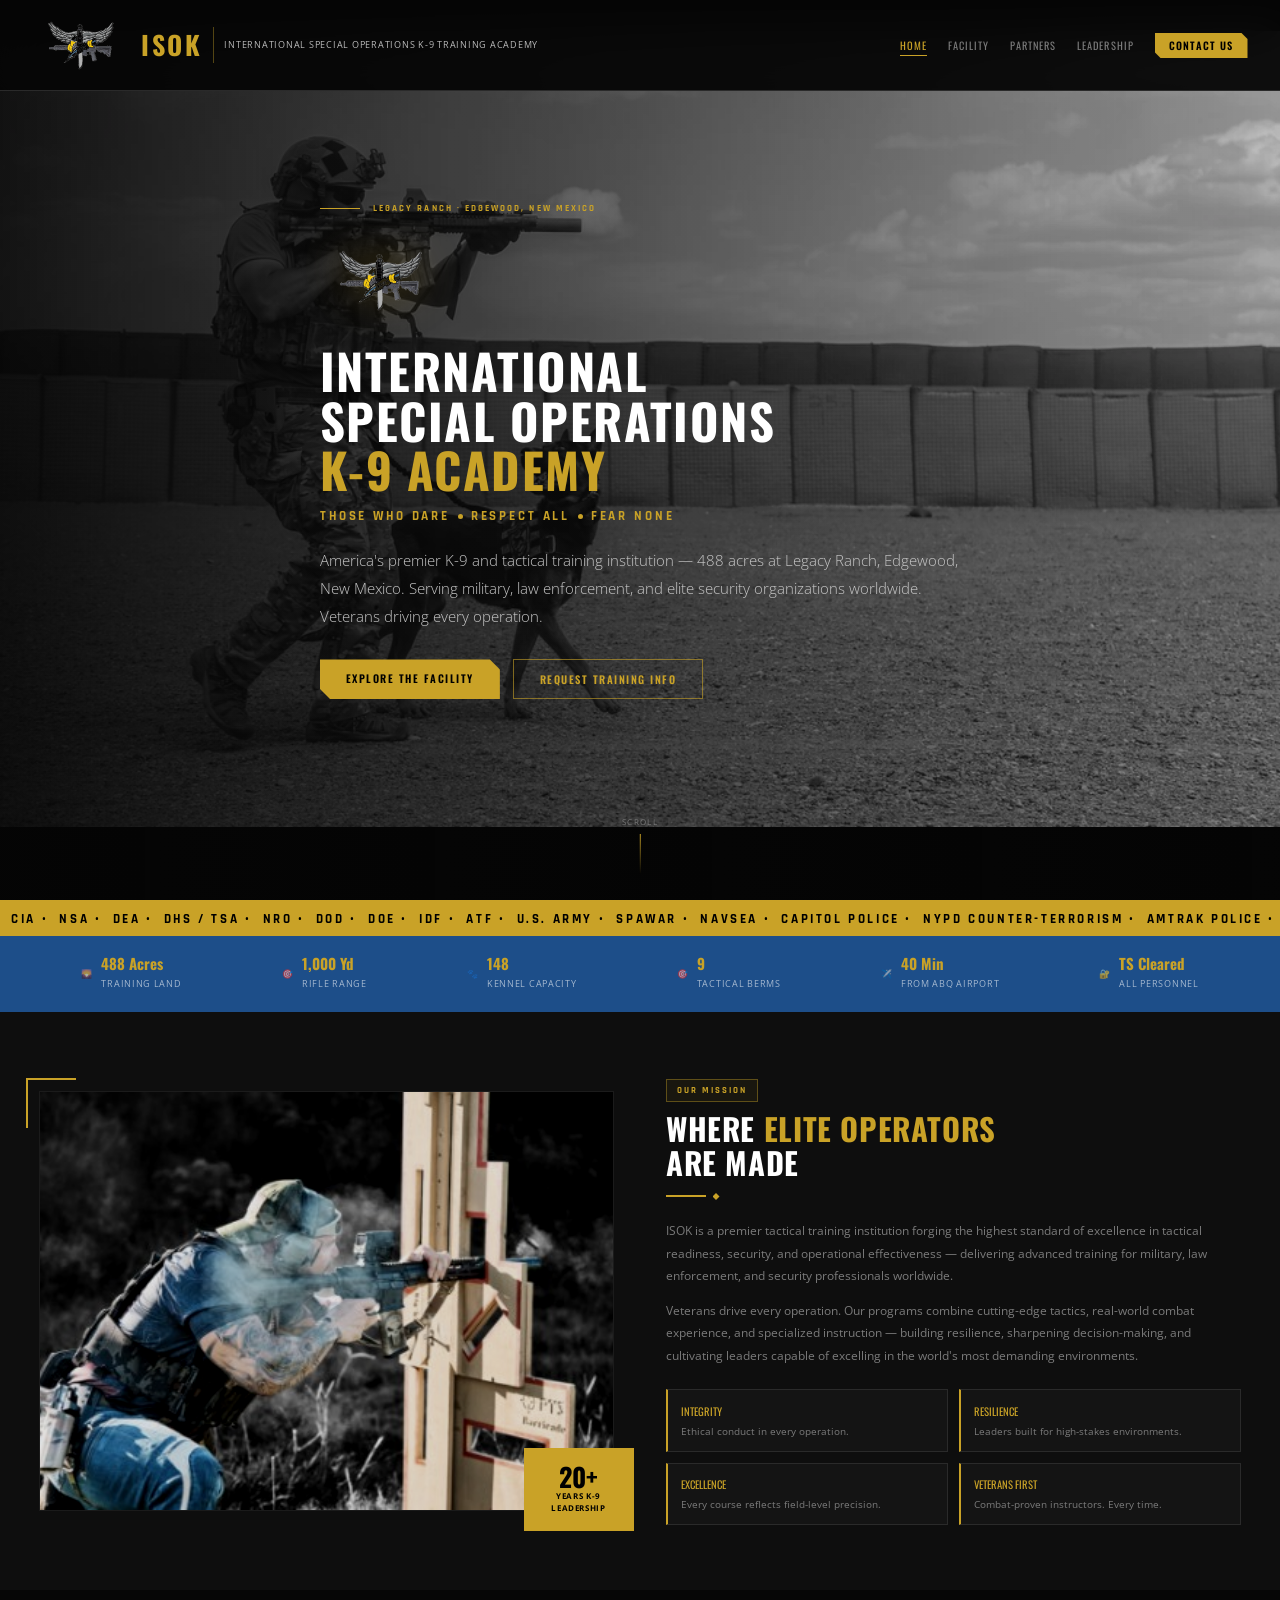
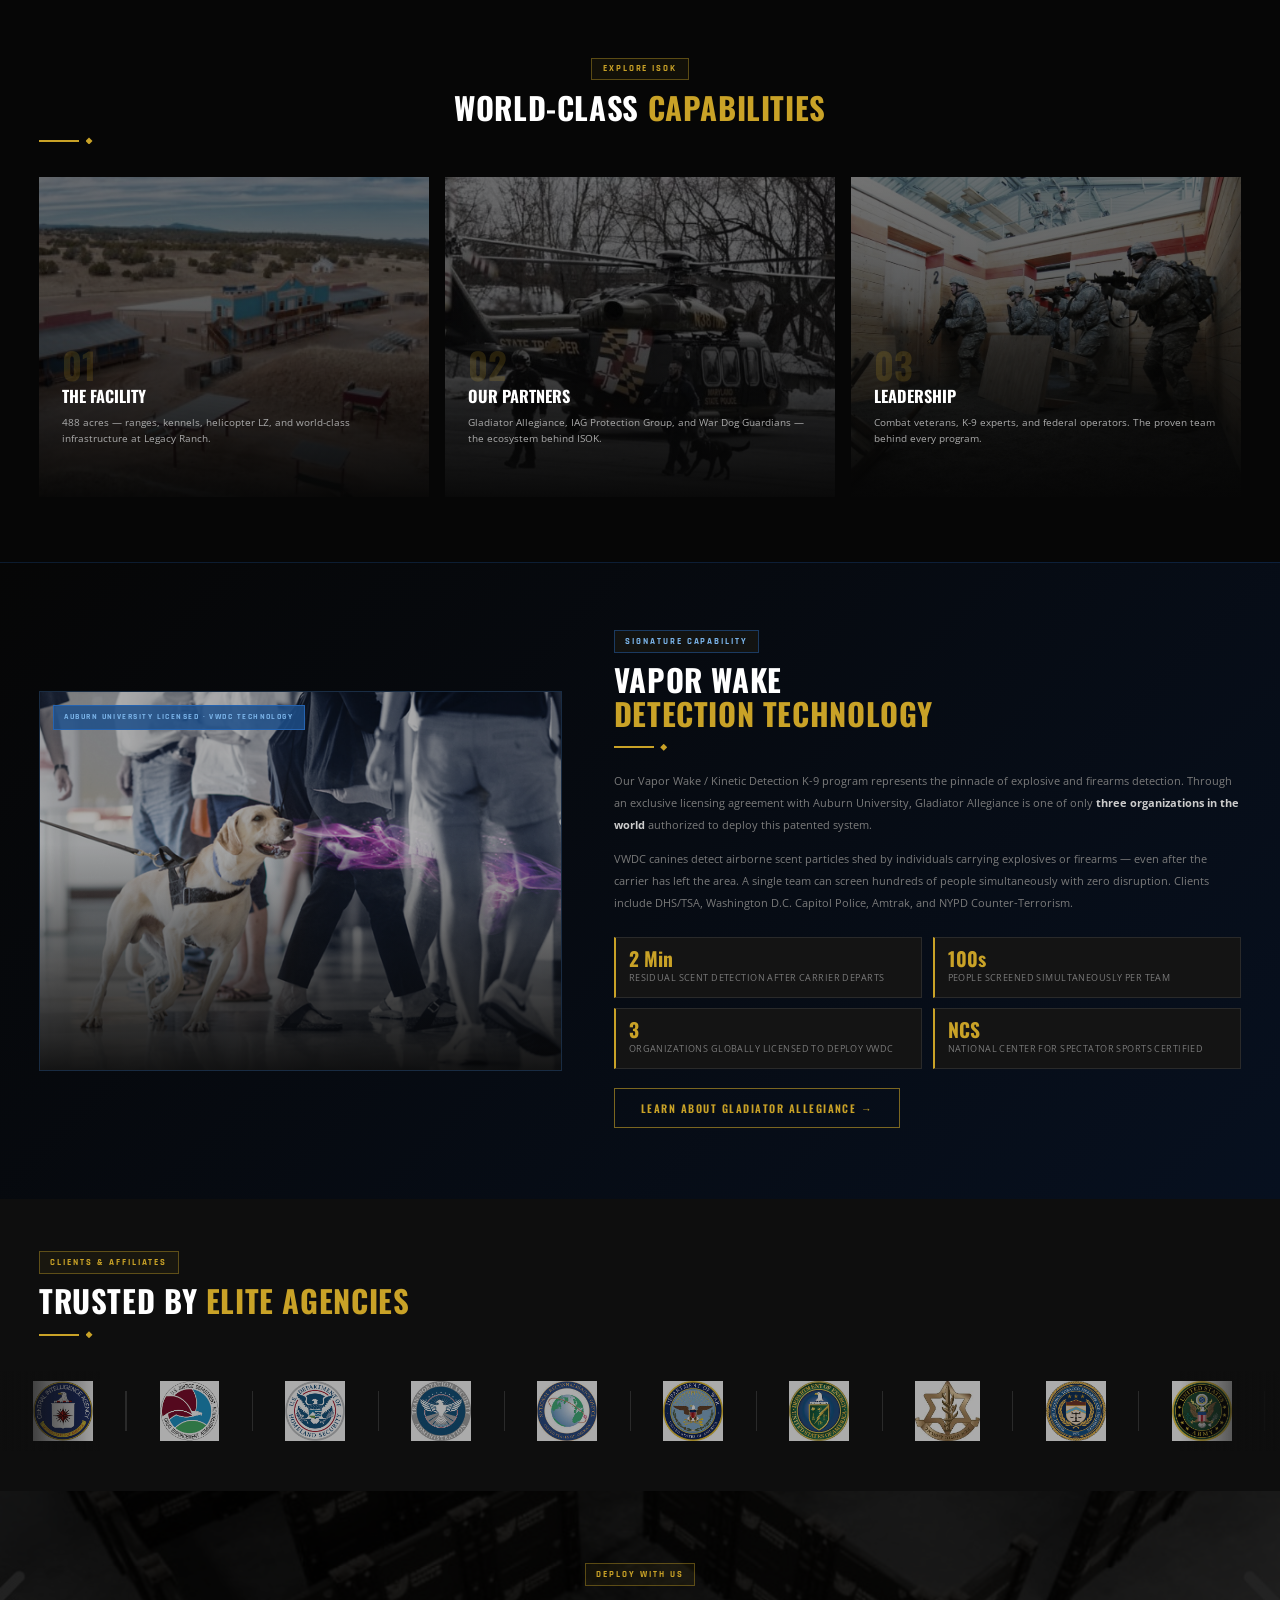
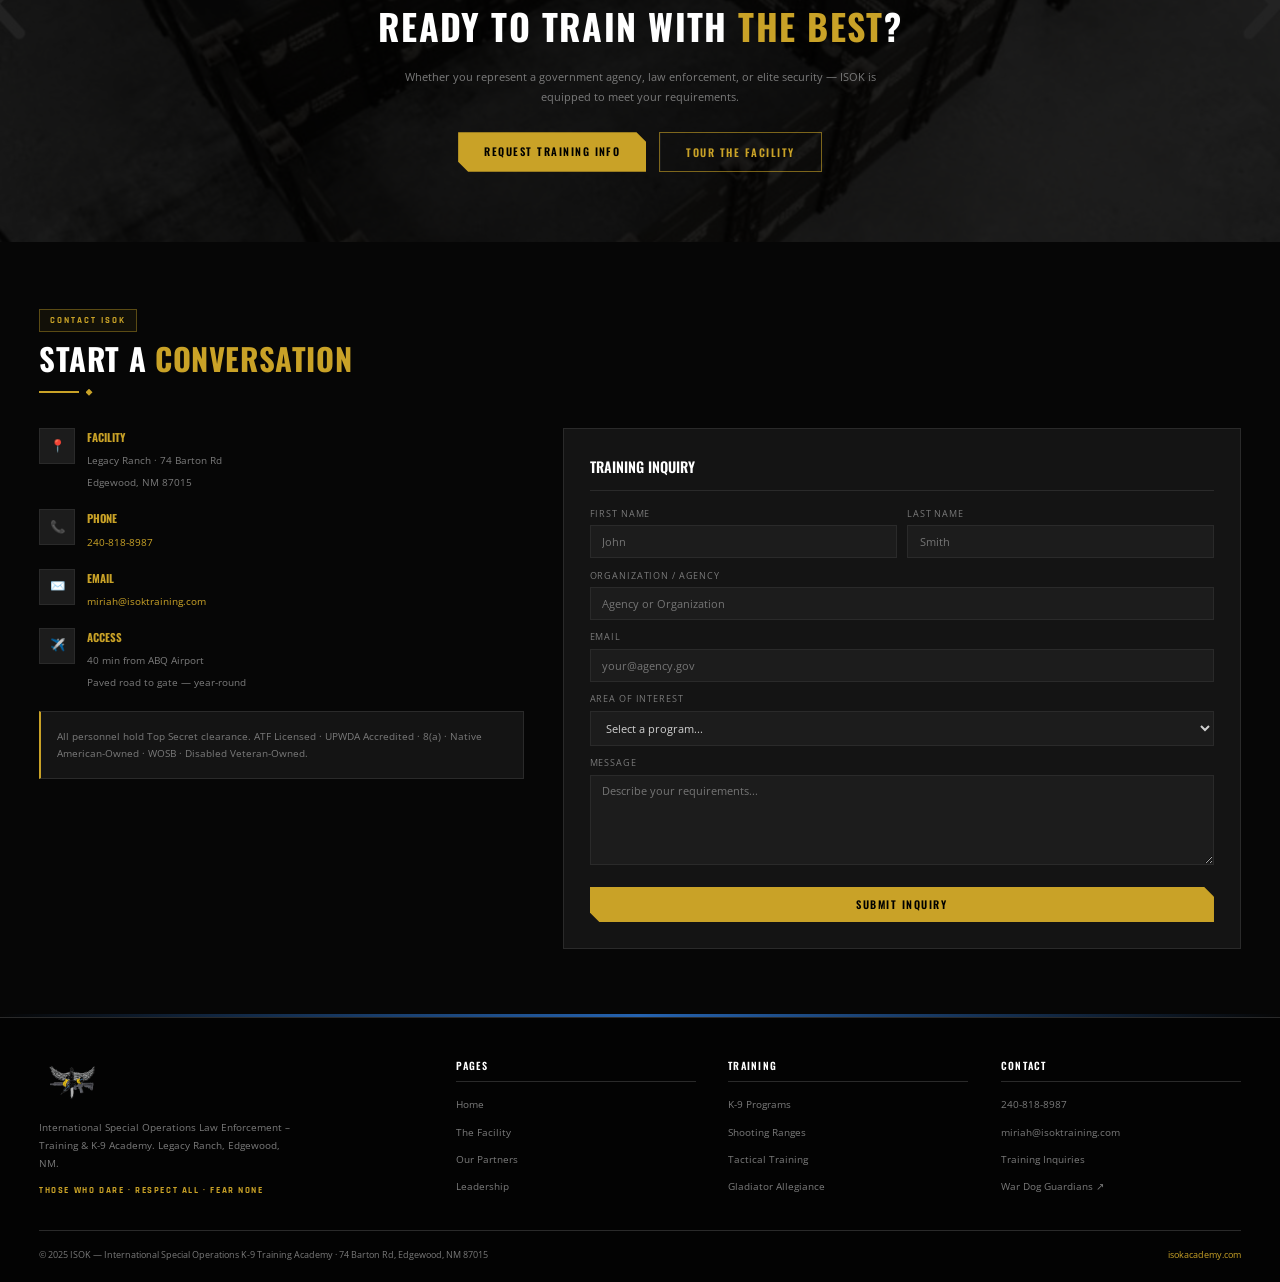
==== index.html @ dfd470bf "Add scrolling agency logo marquee" ====
<!DOCTYPE html>
<html lang="en">
<head>
  <meta charset="UTF-8"/>
  <meta name="viewport" content="width=device-width, initial-scale=1.0"/>
  <title>ISOK — International Special Operations K-9 Training Academy</title>
  <link rel="stylesheet" href="styles.css"/>
  <style>
    .hero { position:relative; min-height:100vh; display:flex; align-items:center; overflow:hidden; }
    .parallax-bg { position:absolute; inset:0; background-color:#060606; background-image:url('images/hero-bg.jpg'); background-size:100% auto; background-position:center 40%; background-repeat:no-repeat; will-change:transform; }
    .hero-overlay { position:absolute; inset:0; background:linear-gradient(to right,rgba(6,6,6,.92) 0%,rgba(6,6,6,.55) 50%,rgba(6,6,6,.15) 100%); }
    #grain { position:fixed; inset:0; z-index:1; pointer-events:none; opacity:.3; }
    .hero-content { position:relative; z-index:2; max-width:780px; }
    .hero-eyebrow { display:flex; align-items:center; gap:1rem; margin-bottom:1.4rem; }
    .hero-eyebrow .hl { width:40px; height:1px; background:var(--gold); flex-shrink:0; }
    .hero-eyebrow span { font-family:'Rajdhani',sans-serif; font-weight:700; font-size:.72rem; letter-spacing:.22em; text-transform:uppercase; color:var(--gold); }
    .hero-logo { width:120px; margin-bottom:1.6rem; filter:drop-shadow(0 0 20px rgba(201,162,39,.3)); animation:logoFloat 4s ease-in-out infinite; }
    @keyframes logoFloat { 0%,100%{transform:translateY(0)} 50%{transform:translateY(-6px)} }
    .hero h1 { font-family:'Oswald',sans-serif; font-weight:700; font-size:clamp(2.2rem,3.8vw,4.2rem); line-height:1.02; text-transform:uppercase; color:#fff; letter-spacing:.03em; margin-bottom:.6rem; }
    .hero h1 em { font-style:normal; color:var(--gold); }
    .hero-motto { display:flex; align-items:center; gap:.6rem; flex-wrap:wrap; font-family:'Rajdhani',sans-serif; font-weight:700; font-size:1rem; letter-spacing:.22em; text-transform:uppercase; color:var(--gold); margin:.8rem 0 1.4rem; }
    .dot { width:5px; height:5px; background:var(--gold); border-radius:50%; display:inline-block; }
    .hero-desc { font-size:1.15rem; color:#c8c8c8; max-width:640px; line-height:1.9; margin-bottom:2.2rem; font-weight:300; }
    .hero-actions { display:flex; gap:1rem; flex-wrap:wrap; }
    .hero-scroll { position:absolute; bottom:2rem; left:50%; transform:translateX(-50%); z-index:2; display:flex; flex-direction:column; align-items:center; gap:.4rem; }
    .hero-scroll span { font-size:.6rem; letter-spacing:.18em; text-transform:uppercase; color:var(--muted); }
    .scroll-line { width:1px; height:40px; background:linear-gradient(to bottom,var(--gold),transparent); animation:scrollPulse 1.8s ease-in-out infinite; }
    @keyframes scrollPulse { 0%,100%{opacity:1} 50%{opacity:.2} }
    .ticker-wrap { background:var(--gold); padding:.5rem 0; overflow:hidden; white-space:nowrap; }
    .ticker-inner { display:inline-block; animation:ticker 70s linear infinite; font-family:'Rajdhani',sans-serif; font-weight:700; font-size:1rem; letter-spacing:.2em; text-transform:uppercase; color:#000; }
    @keyframes ticker { 0%{transform:translateX(0)} 100%{transform:translateX(-50%)} }
    /* LOGO MARQUEE */
    .logo-marquee-section { background:var(--dark2); padding:50px 0 40px; overflow:hidden; }
    .logo-marquee-header { padding:0 3rem; margin-bottom:2.5rem; }
    .logo-marquee-wrap { overflow:hidden; position:relative; width:100%; }
    .logo-marquee-wrap::before, .logo-marquee-wrap::after {
      content:''; position:absolute; top:0; bottom:0; width:100px; z-index:2; pointer-events:none;
    }
    .logo-marquee-wrap::before { left:0; background:linear-gradient(to right,var(--dark2),transparent); }
    .logo-marquee-wrap::after { right:0; background:linear-gradient(to left,var(--dark2),transparent); }
    .logo-marquee-inner { display:flex; align-items:center; gap:0; width:max-content; animation:logoMarquee 50s linear infinite; }
    .logo-marquee-inner:hover { animation-play-state:paused; }
    .logo-item { display:flex; align-items:center; justify-content:center; padding:0 2.5rem; height:80px; flex-shrink:0; }
    .logo-item img { height:60px; width:auto; max-width:120px; object-fit:contain; opacity:.65; filter:grayscale(20%); transition:opacity .3s, filter .3s, transform .3s; }
    .logo-item img:hover { opacity:1; filter:grayscale(0%); transform:scale(1.1); }
    .logo-divider-line { width:1px; height:40px; background:var(--border); flex-shrink:0; }
    @keyframes logoMarquee { 0%{transform:translateX(0)} 100%{transform:translateX(-50%)} }

    .mission-grid { display:grid; grid-template-columns:1fr 1fr; gap:4rem; align-items:center; }
    .mission-img-wrap { position:relative; }
    .mission-img-wrap img { width:100%; height:420px; object-fit:cover; border:1px solid var(--border); filter:brightness(.85) saturate(.7) contrast(1.1); }
    .mission-corner { position:absolute; top:-1rem; left:-1rem; width:50px; height:50px; border-top:2px solid var(--gold); border-left:2px solid var(--gold); }
    .mission-badge { position:absolute; bottom:-1.5rem; right:-1.5rem; background:var(--gold); color:#000; padding:1.2rem; text-align:center; min-width:110px; }
    .mission-badge .big { font-family:'Oswald',sans-serif; font-weight:700; font-size:2rem; line-height:1; }
    .mission-badge .sm { font-size:.58rem; font-weight:700; letter-spacing:.08em; text-transform:uppercase; }
    .pillars-grid { display:grid; grid-template-columns:repeat(3,1fr); gap:1.2rem; }
    .pillar-card { position:relative; overflow:hidden; height:320px; cursor:pointer; display:block; text-decoration:none; }
    .pillar-card img { width:100%; height:100%; object-fit:cover; filter:brightness(.45) saturate(.5); transition:transform .6s,filter .6s; }
    .pillar-card:hover img { transform:scale(1.06); filter:brightness(.6) saturate(.7); }
    .pillar-overlay { position:absolute; inset:0; background:linear-gradient(to top,rgba(6,6,6,.95) 0%,rgba(6,6,6,.2) 60%,transparent 100%); display:flex; flex-direction:column; justify-content:flex-end; padding:1.8rem; }
    .pillar-num { font-family:'Oswald',sans-serif; font-weight:700; font-size:2.8rem; color:rgba(201,162,39,.18); line-height:1; transition:color .3s; }
    .pillar-card:hover .pillar-num { color:rgba(201,162,39,.35); }
    .pillar-card h3 { font-family:'Oswald',sans-serif; font-weight:700; font-size:1.25rem; text-transform:uppercase; color:#fff; margin-bottom:.3rem; }
    .pillar-card p { font-size:.76rem; color:#aaa; line-height:1.6; margin-bottom:.9rem; }
    .pillar-link { display:inline-flex; align-items:center; gap:.4rem; font-family:'Rajdhani',sans-serif; font-weight:700; font-size:.7rem; letter-spacing:.15em; text-transform:uppercase; color:var(--gold); opacity:0; transform:translateY(5px); transition:all .35s; }
    .pillar-link::after { content:'→'; }
    .pillar-card:hover .pillar-link { opacity:1; transform:translateY(0); }
    .vw-section { background:linear-gradient(135deg,#060606 0%,#07101f 100%); border-top:1px solid rgba(37,99,176,.2); }
    .vw-grid { display:grid; grid-template-columns:1fr 1.2fr; gap:4rem; align-items:center; }
    .vw-visual { position:relative; height:380px; background:var(--dark3); border:1px solid rgba(37,99,176,.3); overflow:hidden; }
    .vw-visual img { width:100%; height:100%; object-fit:cover; filter:brightness(.7) saturate(.6); }
    .vw-overlay { position:absolute; inset:0; background:linear-gradient(to top,rgba(6,6,6,.9) 0%,transparent 60%); }
    .vw-badge { position:absolute; top:1rem; left:1rem; background:rgba(29,78,137,.85); border:1px solid var(--blue-lt); padding:.35rem .8rem; font-family:'Rajdhani',sans-serif; font-weight:700; font-size:.62rem; letter-spacing:.18em; text-transform:uppercase; color:#7ab3e8; }
    .vw-stats { display:grid; grid-template-columns:1fr 1fr; gap:.8rem; margin-top:1.8rem; }
    .vw-stat { background:var(--dark3); border:1px solid var(--border); border-left:2px solid var(--gold); padding:.85rem 1rem; }
    .vw-stat .num { font-family:'Oswald',sans-serif; font-weight:700; font-size:1.5rem; color:var(--gold); line-height:1; }
    .vw-stat .lbl { font-size:.66rem; color:var(--muted); letter-spacing:.05em; text-transform:uppercase; margin-top:.2rem; }
    .agencies { display:flex; flex-wrap:wrap; gap:.6rem; margin-top:1.8rem; }
    .ap { background:var(--dark4); border:1px solid var(--border); font-family:'Oswald',sans-serif; font-weight:600; font-size:.8rem; letter-spacing:.1em; text-transform:uppercase; color:var(--muted); padding:.45rem 1.1rem; transition:all .22s; }
    .ap:hover { border-color:var(--gold); color:var(--gold); background:rgba(201,162,39,.05); }
    .cta-banner { position:relative; padding:70px 0; text-align:center; overflow:hidden; }
    .cta-bg { position:absolute; inset:0; background:url('images/facility-cqb.jpg') center 60%/cover no-repeat; filter:brightness(.15) saturate(.3); }
    .cta-content { position:relative; z-index:2; }
    .cta-banner h2 { font-family:'Oswald',sans-serif; font-weight:700; font-size:clamp(1.8rem,2.8vw,2.8rem); text-transform:uppercase; color:#fff; margin-bottom:.8rem; letter-spacing:.04em; }
    .cta-banner h2 span { color:var(--gold); }
    .cta-banner p { color:var(--muted); max-width:520px; margin:0 auto 2rem; font-size:.88rem; }
    .cta-row { display:flex; justify-content:center; gap:1rem; flex-wrap:wrap; }
    .contact-grid { display:grid; grid-template-columns:1fr 1.4fr; gap:3rem; align-items:start; }
    .loc-row { display:flex; align-items:flex-start; gap:.9rem; margin-bottom:1.3rem; }
    .loc-icon { flex:0 0 36px; height:36px; background:var(--dark4); border:1px solid var(--border); display:flex; align-items:center; justify-content:center; font-size:.95rem; }
    .loc-row strong { display:block; font-family:'Oswald',sans-serif; font-size:.85rem; text-transform:uppercase; color:var(--gold); margin-bottom:.1rem; }
    .loc-row span { font-size:.78rem; color:var(--muted); line-height:1.6; }
    .cf { background:var(--dark3); border:1px solid var(--border); padding:2rem; }
    .cf h3 { font-family:'Oswald',sans-serif; font-weight:600; font-size:1.1rem; text-transform:uppercase; color:#fff; margin-bottom:1.2rem; padding-bottom:.8rem; border-bottom:1px solid var(--border); }
    .frow { display:grid; grid-template-columns:1fr 1fr; gap:.8rem; }
    .fg { margin-bottom:.8rem; }
    .fg label { display:block; font-size:.67rem; letter-spacing:.1em; text-transform:uppercase; color:var(--muted); margin-bottom:.3rem; }
    .fg input,.fg select,.fg textarea { width:100%; background:var(--dark4); border:1px solid var(--border); color:var(--text); font-family:'Open Sans',sans-serif; font-size:.82rem; padding:.65rem .9rem; outline:none; transition:border-color .2s; }
    .fg input:focus,.fg select:focus,.fg textarea:focus { border-color:var(--gold); }
    .fg select option { background:var(--dark4); }
    .fg textarea { min-height:90px; resize:vertical; }
    @media(max-width:1024px) { .mission-grid,.vw-grid,.contact-grid { grid-template-columns:1fr; } .pillars-grid { grid-template-columns:1fr; } .pillar-card { height:220px; } .pillar-link { opacity:1; transform:translateY(0); } }
    @media(max-width:768px) { .frow { grid-template-columns:1fr; } }
  </style>
</head>
<body>

<canvas id="grain"></canvas>

<!-- NAVBAR -->
<nav class="navbar">
  <div class="navbar-logo">
    <img src="images/isok-logo.png" alt="ISOK" onerror="this.style.display='none'"/>
    <div class="logo-text">
      <span class="logo-abbr">ISOK</span><span class="logo-divider"></span><span class="logo-full">International Special Operations K-9 Training Academy</span>
    </div>
  </div>
  <ul class="nav-links">
    <li><a href="index.html">Home</a></li>
    <li><a href="facility.html">Facility</a></li>
    <li><a href="partners.html">Partners</a></li>
    <li><a href="leadership.html">Leadership</a></li>
    <li><a href="index.html#contact" class="nav-cta">Contact Us</a></li>
  </ul>
</nav>

<!-- HERO -->
<section class="hero">
  <div class="parallax-bg"></div>
  <div class="hero-overlay"></div>
  <div class="container">
    <div class="hero-content">
      <div class="hero-eyebrow"><span class="hl"></span><span>Legacy Ranch · Edgewood, New Mexico</span></div>
      <img src="images/isok-logo.png" alt="ISOK" class="hero-logo" onerror="this.style.display='none'"/>
      <h1>International<br/>Special Operations<br/><em>K-9 Academy</em></h1>
      <div class="hero-motto">
        <span>Those Who Dare</span><span class="dot"></span>
        <span>Respect All</span><span class="dot"></span>
        <span>Fear None</span>
      </div>
      <p class="hero-desc">America's premier K-9 and tactical training institution — 488 acres at Legacy Ranch, Edgewood, New Mexico. Serving military, law enforcement, and elite security organizations worldwide. Veterans driving every operation.</p>
      <div class="hero-actions">
        <a href="facility.html" class="btn btn-gold">Explore the Facility</a>
        <a href="index.html#contact" class="btn btn-outline">Request Training Info</a>
      </div>
    </div>
  </div>
  <div class="hero-scroll"><span>Scroll</span><div class="scroll-line"></div></div>
</section>

<!-- TICKER -->
<div class="ticker-wrap">
  <div class="ticker-inner">&nbsp;&nbsp;CIA &bull;&nbsp;&nbsp;NSA &bull;&nbsp;&nbsp;DEA &bull;&nbsp;&nbsp;DHS / TSA &bull;&nbsp;&nbsp;NRO &bull;&nbsp;&nbsp;DOD &bull;&nbsp;&nbsp;DOE &bull;&nbsp;&nbsp;IDF &bull;&nbsp;&nbsp;ATF &bull;&nbsp;&nbsp;U.S. ARMY &bull;&nbsp;&nbsp;SPAWAR &bull;&nbsp;&nbsp;NAVSEA &bull;&nbsp;&nbsp;CAPITOL POLICE &bull;&nbsp;&nbsp;NYPD COUNTER-TERRORISM &bull;&nbsp;&nbsp;AMTRAK POLICE &bull;&nbsp;&nbsp;NOAA DOC &bull;&nbsp;&nbsp;UPWDA &bull;&nbsp;&nbsp;STATE &amp; LOCAL SWAT &bull;&nbsp;&nbsp;TIER 1 OPERATORS &bull;&nbsp;&nbsp;CIA &bull;&nbsp;&nbsp;NSA &bull;&nbsp;&nbsp;DEA &bull;&nbsp;&nbsp;DHS / TSA &bull;&nbsp;&nbsp;NRO &bull;&nbsp;&nbsp;DOD &bull;&nbsp;&nbsp;DOE &bull;&nbsp;&nbsp;IDF &bull;&nbsp;&nbsp;ATF &bull;&nbsp;&nbsp;U.S. ARMY &bull;&nbsp;&nbsp;SPAWAR &bull;&nbsp;&nbsp;NAVSEA &bull;&nbsp;&nbsp;CAPITOL POLICE &bull;&nbsp;&nbsp;NYPD COUNTER-TERRORISM &bull;&nbsp;&nbsp;AMTRAK POLICE &bull;&nbsp;&nbsp;NOAA DOC &bull;&nbsp;&nbsp;UPWDA &bull;&nbsp;&nbsp;STATE &amp; LOCAL SWAT &bull;&nbsp;&nbsp;TIER 1 OPERATORS &bull;&nbsp;&nbsp;</div>
</div>

<!-- STATS STRIP -->
<div class="stats-strip">
  <div class="container">
    <div class="strip-inner">
      <div class="si"><span class="si-icon">🌄</span><div><strong>488 Acres</strong><span>Training Land</span></div></div>
      <div class="si"><span class="si-icon">🎯</span><div><strong>1,000 Yd</strong><span>Rifle Range</span></div></div>
      <div class="si"><span class="si-icon">🐾</span><div><strong>148</strong><span>Kennel Capacity</span></div></div>
      <div class="si"><span class="si-icon">🎯</span><div><strong>9</strong><span>Tactical Berms</span></div></div>
      <div class="si"><span class="si-icon">✈️</span><div><strong>40 Min</strong><span>From ABQ Airport</span></div></div>
      <div class="si"><span class="si-icon">🔐</span><div><strong>TS Cleared</strong><span>All Personnel</span></div></div>
    </div>
  </div>
</div>

<!-- MISSION -->
<section class="section" style="background:var(--dark2)" id="about">
  <div class="container">
    <div class="mission-grid">
      <div class="mission-img-wrap reveal-left">
        <div class="mission-corner"></div>
        <img src="images/mission-k9.jpg" alt="ISOK K-9 Operations" onerror="this.style.background='var(--dark3)';this.style.height='420px'"/>
        <div class="mission-badge"><div class="big">20+</div><div class="sm">Years K-9<br/>Leadership</div></div>
      </div>
      <div class="reveal-right">
        <div class="tag">Our Mission</div>
        <h2 class="section-title">Where <span>Elite Operators</span><br/>Are Made</h2>
        <span class="gold-line"></span>
        <p style="color:var(--muted);line-height:1.9;margin-bottom:1rem;font-size:.9rem">ISOK is a premier tactical training institution forging the highest standard of excellence in tactical readiness, security, and operational effectiveness — delivering advanced training for military, law enforcement, and security professionals worldwide.</p>
        <p style="color:var(--muted);line-height:1.9;margin-bottom:1.8rem;font-size:.9rem">Veterans drive every operation. Our programs combine cutting-edge tactics, real-world combat experience, and specialized instruction — building resilience, sharpening decision-making, and cultivating leaders capable of excelling in the world's most demanding environments.</p>
        <div style="display:grid;grid-template-columns:1fr 1fr;gap:.8rem">
          <div style="background:var(--dark3);border:1px solid var(--border);border-left:2px solid var(--gold);padding:.9rem 1rem"><div style="font-family:'Oswald',sans-serif;font-size:.82rem;text-transform:uppercase;color:var(--gold);margin-bottom:.2rem">Integrity</div><div style="font-size:.76rem;color:var(--muted)">Ethical conduct in every operation.</div></div>
          <div style="background:var(--dark3);border:1px solid var(--border);border-left:2px solid var(--gold);padding:.9rem 1rem"><div style="font-family:'Oswald',sans-serif;font-size:.82rem;text-transform:uppercase;color:var(--gold);margin-bottom:.2rem">Resilience</div><div style="font-size:.76rem;color:var(--muted)">Leaders built for high-stakes environments.</div></div>
          <div style="background:var(--dark3);border:1px solid var(--border);border-left:2px solid var(--gold);padding:.9rem 1rem"><div style="font-family:'Oswald',sans-serif;font-size:.82rem;text-transform:uppercase;color:var(--gold);margin-bottom:.2rem">Excellence</div><div style="font-size:.76rem;color:var(--muted)">Every course reflects field-level precision.</div></div>
          <div style="background:var(--dark3);border:1px solid var(--border);border-left:2px solid var(--gold);padding:.9rem 1rem"><div style="font-family:'Oswald',sans-serif;font-size:.82rem;text-transform:uppercase;color:var(--gold);margin-bottom:.2rem">Veterans First</div><div style="font-size:.76rem;color:var(--muted)">Combat-proven instructors. Every time.</div></div>
        </div>
      </div>
    </div>
  </div>
</section>

<!-- THREE PILLARS -->
<section class="section" style="background:var(--dark)">
  <div class="container">
    <div class="reveal" style="text-align:center;margin-bottom:2.5rem">
      <div class="tag">Explore ISOK</div>
      <h2 class="section-title">World-Class <span>Capabilities</span></h2>
      <span class="gold-line" style="margin:1rem auto 0"></span>
    </div>
    <div class="pillars-grid">
      <a href="facility.html" class="pillar-card reveal delay-1">
        <img src="images/Legacy-ranch.jpg" alt="Legacy Ranch Facility" onerror="this.style.background='#111'"/>
        <div class="pillar-overlay">
          <div class="pillar-num">01</div>
          <h3>The Facility</h3>
          <p>488 acres — ranges, kennels, helicopter LZ, and world-class infrastructure at Legacy Ranch.</p>
          <span class="pillar-link">Explore Facility</span>
        </div>
      </a>
      <a href="partners.html" class="pillar-card reveal delay-3">
        <img src="images/k9-detection.jpg" alt="K9 Partners" onerror="this.style.background='#111'"/>
        <div class="pillar-overlay">
          <div class="pillar-num">02</div>
          <h3>Our Partners</h3>
          <p>Gladiator Allegiance, IAG Protection Group, and War Dog Guardians — the ecosystem behind ISOK.</p>
          <span class="pillar-link">Meet Our Partners</span>
        </div>
      </a>
      <a href="leadership.html" class="pillar-card reveal delay-5">
        <img src="images/tactical-ops.jpg" alt="Leadership" onerror="this.style.background='#111'"/>
        <div class="pillar-overlay">
          <div class="pillar-num">03</div>
          <h3>Leadership</h3>
          <p>Combat veterans, K-9 experts, and federal operators. The proven team behind every program.</p>
          <span class="pillar-link">Meet the Team</span>
        </div>
      </a>
    </div>
  </div>
</section>

<!-- VAPOR WAKE -->
<section class="section vw-section">
  <div class="container">
    <div class="vw-grid">
      <div class="vw-visual reveal-left">
        <img src="images/vapor-wake.jpg" alt="Vapor Wake K-9 Detection" onerror="this.style.background='#0a1020'"/>
        <div class="vw-overlay"></div>
        <div class="vw-badge">Auburn University Licensed · VWDC Technology</div>
      </div>
      <div class="reveal-right">
        <div class="tag" style="border-color:rgba(37,99,176,.5);color:#7ab3e8">Signature Capability</div>
        <h2 class="section-title">Vapor Wake<br/><span>Detection Technology</span></h2>
        <span class="gold-line"></span>
        <p style="color:var(--muted);line-height:1.9;font-size:.88rem;margin-bottom:1rem">Our Vapor Wake / Kinetic Detection K-9 program represents the pinnacle of explosive and firearms detection. Through an exclusive licensing agreement with Auburn University, Gladiator Allegiance is one of only <strong style="color:#ccc">three organizations in the world</strong> authorized to deploy this patented system.</p>
        <p style="color:var(--muted);line-height:1.9;font-size:.88rem;margin-bottom:1.5rem">VWDC canines detect airborne scent particles shed by individuals carrying explosives or firearms — even after the carrier has left the area. A single team can screen hundreds of people simultaneously with zero disruption. Clients include DHS/TSA, Washington D.C. Capitol Police, Amtrak, and NYPD Counter-Terrorism.</p>
        <div class="vw-stats">
          <div class="vw-stat reveal delay-1"><div class="num">2 Min</div><div class="lbl">Residual scent detection after carrier departs</div></div>
          <div class="vw-stat reveal delay-2"><div class="num">100s</div><div class="lbl">People screened simultaneously per team</div></div>
          <div class="vw-stat reveal delay-3"><div class="num">3</div><div class="lbl">Organizations globally licensed to deploy VWDC</div></div>
          <div class="vw-stat reveal delay-4"><div class="num">NCS</div><div class="lbl">National Center for Spectator Sports certified</div></div>
        </div>
        <div style="margin-top:1.5rem"><a href="partners.html" class="btn btn-outline">Learn About Gladiator Allegiance →</a></div>
      </div>
    </div>
  </div>
</section>

<!-- AGENCY LOGOS MARQUEE -->
<section class="logo-marquee-section">
  <div class="logo-marquee-header container reveal">
    <div class="tag">Clients &amp; Affiliates</div>
    <h2 class="section-title">Trusted by <span>Elite Agencies</span></h2>
    <span class="gold-line"></span>
  </div>
  <div class="logo-marquee-wrap">
    <div class="logo-marquee-inner">
      <div class="logo-item"><img src="images/agency-cia.png" alt="CIA" onerror="this.parentElement.style.display='none'"/></div>
      <div class="logo-divider-line"></div>
      <div class="logo-item"><img src="images/agency-nsa.png" alt="NSA" onerror="this.parentElement.style.display='none'"/></div>
      <div class="logo-divider-line"></div>
      <div class="logo-item"><img src="images/agency-dea.png" alt="DEA" onerror="this.parentElement.style.display='none'"/></div>
      <div class="logo-divider-line"></div>
      <div class="logo-item"><img src="images/agency-dhs.png" alt="DHS" onerror="this.parentElement.style.display='none'"/></div>
      <div class="logo-divider-line"></div>
      <div class="logo-item"><img src="images/agency-tsa.jpg" alt="TSA" onerror="this.parentElement.style.display='none'"/></div>
      <div class="logo-divider-line"></div>
      <div class="logo-item"><img src="images/agency-nro.jpg" alt="NRO" onerror="this.parentElement.style.display='none'"/></div>
      <div class="logo-divider-line"></div>
      <div class="logo-item"><img src="images/agency-dod.jpg" alt="DOD" onerror="this.parentElement.style.display='none'"/></div>
      <div class="logo-divider-line"></div>
      <div class="logo-item"><img src="images/agency-doe.jpg" alt="DOE" onerror="this.parentElement.style.display='none'"/></div>
      <div class="logo-divider-line"></div>
      <div class="logo-item"><img src="images/agency-idf.jpg" alt="IDF" onerror="this.parentElement.style.display='none'"/></div>
      <div class="logo-divider-line"></div>
      <div class="logo-item"><img src="images/agency-atf.png" alt="ATF" onerror="this.parentElement.style.display='none'"/></div>
      <div class="logo-divider-line"></div>
      <div class="logo-item"><img src="images/agency-army.jpg" alt="U.S. Army" onerror="this.parentElement.style.display='none'"/></div>
      <div class="logo-divider-line"></div>
      <div class="logo-item"><img src="images/agency-spawar.png" alt="SPAWAR" onerror="this.parentElement.style.display='none'"/></div>
      <div class="logo-divider-line"></div>
      <div class="logo-item"><img src="images/agency-navsea.jpg" alt="NAVSEA" onerror="this.parentElement.style.display='none'"/></div>
      <div class="logo-divider-line"></div>
      <div class="logo-item"><img src="images/agency-capitol.png" alt="Capitol Police" onerror="this.parentElement.style.display='none'"/></div>
      <div class="logo-divider-line"></div>
      <div class="logo-item"><img src="images/agency-nypd-ct.jpg" alt="NYPD CT" onerror="this.parentElement.style.display='none'"/></div>
      <div class="logo-divider-line"></div>
      <div class="logo-item"><img src="images/agency-amtrak.jpg" alt="Amtrak Police" onerror="this.parentElement.style.display='none'"/></div>
      <div class="logo-divider-line"></div>
      <div class="logo-item"><img src="images/agency-noaa.png" alt="NOAA DOC" onerror="this.parentElement.style.display='none'"/></div>
      <div class="logo-divider-line"></div>
      <div class="logo-item"><img src="images/agency-upwda.jpg" alt="UPWDA" onerror="this.parentElement.style.display='none'"/></div>
      <div class="logo-divider-line"></div>
      <div class="logo-item"><img src="images/agency-swat.png" alt="State & Local SWAT" onerror="this.parentElement.style.display='none'"/></div>
      <div class="logo-divider-line"></div>
      <div class="logo-item"><img src="images/agency-tier1.png" alt="Tier 1 Operations" onerror="this.parentElement.style.display='none'"/></div>
      <div class="logo-divider-line"></div>
      <div class="logo-item"><img src="images/agency-cia.png" alt="CIA" onerror="this.parentElement.style.display='none'"/></div>
      <div class="logo-divider-line"></div>
      <div class="logo-item"><img src="images/agency-nsa.png" alt="NSA" onerror="this.parentElement.style.display='none'"/></div>
      <div class="logo-divider-line"></div>
      <div class="logo-item"><img src="images/agency-dea.png" alt="DEA" onerror="this.parentElement.style.display='none'"/></div>
      <div class="logo-divider-line"></div>
      <div class="logo-item"><img src="images/agency-dhs.png" alt="DHS" onerror="this.parentElement.style.display='none'"/></div>
      <div class="logo-divider-line"></div>
      <div class="logo-item"><img src="images/agency-tsa.jpg" alt="TSA" onerror="this.parentElement.style.display='none'"/></div>
      <div class="logo-divider-line"></div>
      <div class="logo-item"><img src="images/agency-nro.jpg" alt="NRO" onerror="this.parentElement.style.display='none'"/></div>
      <div class="logo-divider-line"></div>
      <div class="logo-item"><img src="images/agency-dod.jpg" alt="DOD" onerror="this.parentElement.style.display='none'"/></div>
      <div class="logo-divider-line"></div>
      <div class="logo-item"><img src="images/agency-doe.jpg" alt="DOE" onerror="this.parentElement.style.display='none'"/></div>
      <div class="logo-divider-line"></div>
      <div class="logo-item"><img src="images/agency-idf.jpg" alt="IDF" onerror="this.parentElement.style.display='none'"/></div>
      <div class="logo-divider-line"></div>
      <div class="logo-item"><img src="images/agency-atf.png" alt="ATF" onerror="this.parentElement.style.display='none'"/></div>
      <div class="logo-divider-line"></div>
      <div class="logo-item"><img src="images/agency-army.jpg" alt="U.S. Army" onerror="this.parentElement.style.display='none'"/></div>
      <div class="logo-divider-line"></div>
      <div class="logo-item"><img src="images/agency-spawar.png" alt="SPAWAR" onerror="this.parentElement.style.display='none'"/></div>
      <div class="logo-divider-line"></div>
      <div class="logo-item"><img src="images/agency-navsea.jpg" alt="NAVSEA" onerror="this.parentElement.style.display='none'"/></div>
      <div class="logo-divider-line"></div>
      <div class="logo-item"><img src="images/agency-capitol.png" alt="Capitol Police" onerror="this.parentElement.style.display='none'"/></div>
      <div class="logo-divider-line"></div>
      <div class="logo-item"><img src="images/agency-nypd-ct.jpg" alt="NYPD CT" onerror="this.parentElement.style.display='none'"/></div>
      <div class="logo-divider-line"></div>
      <div class="logo-item"><img src="images/agency-amtrak.jpg" alt="Amtrak Police" onerror="this.parentElement.style.display='none'"/></div>
      <div class="logo-divider-line"></div>
      <div class="logo-item"><img src="images/agency-noaa.png" alt="NOAA DOC" onerror="this.parentElement.style.display='none'"/></div>
      <div class="logo-divider-line"></div>
      <div class="logo-item"><img src="images/agency-upwda.jpg" alt="UPWDA" onerror="this.parentElement.style.display='none'"/></div>
      <div class="logo-divider-line"></div>
      <div class="logo-item"><img src="images/agency-swat.png" alt="State & Local SWAT" onerror="this.parentElement.style.display='none'"/></div>
      <div class="logo-divider-line"></div>
      <div class="logo-item"><img src="images/agency-tier1.png" alt="Tier 1 Operations" onerror="this.parentElement.style.display='none'"/></div>
      <div class="logo-divider-line"></div>
    </div>
  </div>
</section>

<!-- CTA -->
<section class="cta-banner">
  <div class="cta-bg"></div>
  <div class="container cta-content reveal">
    <div class="tag">Deploy With Us</div>
    <h2>Ready to Train with <span>the Best</span>?</h2>
    <p>Whether you represent a government agency, law enforcement, or elite security — ISOK is equipped to meet your requirements.</p>
    <div class="cta-row">
      <a href="index.html#contact" class="btn btn-gold">Request Training Info</a>
      <a href="facility.html" class="btn btn-outline">Tour the Facility</a>
    </div>
  </div>
</section>

<!-- CONTACT -->
<section class="section" style="background:var(--dark)" id="contact">
  <div class="container">
    <div class="reveal" style="margin-bottom:2.5rem">
      <div class="tag">Contact ISOK</div>
      <h2 class="section-title">Start a <span>Conversation</span></h2>
      <span class="gold-line"></span>
    </div>
    <div class="contact-grid">
      <div class="reveal-left">
        <div class="loc-row"><div class="loc-icon">📍</div><div><strong>Facility</strong><span>Legacy Ranch · 74 Barton Rd<br/>Edgewood, NM 87015</span></div></div>
        <div class="loc-row"><div class="loc-icon">📞</div><div><strong>Phone</strong><span><a href="tel:2408188987" style="color:var(--gold)">240-818-8987</a></span></div></div>
        <div class="loc-row"><div class="loc-icon">✉️</div><div><strong>Email</strong><span><a href="mailto:miriah@isoktraining.com" style="color:var(--gold)">miriah@isoktraining.com</a></span></div></div>
        <div class="loc-row"><div class="loc-icon">✈️</div><div><strong>Access</strong><span>40 min from ABQ Airport<br/>Paved road to gate — year-round</span></div></div>
        <div style="margin-top:1.5rem;padding:1.2rem;background:var(--dark3);border:1px solid var(--border);border-left:2px solid var(--gold)"><p style="font-size:.76rem;color:var(--muted);line-height:1.75">All personnel hold Top Secret clearance. ATF Licensed · UPWDA Accredited · 8(a) · Native American-Owned · WOSB · Disabled Veteran-Owned.</p></div>
      </div>
      <div class="cf reveal-right">
        <h3>Training Inquiry</h3>
        <div class="frow">
          <div class="fg"><label>First Name</label><input type="text" placeholder="John"/></div>
          <div class="fg"><label>Last Name</label><input type="text" placeholder="Smith"/></div>
        </div>
        <div class="fg"><label>Organization / Agency</label><input type="text" placeholder="Agency or Organization"/></div>
        <div class="fg"><label>Email</label><input type="email" placeholder="your@agency.gov"/></div>
        <div class="fg"><label>Area of Interest</label><select><option>Select a program...</option><option>K-9 Training &amp; Certification</option><option>Vapor Wake / Detection Canines</option><option>Executive Protection K-9</option><option>Tactical / CQB / SFAS</option><option>Firearms &amp; Marksmanship</option><option>Corporate Retreat / Event</option><option>Government Contract Partnership</option><option>Facility Tour</option></select></div>
        <div class="fg"><label>Message</label><textarea placeholder="Describe your requirements..."></textarea></div>
        <button class="btn btn-gold" id="submitBtn" style="width:100%;margin-top:.4rem">Submit Inquiry</button>
      </div>
    </div>
  </div>
</section>

<div class="blue-bar"></div>
<footer>
  <div class="container">
    <div class="footer-grid">
      <div class="footer-brand"><img src="images/isok-logo.png" alt="ISOK" style="height:50px;width:auto" onerror="this.style.display='none'"/><p>International Special Operations Law Enforcement – Training & K-9 Academy. Legacy Ranch, Edgewood, NM.</p><div class="footer-motto">Those Who Dare · Respect All · Fear None</div></div>
      <div class="footer-col"><h5>Pages</h5><ul><li><a href="index.html">Home</a></li><li><a href="facility.html">The Facility</a></li><li><a href="partners.html">Our Partners</a></li><li><a href="leadership.html">Leadership</a></li></ul></div>
      <div class="footer-col"><h5>Training</h5><ul><li><a href="facility.html#k9">K-9 Programs</a></li><li><a href="facility.html#ranges">Shooting Ranges</a></li><li><a href="facility.html#tactical">Tactical Training</a></li><li><a href="partners.html">Gladiator Allegiance</a></li></ul></div>
      <div class="footer-col"><h5>Contact</h5><ul><li><a href="tel:2408188987">240-818-8987</a></li><li><a href="mailto:miriah@isoktraining.com">miriah@isoktraining.com</a></li><li><a href="index.html#contact">Training Inquiries</a></li><li><a href="https://wardogguardians.org/" target="_blank">War Dog Guardians ↗</a></li></ul></div>
    </div>
    <div class="footer-bottom"><span>© 2025 ISOK — International Special Operations K-9 Training Academy · 74 Barton Rd, Edgewood, NM 87015</span><span><a href="https://isokacademy.com">isokacademy.com</a></span></div>
  </div>
</footer>
<script src="animations.js"></script>
</body>
</html>
---- styles.css ----
/* ═══════════════════════════════════════════════════
   ISOK — SHARED STYLESHEET
   International Special Operations K-9 Training Academy
═══════════════════════════════════════════════════ */

@import url('https://fonts.googleapis.com/css2?family=Oswald:wght@300;400;500;600;700&family=Open+Sans:wght@300;400;600;700&family=Rajdhani:wght@400;500;600;700&display=swap');

/* ── RESET ── */
*, *::before, *::after { box-sizing: border-box; margin: 0; padding: 0; }
html { font-size: 13px; scroll-behavior: smooth; }
body { font-family: 'Open Sans', sans-serif; background: #060606; color: #d0d0d0; line-height: 1.7; overflow-x: hidden; }
a { text-decoration: none; color: inherit; }
img { display: block; max-width: 100%; }

/* ── VARIABLES ── */
:root {
  --gold:     #c9a227;
  --gold-lt:  #e0b840;
  --blue:     #1d4e89;
  --blue-lt:  #2563b0;
  --dark:     #060606;
  --dark2:    #0e0e0e;
  --dark3:    #141414;
  --dark4:    #1c1c1c;
  --border:   #2a2a2a;
  --border-lt:#383838;
  --muted:    #7a7a7a;
  --text:     #d0d0d0;
}

/* ── TYPOGRAPHY ── */
.oswald  { font-family: 'Oswald', sans-serif; }
.rajdhani{ font-family: 'Rajdhani', sans-serif; }

.tag {
  display: inline-block;
  font-family: 'Rajdhani', sans-serif;
  font-weight: 700;
  font-size: .68rem;
  letter-spacing: .22em;
  text-transform: uppercase;
  color: var(--gold);
  border: 1px solid rgba(201,162,39,.4);
  background: rgba(201,162,39,.06);
  padding: .22rem .8rem;
  margin-bottom: .8rem;
}

.section-title {
  font-family: 'Oswald', sans-serif;
  font-weight: 700;
  font-size: clamp(1.7rem, 2.4vw, 2.6rem);
  line-height: 1.1;
  text-transform: uppercase;
  color: #fff;
  letter-spacing: .02em;
}
.section-title span { color: var(--gold); }

.section-sub {
  font-size: .9rem;
  color: var(--muted);
  max-width: 680px;
  margin-top: .6rem;
  line-height: 1.85;
}

.gold-line {
  display: flex;
  align-items: center;
  gap: .5rem;
  margin: 1rem 0 1.5rem;
}
.gold-line::before {
  content: '';
  display: block;
  width: 40px;
  height: 2px;
  background: var(--gold);
}
.gold-line::after {
  content: '';
  display: block;
  width: 7px;
  height: 7px;
  background: var(--gold);
  clip-path: polygon(50% 0%, 100% 50%, 50% 100%, 0% 50%);
}

/* ── LAYOUT ── */
.container { max-width: 1440px; margin: 0 auto; padding: 0 3rem; }
.section   { padding: 65px 0; }

/* ── BUTTONS ── */
.btn {
  display: inline-block;
  font-family: 'Oswald', sans-serif;
  font-weight: 600;
  font-size: .82rem;
  letter-spacing: .14em;
  text-transform: uppercase;
  padding: .75rem 2rem;
  cursor: pointer;
  transition: all .22s;
  border: none;
  position: relative;
  overflow: hidden;
}
.btn::before {
  content: '';
  position: absolute;
  inset: 0;
  background: rgba(255,255,255,.08);
  transform: translateX(-100%);
  transition: transform .3s;
}
.btn:hover::before { transform: translateX(0); }
.btn-gold {
  background: var(--gold);
  color: #000;
  clip-path: polygon(0 0, calc(100% - 10px) 0, 100% 10px, 100% 100%, 10px 100%, 0 calc(100% - 10px));
}
.btn-gold:hover { background: var(--gold-lt); transform: translateY(-2px); box-shadow: 0 8px 24px rgba(201,162,39,.3); }
.btn-outline {
  background: transparent;
  color: var(--gold);
  border: 1px solid rgba(201,162,39,.6);
}
.btn-outline:hover { background: rgba(201,162,39,.08); border-color: var(--gold); transform: translateY(-2px); }

/* ── NAVBAR ── */
.navbar {
  position: fixed;
  top: 0; left: 0; right: 0;
  z-index: 1000;
  display: flex;
  align-items: center;
  justify-content: space-between;
  padding: .7rem 2.5rem;
  background: rgba(6,6,6,.95);
  backdrop-filter: blur(20px);
  border-bottom: 1px solid var(--border);
  transition: padding .3s, box-shadow .3s;
}
.navbar.scrolled { padding: .5rem 2.5rem; box-shadow: 0 4px 30px rgba(0,0,0,.5); }
.navbar-logo { display: flex; align-items: center; gap: 1rem; }
.navbar-logo img { height: 72px; width: auto; }
.navbar-logo svg { height: 72px; width: 72px; flex-shrink: 0; }
.logo-text { display: flex; flex-direction: row; align-items: center; gap: .8rem; }
.logo-abbr { font-family: 'Oswald', sans-serif; font-weight: 700; font-size: 2rem; color: var(--gold); letter-spacing: .1em; line-height: 1; white-space: nowrap; }
.logo-divider { width: 1px; height: 36px; background: rgba(201,162,39,.4); flex-shrink: 0; }
.logo-full { font-size: .72rem; color: #bbb; letter-spacing: .08em; text-transform: uppercase; line-height: 1.5; white-space: nowrap; }

.nav-links { display: flex; align-items: center; gap: 1.6rem; list-style: none; }
.nav-links a {
  font-family: 'Oswald', sans-serif;
  font-weight: 400;
  font-size: .8rem;
  letter-spacing: .1em;
  text-transform: uppercase;
  color: var(--muted);
  transition: color .2s;
  position: relative;
}
.nav-links a::after {
  content: '';
  position: absolute;
  bottom: -3px;
  left: 0; right: 0;
  height: 1px;
  background: var(--gold);
  transform: scaleX(0);
  transition: transform .25s;
}
.nav-links a:hover, .nav-links a.active { color: var(--gold); }
.nav-links a:hover::after, .nav-links a.active::after { transform: scaleX(1); }
.nav-cta {
  background: var(--gold) !important;
  color: #000 !important;
  padding: .38rem 1.1rem;
  font-weight: 600 !important;
  clip-path: polygon(0 0, calc(100% - 6px) 0, 100% 6px, 100% 100%, 6px 100%, 0 calc(100% - 6px));
}
.nav-cta::after { display: none !important; }
.nav-cta:hover { background: var(--gold-lt) !important; color: #000 !important; }

/* ── STATS STRIP ── */
.stats-strip { background: var(--blue); padding: 1.5rem 0; }
.strip-inner { display: flex; align-items: center; justify-content: space-around; flex-wrap: wrap; gap: 1.2rem; }
.si { display: flex; align-items: center; gap: .65rem; }
.si-icon { font-size: 1.4rem; }
.si strong {
  display: block;
  font-family: 'Oswald', sans-serif;
  font-weight: 700;
  font-size: 1.15rem;
  color: var(--gold);
  line-height: 1;
}
.si span { font-size: .68rem; letter-spacing: .08em; text-transform: uppercase; color: rgba(255,255,255,.6); }

/* ── BLUE BAR ── */
.blue-bar { height: 3px; background: linear-gradient(to right, var(--dark), var(--blue-lt), var(--dark)); }

/* ── FOOTER ── */
footer {
  background: #030303;
  border-top: 1px solid var(--border);
  padding: 3rem 0 1.5rem;
}
.footer-grid {
  display: grid;
  grid-template-columns: 1.6fr 1fr 1fr 1fr;
  gap: 2.5rem;
  margin-bottom: 2.5rem;
}
.footer-brand p { font-size: .78rem; color: var(--muted); line-height: 1.8; max-width: 260px; margin-top: .8rem; }
.footer-motto { margin-top: .8rem; font-family: 'Rajdhani', sans-serif; font-weight: 700; font-size: .68rem; letter-spacing: .18em; text-transform: uppercase; color: var(--gold); }
.footer-col h5 { font-family: 'Oswald', sans-serif; font-weight: 600; font-size: .78rem; letter-spacing: .12em; text-transform: uppercase; color: #fff; margin-bottom: .8rem; padding-bottom: .5rem; border-bottom: 1px solid var(--border); }
.footer-col ul { list-style: none; display: flex; flex-direction: column; gap: .4rem; }
.footer-col ul li a { font-size: .78rem; color: var(--muted); transition: color .2s; }
.footer-col ul li a:hover { color: var(--gold); }
.footer-bottom { border-top: 1px solid var(--border); padding-top: 1.2rem; display: flex; justify-content: space-between; align-items: center; font-size: .72rem; color: var(--muted); flex-wrap: wrap; gap: .5rem; }
.footer-bottom a { color: var(--gold); }

/* ── CARDS ── */
.card {
  background: var(--dark3);
  border: 1px solid var(--border);
  transition: border-color .3s, transform .3s;
}
.card:hover { border-color: rgba(201,162,39,.4); transform: translateY(-3px); }

/* ── PAGE HERO (subpages) ── */
.page-hero {
  min-height: 42vh;
  display: flex;
  align-items: center;
  position: relative;
  overflow: hidden;
  padding-top: 80px;
}
.page-hero-bg {
  position: absolute;
  inset: 0;
  background: linear-gradient(to right, rgba(6,6,6,.97) 0%, rgba(6,6,6,.75) 60%, rgba(6,6,6,.5) 100%);
}
.page-hero-bg::before {
  content: '';
  position: absolute;
  left: 0; top: 0; bottom: 0;
  width: 3px;
  background: linear-gradient(to bottom, transparent, var(--gold), transparent);
}
.page-hero-content { position: relative; z-index: 2; }
.page-hero h1 {
  font-family: 'Oswald', sans-serif;
  font-weight: 700;
  font-size: clamp(2rem, 3.5vw, 4rem);
  text-transform: uppercase;
  color: #fff;
  line-height: 1.05;
}
.page-hero h1 span { color: var(--gold); }
.page-hero p { font-size: .9rem; color: #999; max-width: 520px; margin-top: .8rem; line-height: 1.85; }

/* ── SCROLL ANIMATIONS ── */
.reveal {
  opacity: 0;
  transform: translateY(32px);
  transition: opacity .7s ease, transform .7s ease;
}
.reveal.visible { opacity: 1; transform: translateY(0); }
.reveal-left {
  opacity: 0;
  transform: translateX(-32px);
  transition: opacity .7s ease, transform .7s ease;
}
.reveal-left.visible { opacity: 1; transform: translateX(0); }
.reveal-right {
  opacity: 0;
  transform: translateX(32px);
  transition: opacity .7s ease, transform .7s ease;
}
.reveal-right.visible { opacity: 1; transform: translateX(0); }

/* Stagger delays */
.delay-1 { transition-delay: .1s !important; }
.delay-2 { transition-delay: .2s !important; }
.delay-3 { transition-delay: .3s !important; }
.delay-4 { transition-delay: .4s !important; }
.delay-5 { transition-delay: .5s !important; }
.delay-6 { transition-delay: .6s !important; }

/* ── RESPONSIVE ── */
@media (max-width: 1024px) {
  .footer-grid { grid-template-columns: 1fr 1fr; }
  .navbar { padding: .7rem 1.5rem; }
}
@media (max-width: 768px) {
  .section { padding: 50px 0; }
  .container { padding: 0 1.5rem; }
  .footer-grid { grid-template-columns: 1fr; }
  .nav-links { display: none; }
  .strip-inner { gap: 1rem; }
}
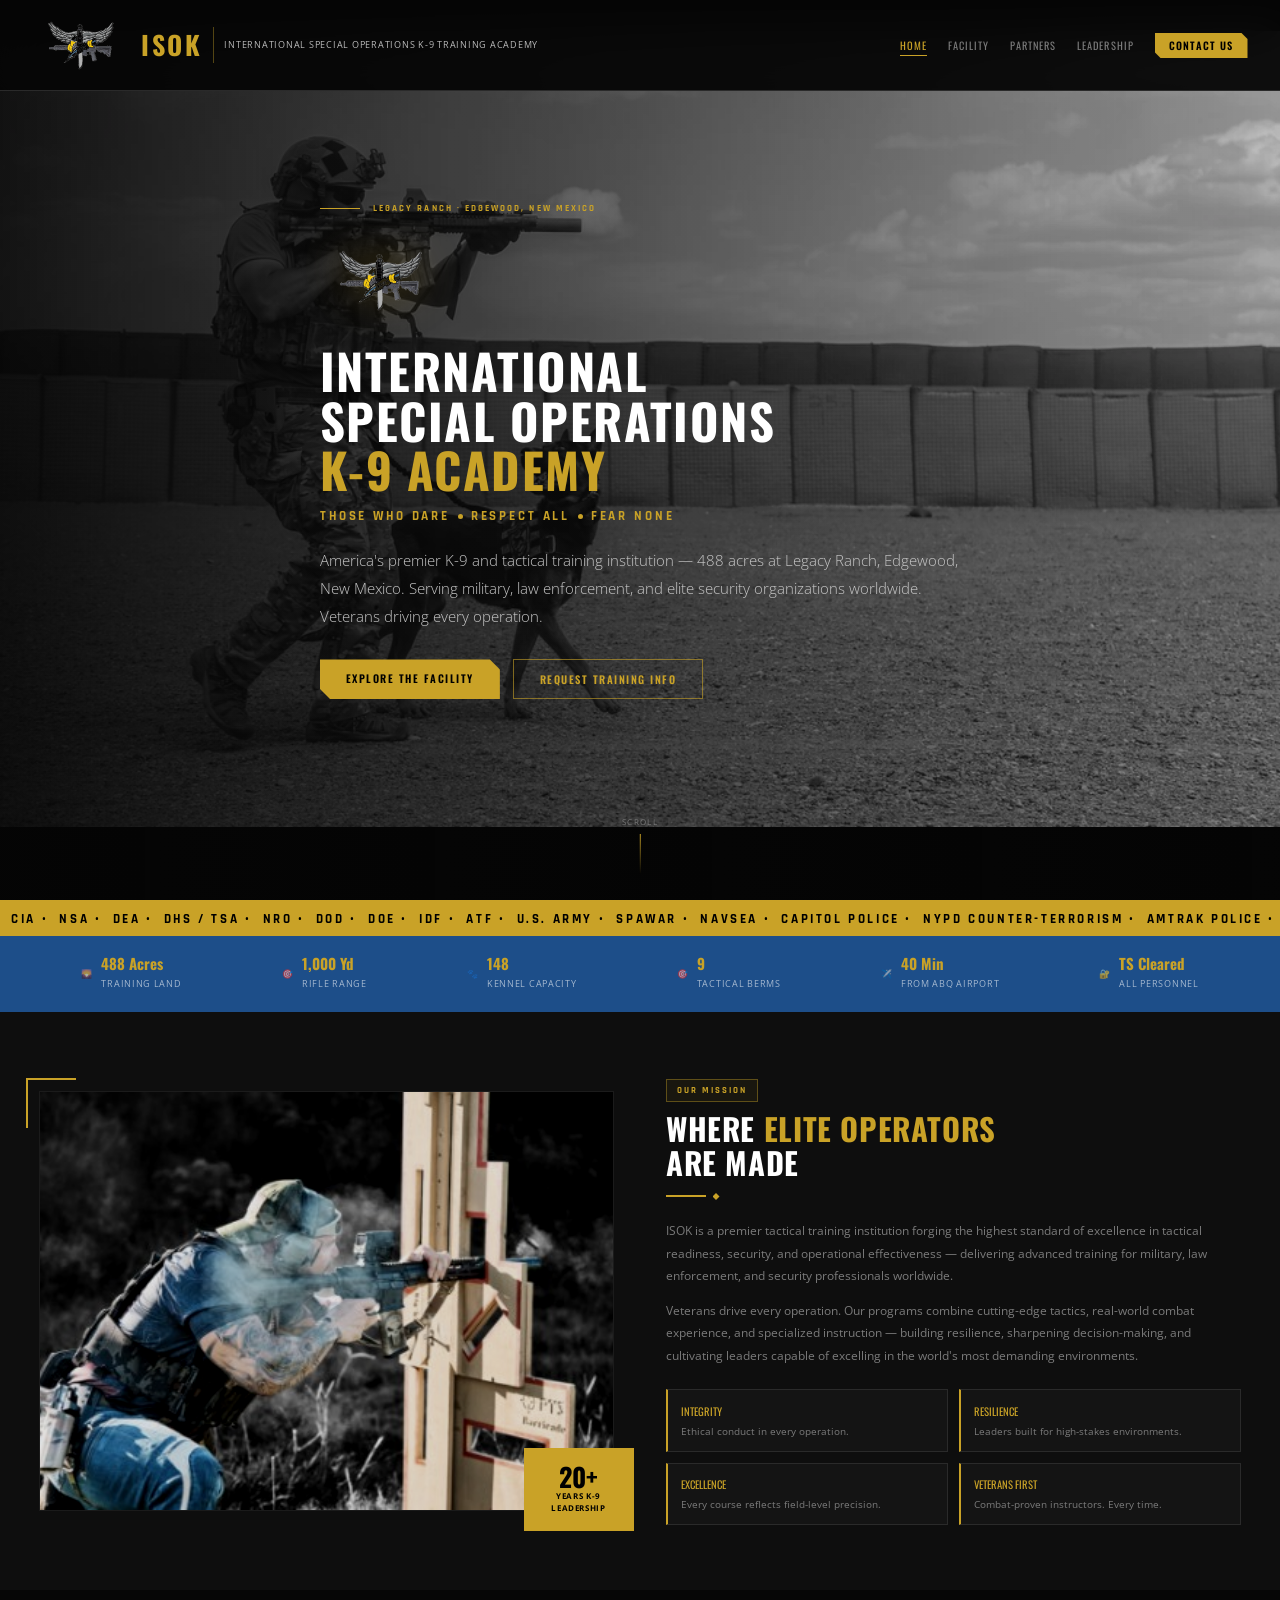
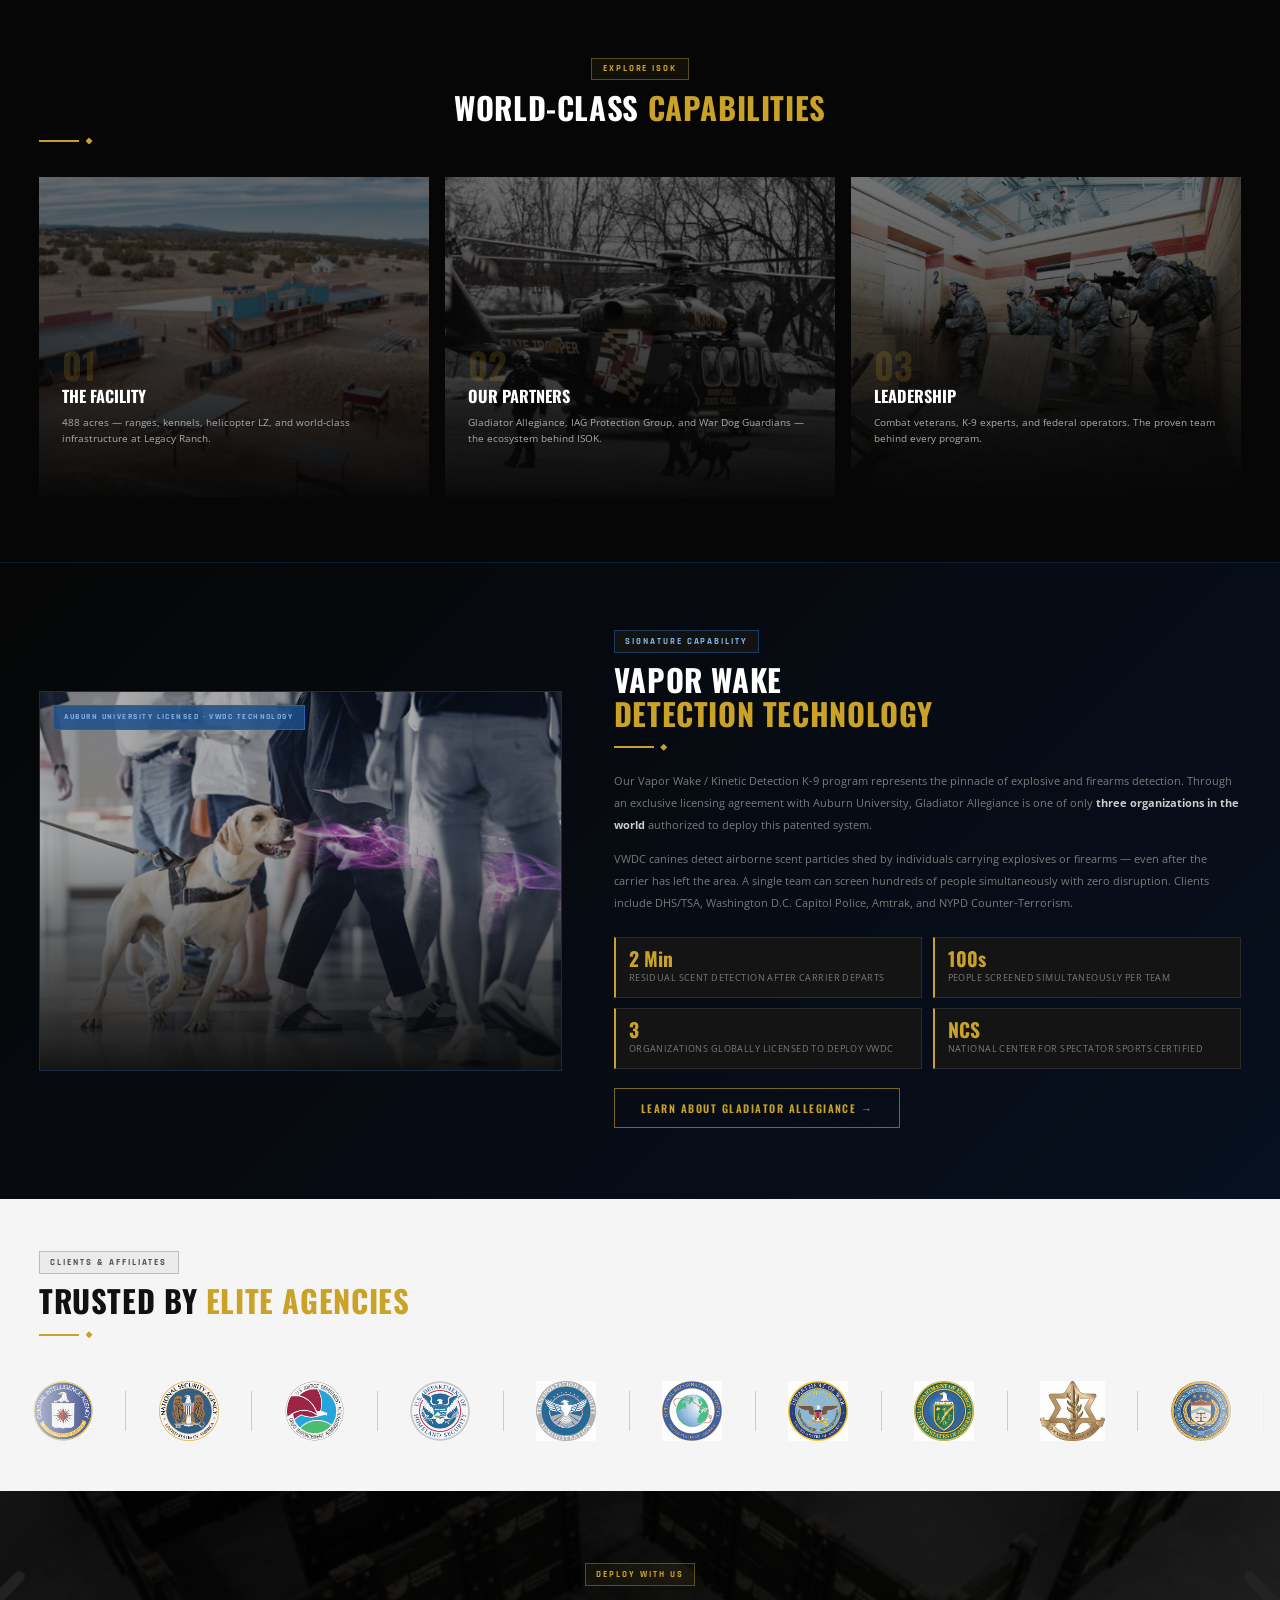
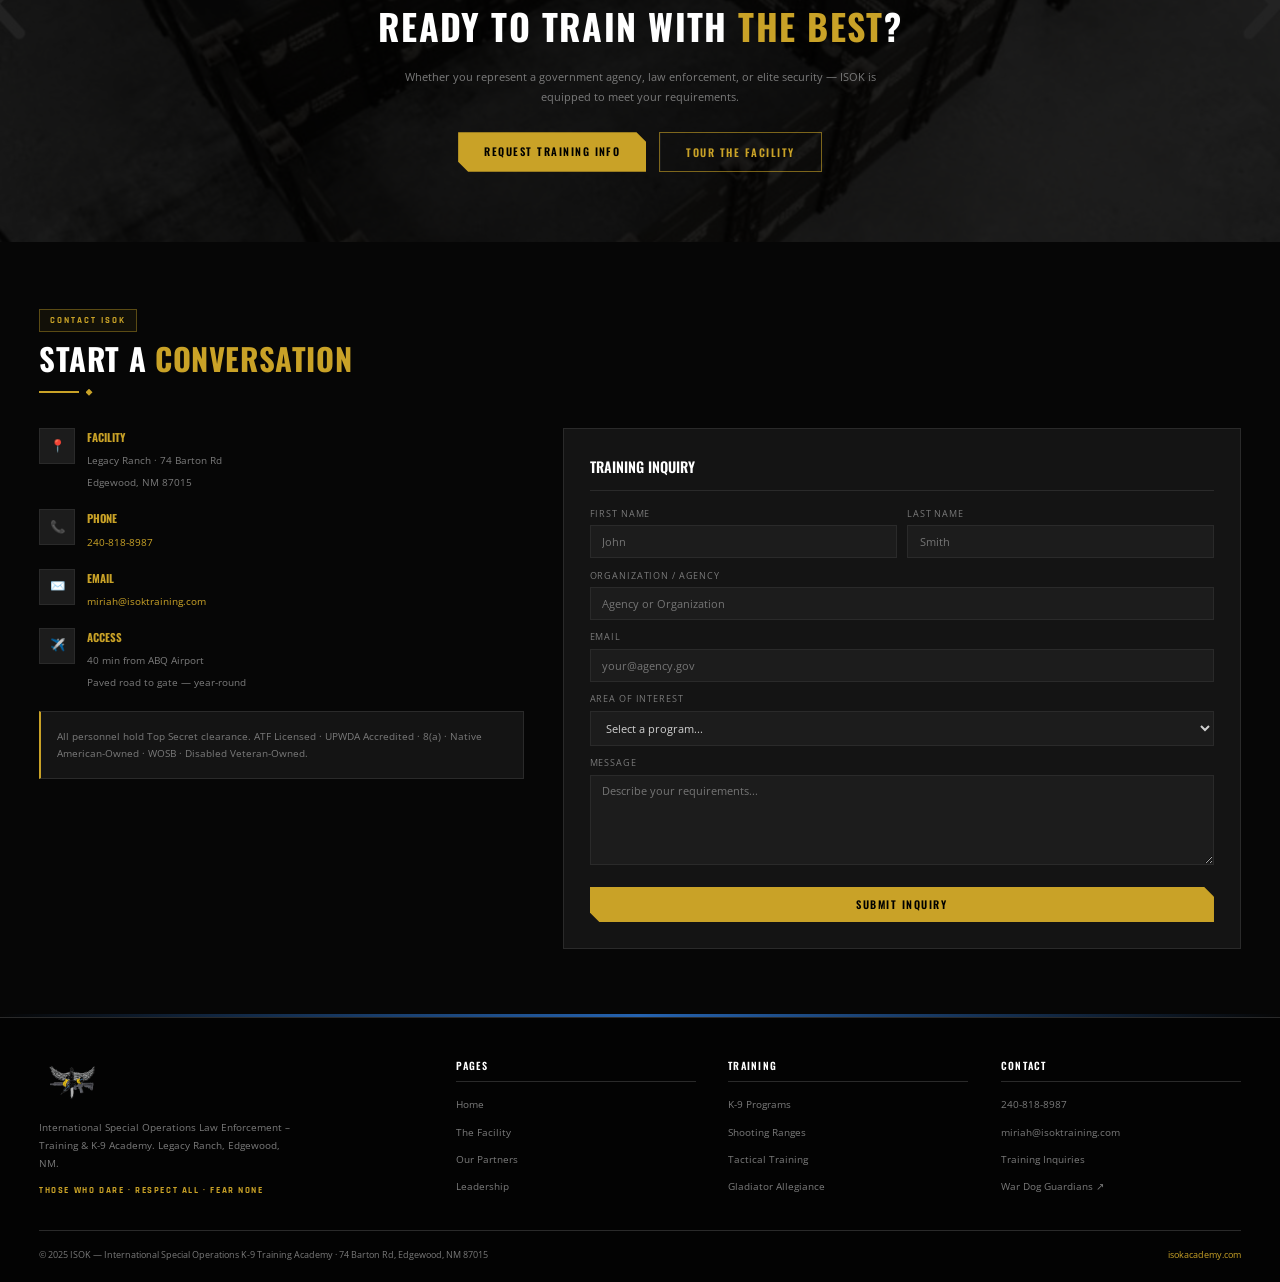
==== commit 4d1b1905: "Make agency logo section white background" ====
--- a/index.html
+++ b/index.html
@@ -30,20 +30,23 @@
     .ticker-inner { display:inline-block; animation:ticker 70s linear infinite; font-family:'Rajdhani',sans-serif; font-weight:700; font-size:1rem; letter-spacing:.2em; text-transform:uppercase; color:#000; }
     @keyframes ticker { 0%{transform:translateX(0)} 100%{transform:translateX(-50%)} }
     /* LOGO MARQUEE */
-    .logo-marquee-section { background:var(--dark2); padding:50px 0 40px; overflow:hidden; }
+    .logo-marquee-section { background:#f5f5f5; padding:50px 0 40px; overflow:hidden; }
     .logo-marquee-header { padding:0 3rem; margin-bottom:2.5rem; }
+    .logo-marquee-header .tag { color:#555; border-color:rgba(0,0,0,.2); background:rgba(0,0,0,.04); }
+    .logo-marquee-header .section-title { color:#111; }
+    .logo-marquee-header .section-title span { color:var(--gold); }
     .logo-marquee-wrap { overflow:hidden; position:relative; width:100%; }
     .logo-marquee-wrap::before, .logo-marquee-wrap::after {
       content:''; position:absolute; top:0; bottom:0; width:100px; z-index:2; pointer-events:none;
     }
-    .logo-marquee-wrap::before { left:0; background:linear-gradient(to right,var(--dark2),transparent); }
-    .logo-marquee-wrap::after { right:0; background:linear-gradient(to left,var(--dark2),transparent); }
+    .logo-marquee-wrap::before { left:0; background:linear-gradient(to right,#f5f5f5,transparent); }
+    .logo-marquee-wrap::after { right:0; background:linear-gradient(to left,#f5f5f5,transparent); }
     .logo-marquee-inner { display:flex; align-items:center; gap:0; width:max-content; animation:logoMarquee 50s linear infinite; }
     .logo-marquee-inner:hover { animation-play-state:paused; }
     .logo-item { display:flex; align-items:center; justify-content:center; padding:0 2.5rem; height:80px; flex-shrink:0; }
-    .logo-item img { height:60px; width:auto; max-width:120px; object-fit:contain; opacity:.65; filter:grayscale(20%); transition:opacity .3s, filter .3s, transform .3s; }
-    .logo-item img:hover { opacity:1; filter:grayscale(0%); transform:scale(1.1); }
-    .logo-divider-line { width:1px; height:40px; background:var(--border); flex-shrink:0; }
+    .logo-item img { height:60px; width:auto; max-width:120px; object-fit:contain; opacity:.85; filter:grayscale(0%); transition:opacity .3s, transform .3s; }
+    .logo-item img:hover { opacity:1; transform:scale(1.1); }
+    .logo-divider-line { width:1px; height:40px; background:#ccc; flex-shrink:0; }
     @keyframes logoMarquee { 0%{transform:translateX(0)} 100%{transform:translateX(-50%)} }
 
     .mission-grid { display:grid; grid-template-columns:1fr 1fr; gap:4rem; align-items:center; }
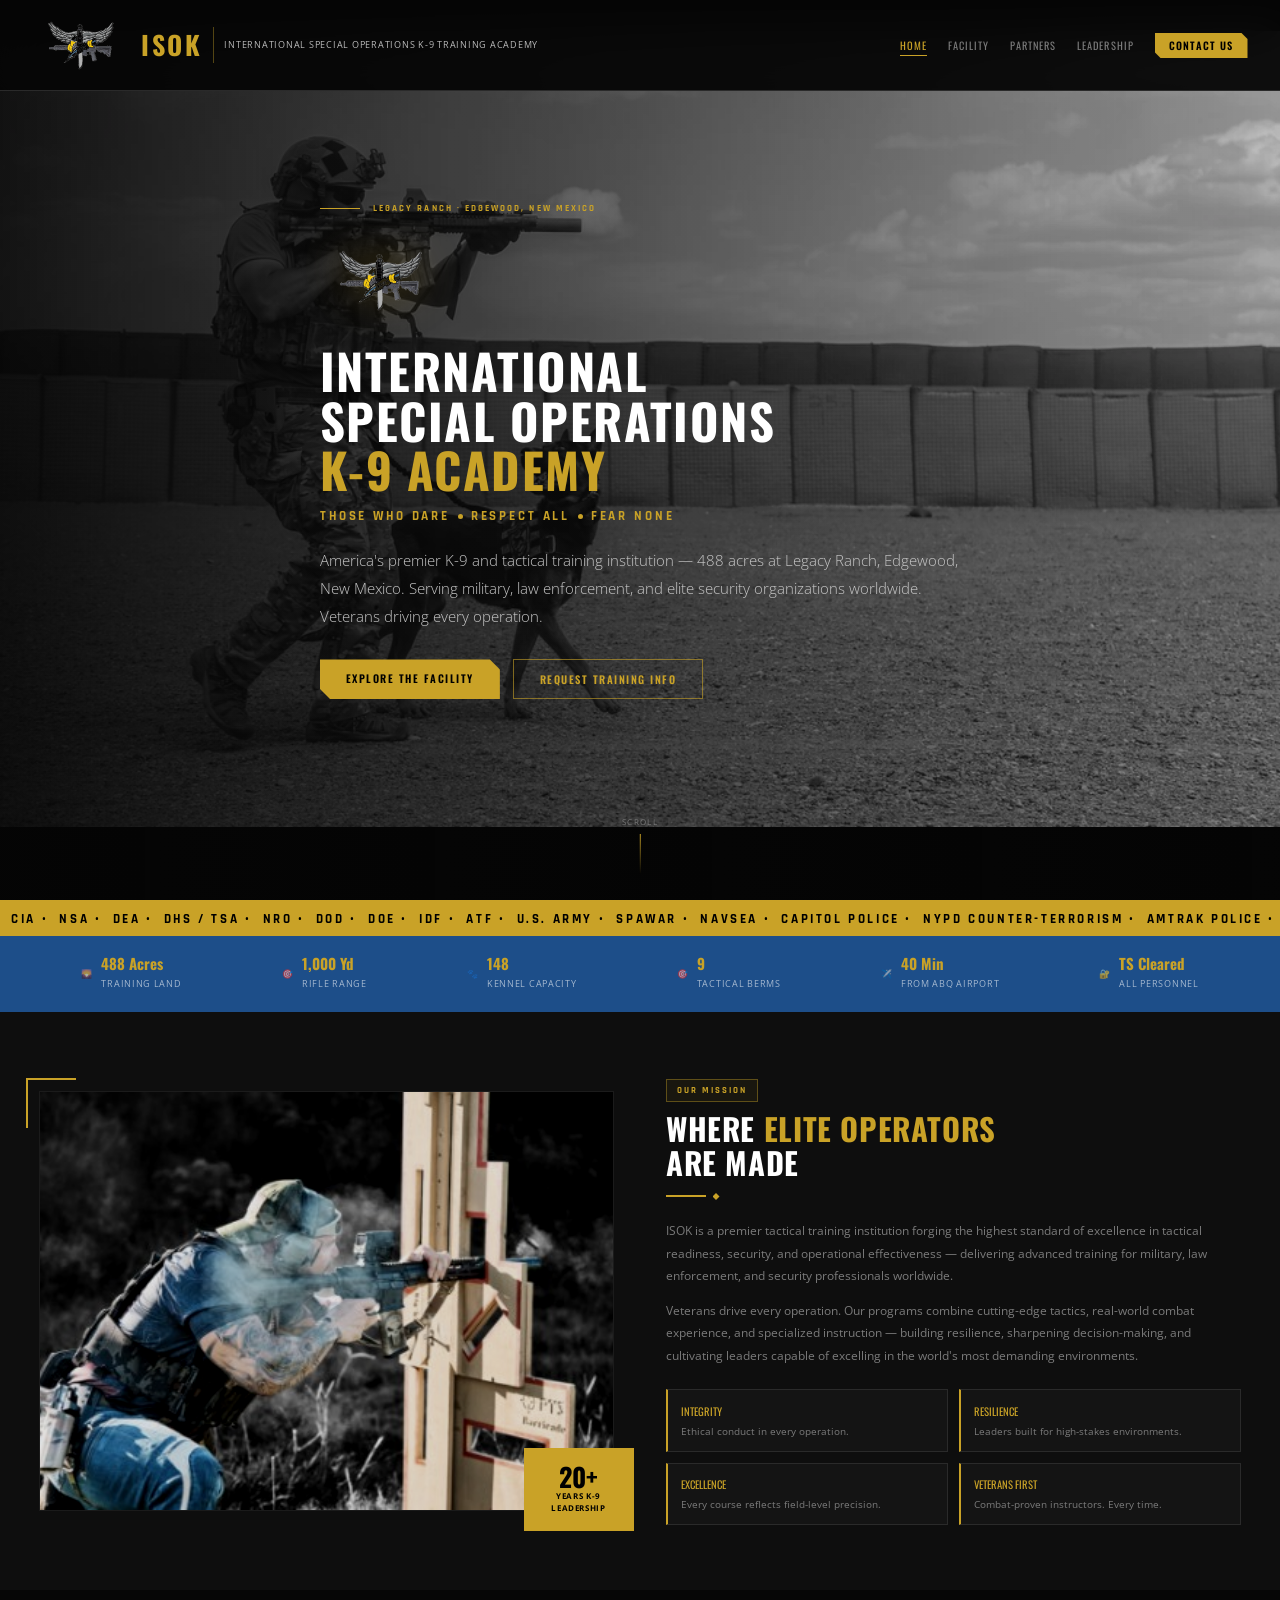
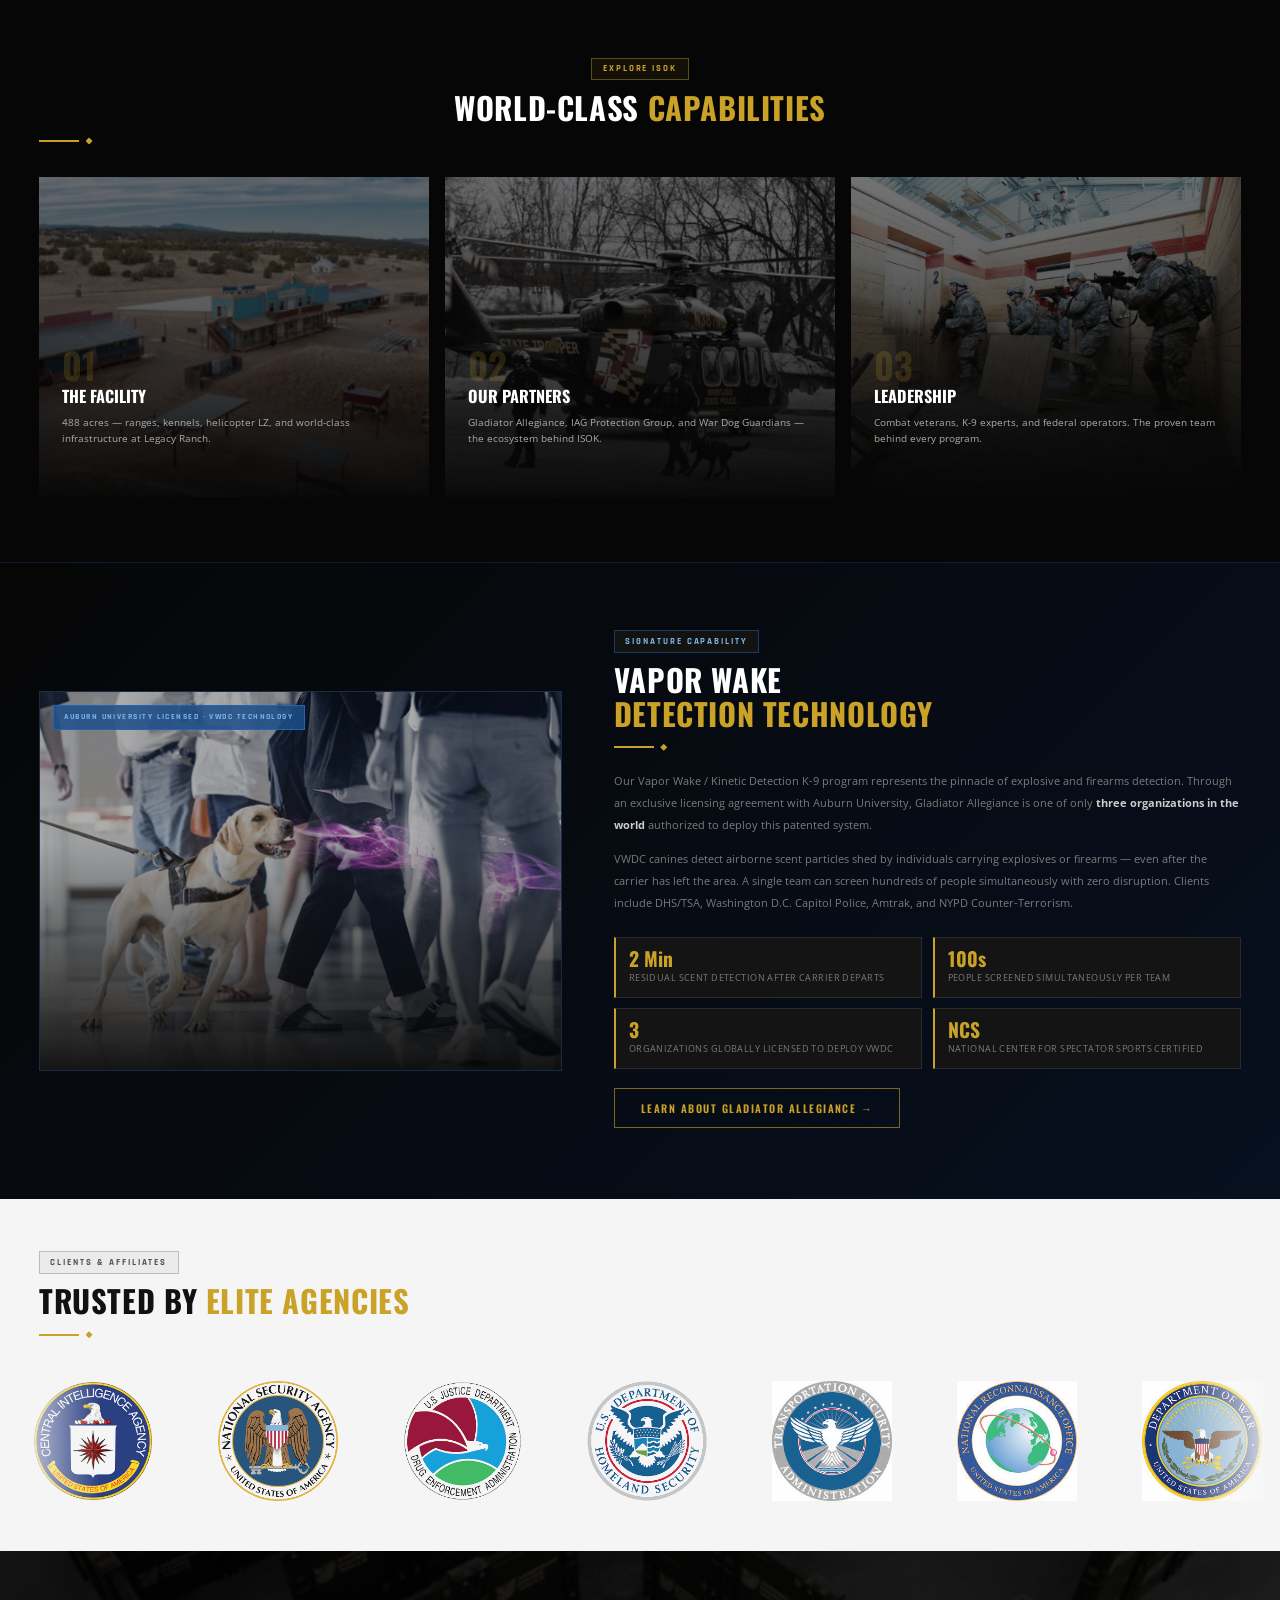
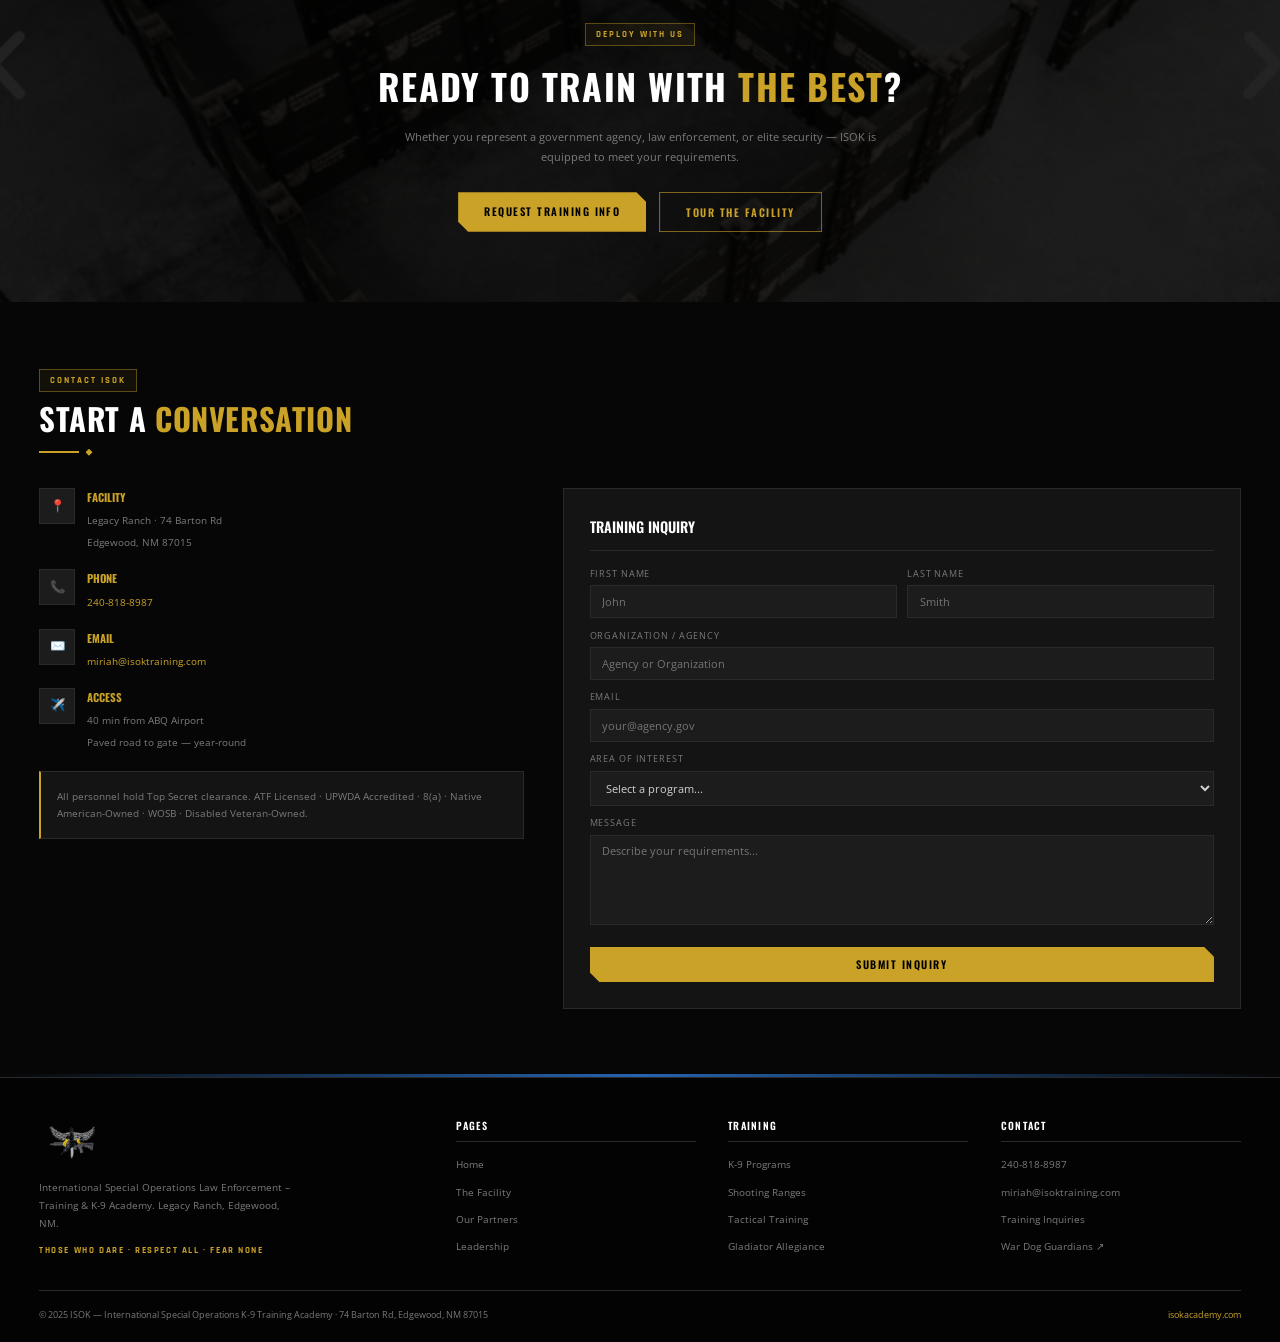
==== commit 46591b68: "Remove divider lines, double logo size" ====
--- a/index.html
+++ b/index.html
@@ -43,10 +43,10 @@
     .logo-marquee-wrap::after { right:0; background:linear-gradient(to left,#f5f5f5,transparent); }
     .logo-marquee-inner { display:flex; align-items:center; gap:0; width:max-content; animation:logoMarquee 50s linear infinite; }
     .logo-marquee-inner:hover { animation-play-state:paused; }
-    .logo-item { display:flex; align-items:center; justify-content:center; padding:0 2.5rem; height:80px; flex-shrink:0; }
-    .logo-item img { height:60px; width:auto; max-width:120px; object-fit:contain; opacity:.85; filter:grayscale(0%); transition:opacity .3s, transform .3s; }
-    .logo-item img:hover { opacity:1; transform:scale(1.1); }
-    .logo-divider-line { width:1px; height:40px; background:#ccc; flex-shrink:0; }
+    .logo-item { display:flex; align-items:center; justify-content:center; padding:0 2.5rem; height:140px; flex-shrink:0; }
+    .logo-item img { height:120px; width:auto; max-width:220px; object-fit:contain; opacity:.9; filter:grayscale(0%); transition:opacity .3s, transform .3s; }
+    .logo-item img:hover { opacity:1; transform:scale(1.05); }
+    .logo-divider-line { display:none; }
     @keyframes logoMarquee { 0%{transform:translateX(0)} 100%{transform:translateX(-50%)} }
 
     .mission-grid { display:grid; grid-template-columns:1fr 1fr; gap:4rem; align-items:center; }
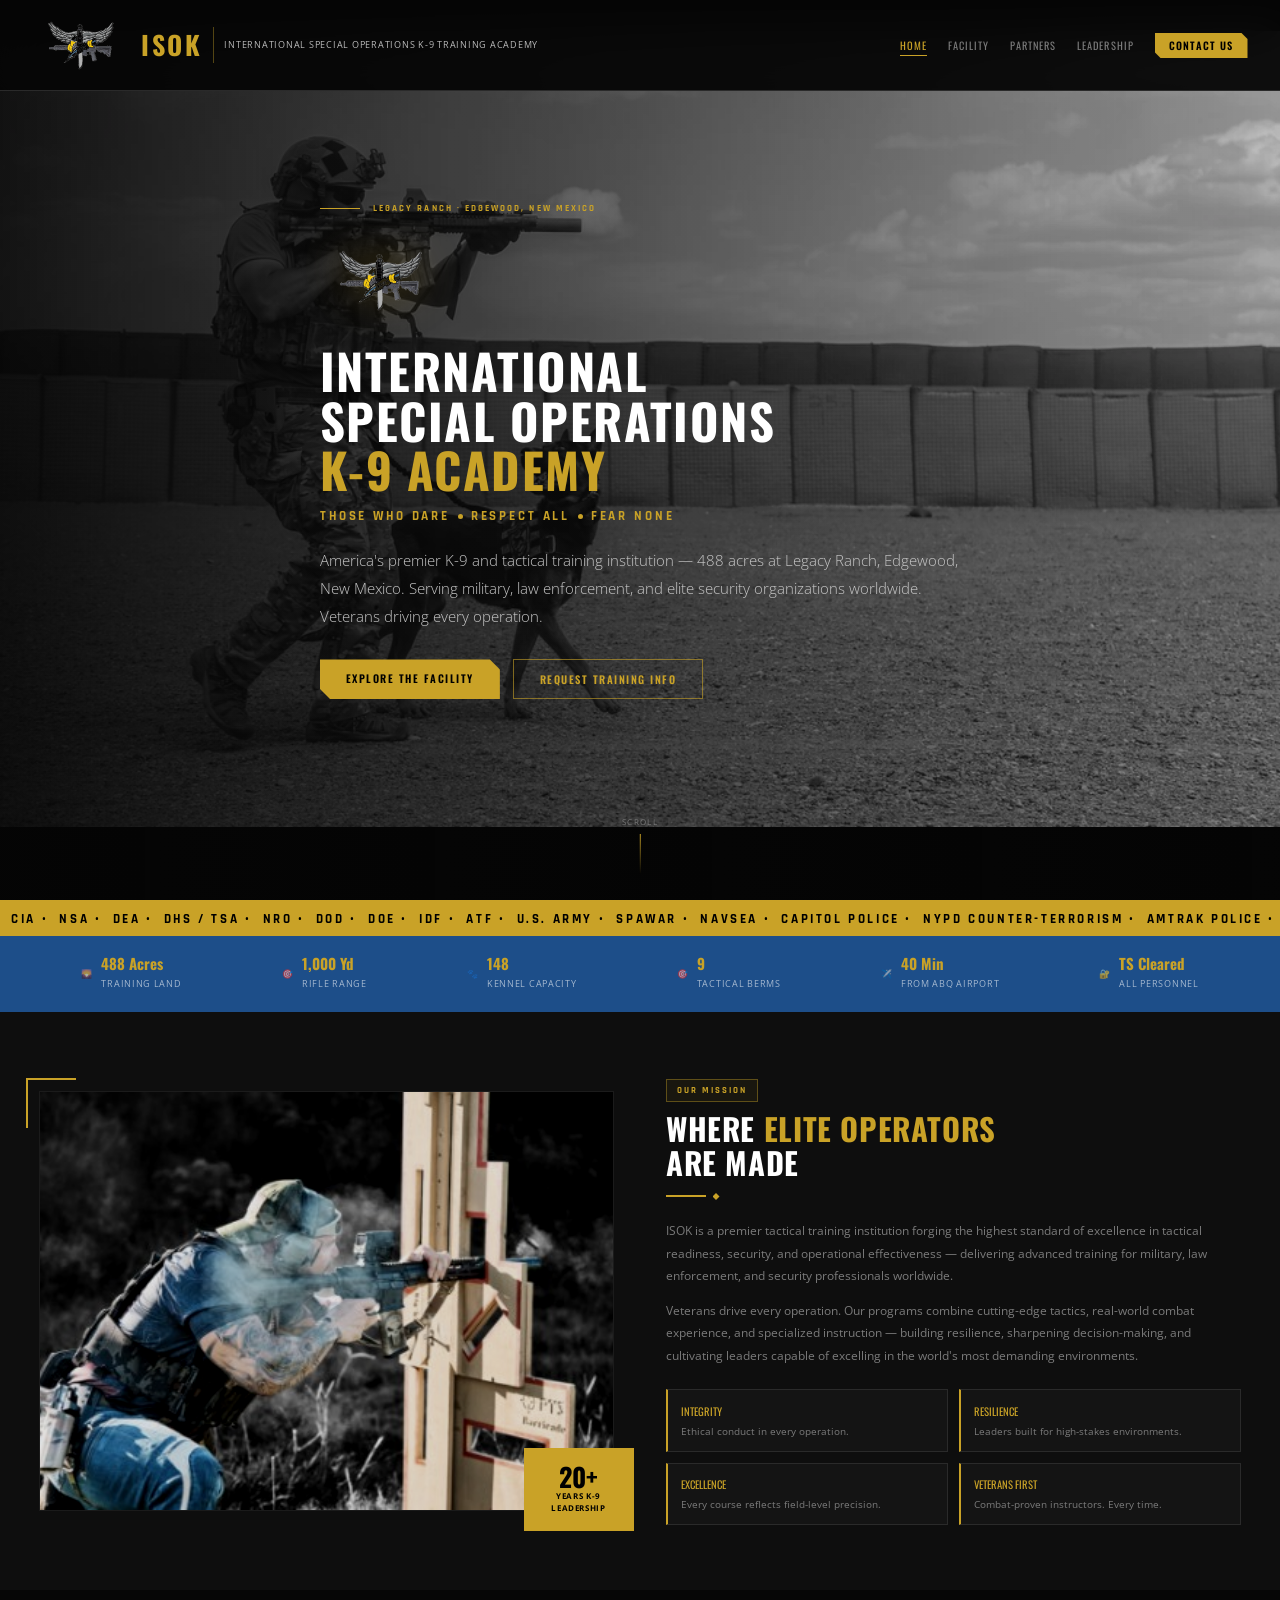
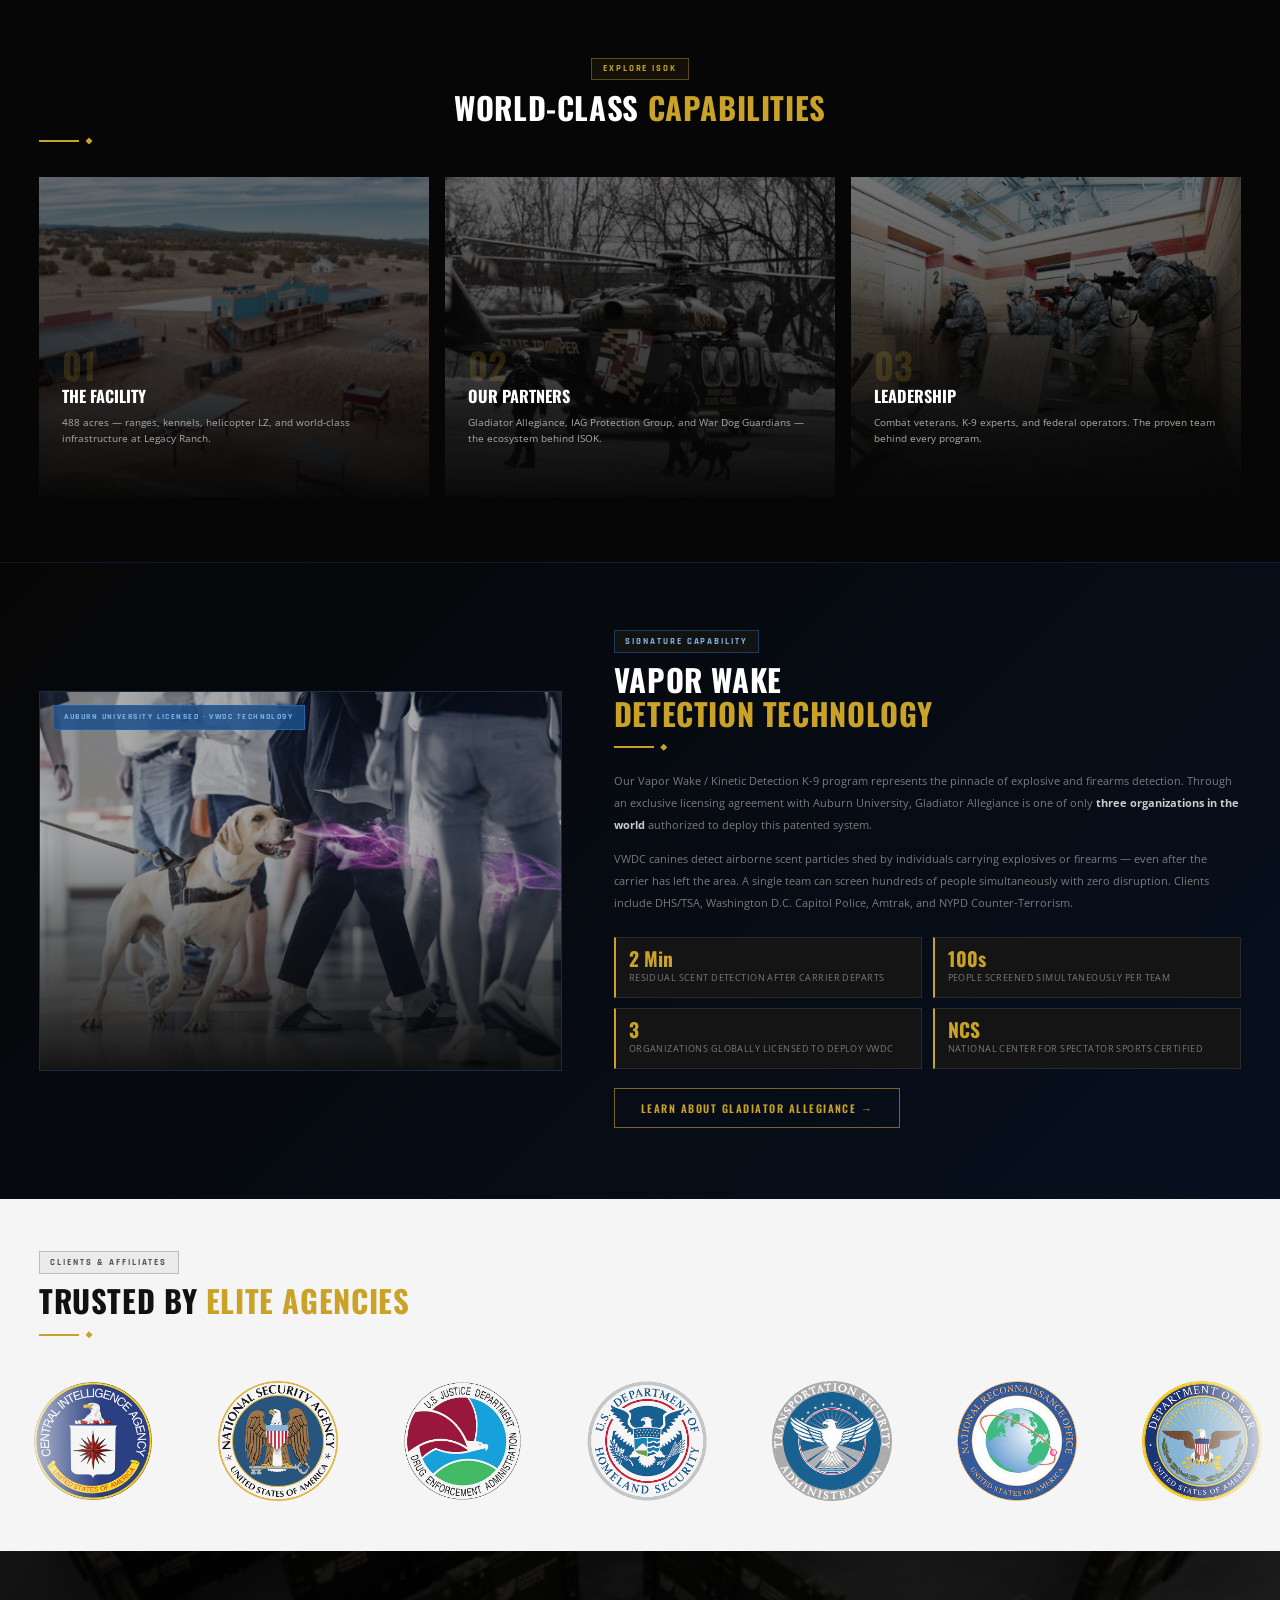
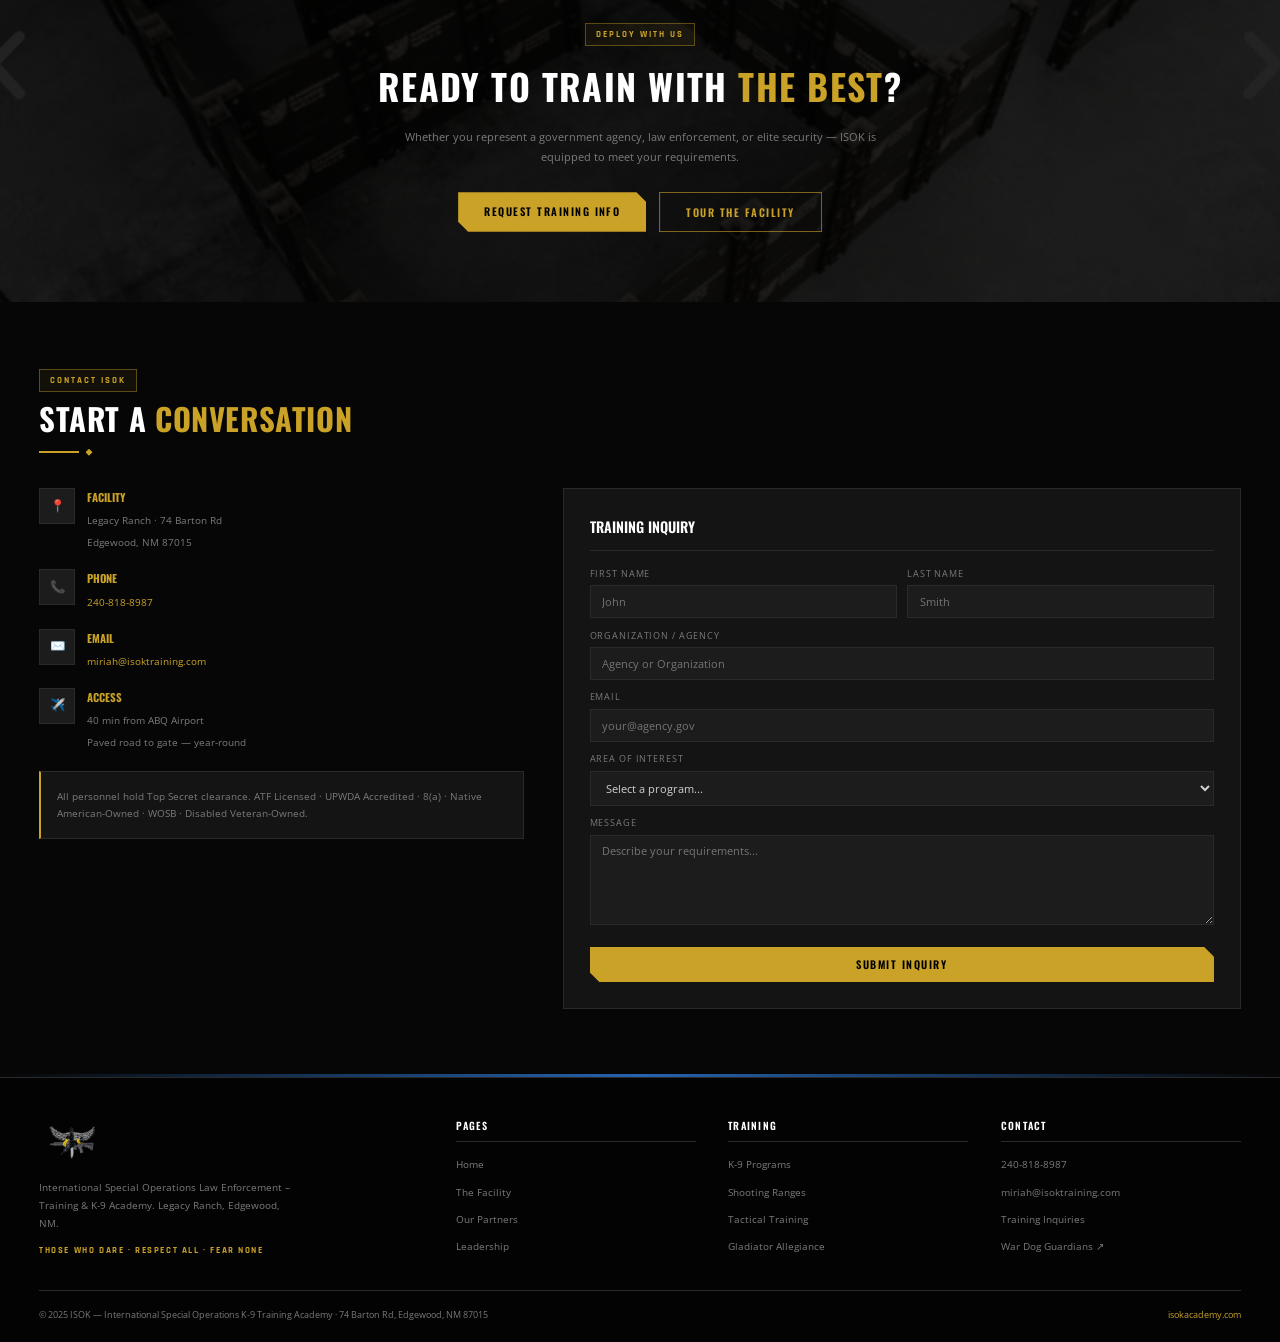
==== commit f7764a86: "Fix all photo references - correct filenames for facility page and agency logos" ====
--- a/index.html
+++ b/index.html
@@ -280,33 +280,33 @@
       <div class="logo-divider-line"></div>
       <div class="logo-item"><img src="images/agency-dhs.png" alt="DHS" onerror="this.parentElement.style.display='none'"/></div>
       <div class="logo-divider-line"></div>
-      <div class="logo-item"><img src="images/agency-tsa.jpg" alt="TSA" onerror="this.parentElement.style.display='none'"/></div>
-      <div class="logo-divider-line"></div>
-      <div class="logo-item"><img src="images/agency-nro.jpg" alt="NRO" onerror="this.parentElement.style.display='none'"/></div>
-      <div class="logo-divider-line"></div>
-      <div class="logo-item"><img src="images/agency-dod.jpg" alt="DOD" onerror="this.parentElement.style.display='none'"/></div>
-      <div class="logo-divider-line"></div>
-      <div class="logo-item"><img src="images/agency-doe.jpg" alt="DOE" onerror="this.parentElement.style.display='none'"/></div>
-      <div class="logo-divider-line"></div>
-      <div class="logo-item"><img src="images/agency-idf.jpg" alt="IDF" onerror="this.parentElement.style.display='none'"/></div>
+      <div class="logo-item"><img src="images/agency-tsa.png" alt="TSA" onerror="this.parentElement.style.display='none'"/></div>
+      <div class="logo-divider-line"></div>
+      <div class="logo-item"><img src="images/agency-nro.png" alt="NRO" onerror="this.parentElement.style.display='none'"/></div>
+      <div class="logo-divider-line"></div>
+      <div class="logo-item"><img src="images/agency-dod.png" alt="DOD" onerror="this.parentElement.style.display='none'"/></div>
+      <div class="logo-divider-line"></div>
+      <div class="logo-item"><img src="images/agency-doe.png" alt="DOE" onerror="this.parentElement.style.display='none'"/></div>
+      <div class="logo-divider-line"></div>
+      <div class="logo-item"><img src="images/agency-idf.png" alt="IDF" onerror="this.parentElement.style.display='none'"/></div>
       <div class="logo-divider-line"></div>
       <div class="logo-item"><img src="images/agency-atf.png" alt="ATF" onerror="this.parentElement.style.display='none'"/></div>
       <div class="logo-divider-line"></div>
-      <div class="logo-item"><img src="images/agency-army.jpg" alt="U.S. Army" onerror="this.parentElement.style.display='none'"/></div>
+      <div class="logo-item"><img src="images/agency-army.png" alt="U.S. Army" onerror="this.parentElement.style.display='none'"/></div>
       <div class="logo-divider-line"></div>
       <div class="logo-item"><img src="images/agency-spawar.png" alt="SPAWAR" onerror="this.parentElement.style.display='none'"/></div>
       <div class="logo-divider-line"></div>
-      <div class="logo-item"><img src="images/agency-navsea.jpg" alt="NAVSEA" onerror="this.parentElement.style.display='none'"/></div>
+      <div class="logo-item"><img src="images/agency-navsea.png" alt="NAVSEA" onerror="this.parentElement.style.display='none'"/></div>
       <div class="logo-divider-line"></div>
       <div class="logo-item"><img src="images/agency-capitol.png" alt="Capitol Police" onerror="this.parentElement.style.display='none'"/></div>
       <div class="logo-divider-line"></div>
-      <div class="logo-item"><img src="images/agency-nypd-ct.jpg" alt="NYPD CT" onerror="this.parentElement.style.display='none'"/></div>
-      <div class="logo-divider-line"></div>
-      <div class="logo-item"><img src="images/agency-amtrak.jpg" alt="Amtrak Police" onerror="this.parentElement.style.display='none'"/></div>
+      <div class="logo-item"><img src="images/agency-nypd-ct.png" alt="NYPD CT" onerror="this.parentElement.style.display='none'"/></div>
+      <div class="logo-divider-line"></div>
+      <div class="logo-item"><img src="images/agency-amtrak.png" alt="Amtrak Police" onerror="this.parentElement.style.display='none'"/></div>
       <div class="logo-divider-line"></div>
       <div class="logo-item"><img src="images/agency-noaa.png" alt="NOAA DOC" onerror="this.parentElement.style.display='none'"/></div>
       <div class="logo-divider-line"></div>
-      <div class="logo-item"><img src="images/agency-upwda.jpg" alt="UPWDA" onerror="this.parentElement.style.display='none'"/></div>
+      <div class="logo-item"><img src="images/agency-upwda.png" alt="UPWDA" onerror="this.parentElement.style.display='none'"/></div>
       <div class="logo-divider-line"></div>
       <div class="logo-item"><img src="images/agency-swat.png" alt="State & Local SWAT" onerror="this.parentElement.style.display='none'"/></div>
       <div class="logo-divider-line"></div>
@@ -320,33 +320,33 @@
       <div class="logo-divider-line"></div>
       <div class="logo-item"><img src="images/agency-dhs.png" alt="DHS" onerror="this.parentElement.style.display='none'"/></div>
       <div class="logo-divider-line"></div>
-      <div class="logo-item"><img src="images/agency-tsa.jpg" alt="TSA" onerror="this.parentElement.style.display='none'"/></div>
-      <div class="logo-divider-line"></div>
-      <div class="logo-item"><img src="images/agency-nro.jpg" alt="NRO" onerror="this.parentElement.style.display='none'"/></div>
-      <div class="logo-divider-line"></div>
-      <div class="logo-item"><img src="images/agency-dod.jpg" alt="DOD" onerror="this.parentElement.style.display='none'"/></div>
-      <div class="logo-divider-line"></div>
-      <div class="logo-item"><img src="images/agency-doe.jpg" alt="DOE" onerror="this.parentElement.style.display='none'"/></div>
-      <div class="logo-divider-line"></div>
-      <div class="logo-item"><img src="images/agency-idf.jpg" alt="IDF" onerror="this.parentElement.style.display='none'"/></div>
+      <div class="logo-item"><img src="images/agency-tsa.png" alt="TSA" onerror="this.parentElement.style.display='none'"/></div>
+      <div class="logo-divider-line"></div>
+      <div class="logo-item"><img src="images/agency-nro.png" alt="NRO" onerror="this.parentElement.style.display='none'"/></div>
+      <div class="logo-divider-line"></div>
+      <div class="logo-item"><img src="images/agency-dod.png" alt="DOD" onerror="this.parentElement.style.display='none'"/></div>
+      <div class="logo-divider-line"></div>
+      <div class="logo-item"><img src="images/agency-doe.png" alt="DOE" onerror="this.parentElement.style.display='none'"/></div>
+      <div class="logo-divider-line"></div>
+      <div class="logo-item"><img src="images/agency-idf.png" alt="IDF" onerror="this.parentElement.style.display='none'"/></div>
       <div class="logo-divider-line"></div>
       <div class="logo-item"><img src="images/agency-atf.png" alt="ATF" onerror="this.parentElement.style.display='none'"/></div>
       <div class="logo-divider-line"></div>
-      <div class="logo-item"><img src="images/agency-army.jpg" alt="U.S. Army" onerror="this.parentElement.style.display='none'"/></div>
+      <div class="logo-item"><img src="images/agency-army.png" alt="U.S. Army" onerror="this.parentElement.style.display='none'"/></div>
       <div class="logo-divider-line"></div>
       <div class="logo-item"><img src="images/agency-spawar.png" alt="SPAWAR" onerror="this.parentElement.style.display='none'"/></div>
       <div class="logo-divider-line"></div>
-      <div class="logo-item"><img src="images/agency-navsea.jpg" alt="NAVSEA" onerror="this.parentElement.style.display='none'"/></div>
+      <div class="logo-item"><img src="images/agency-navsea.png" alt="NAVSEA" onerror="this.parentElement.style.display='none'"/></div>
       <div class="logo-divider-line"></div>
       <div class="logo-item"><img src="images/agency-capitol.png" alt="Capitol Police" onerror="this.parentElement.style.display='none'"/></div>
       <div class="logo-divider-line"></div>
-      <div class="logo-item"><img src="images/agency-nypd-ct.jpg" alt="NYPD CT" onerror="this.parentElement.style.display='none'"/></div>
-      <div class="logo-divider-line"></div>
-      <div class="logo-item"><img src="images/agency-amtrak.jpg" alt="Amtrak Police" onerror="this.parentElement.style.display='none'"/></div>
+      <div class="logo-item"><img src="images/agency-nypd-ct.png" alt="NYPD CT" onerror="this.parentElement.style.display='none'"/></div>
+      <div class="logo-divider-line"></div>
+      <div class="logo-item"><img src="images/agency-amtrak.png" alt="Amtrak Police" onerror="this.parentElement.style.display='none'"/></div>
       <div class="logo-divider-line"></div>
       <div class="logo-item"><img src="images/agency-noaa.png" alt="NOAA DOC" onerror="this.parentElement.style.display='none'"/></div>
       <div class="logo-divider-line"></div>
-      <div class="logo-item"><img src="images/agency-upwda.jpg" alt="UPWDA" onerror="this.parentElement.style.display='none'"/></div>
+      <div class="logo-item"><img src="images/agency-upwda.png" alt="UPWDA" onerror="this.parentElement.style.display='none'"/></div>
       <div class="logo-divider-line"></div>
       <div class="logo-item"><img src="images/agency-swat.png" alt="State & Local SWAT" onerror="this.parentElement.style.display='none'"/></div>
       <div class="logo-divider-line"></div>
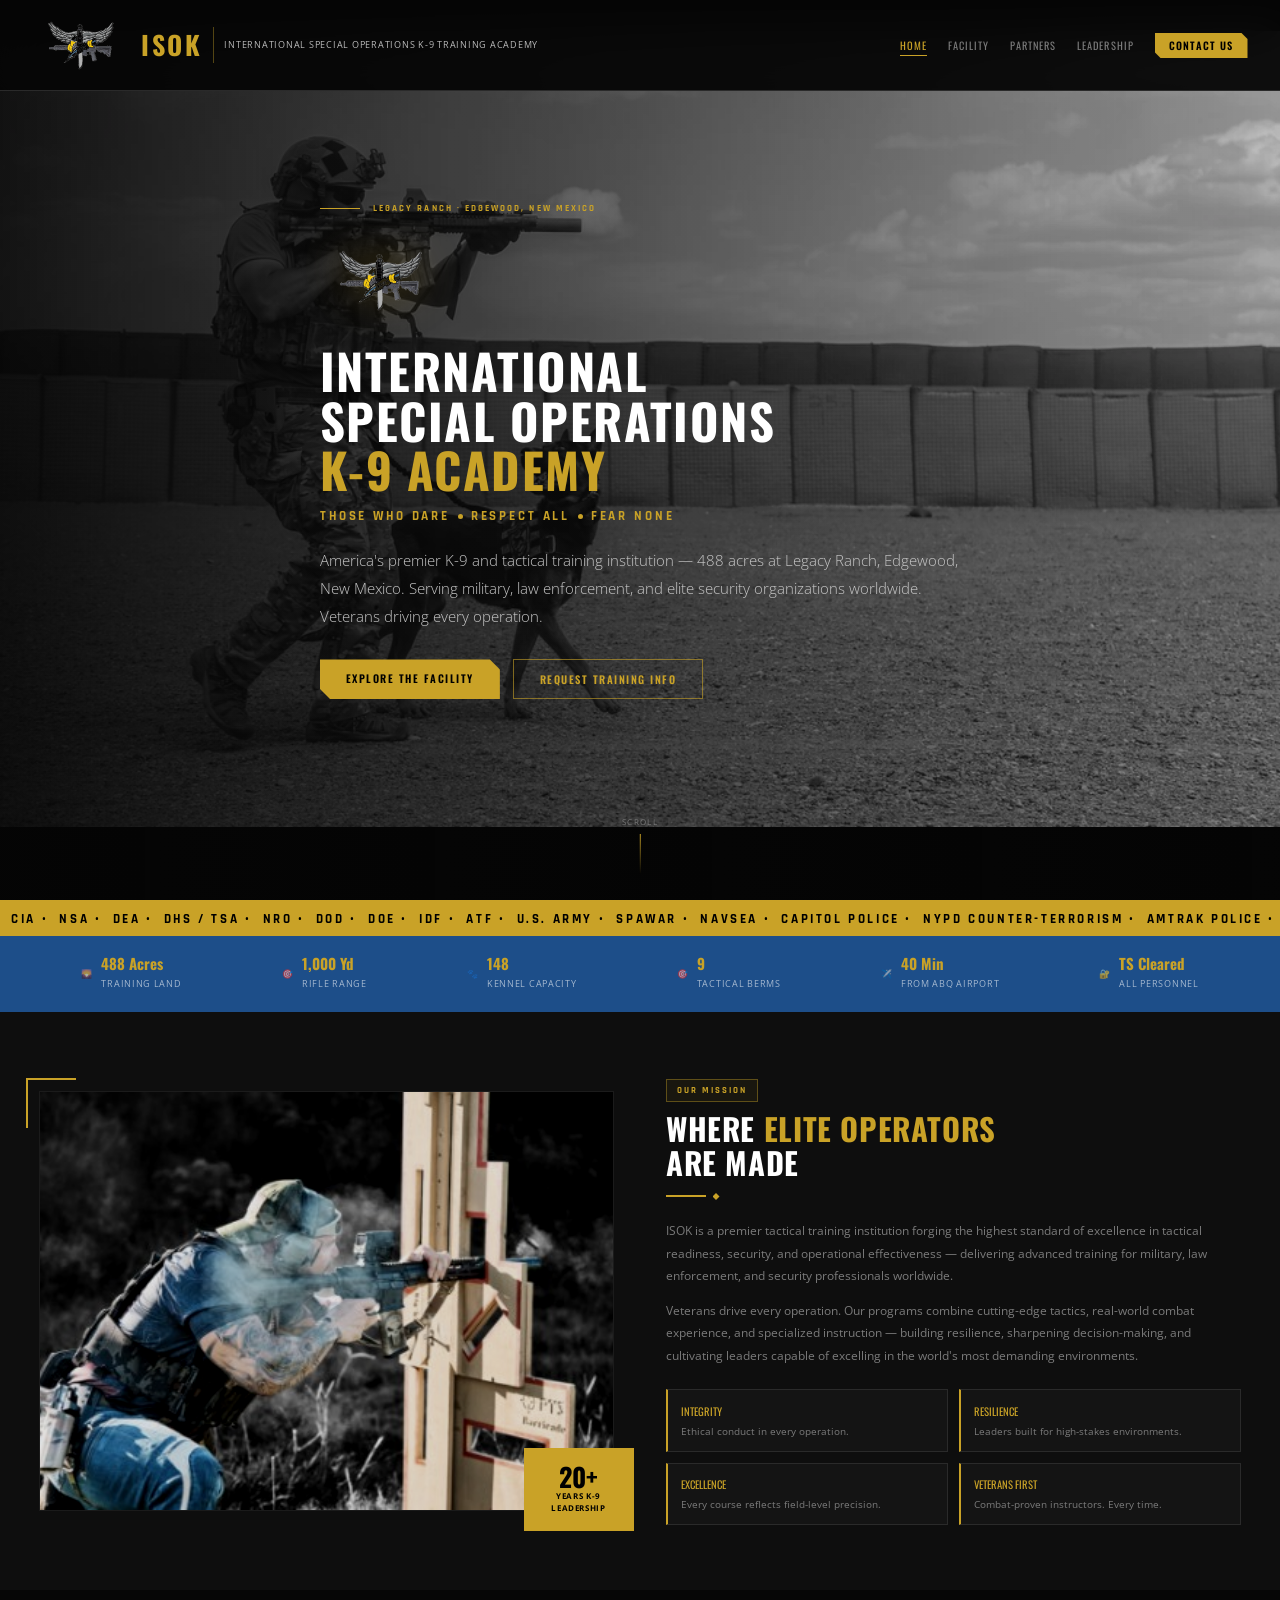
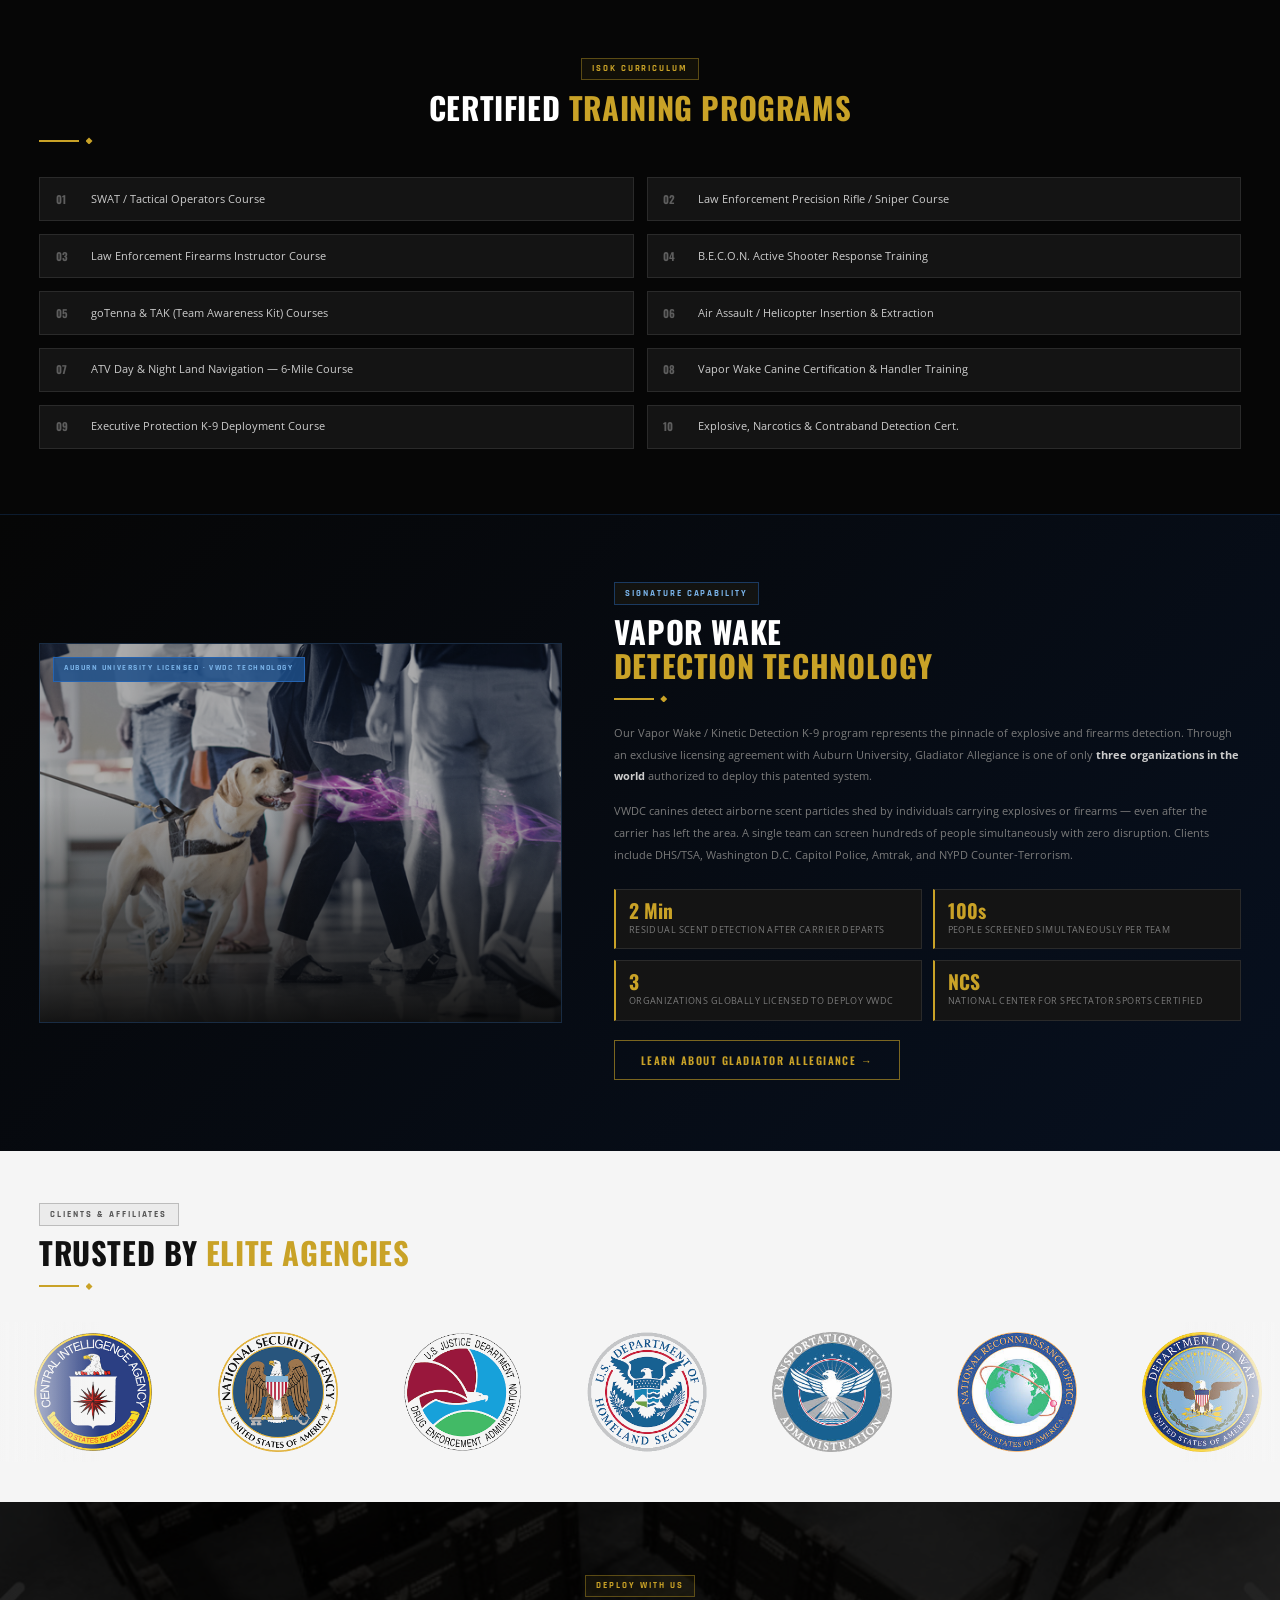
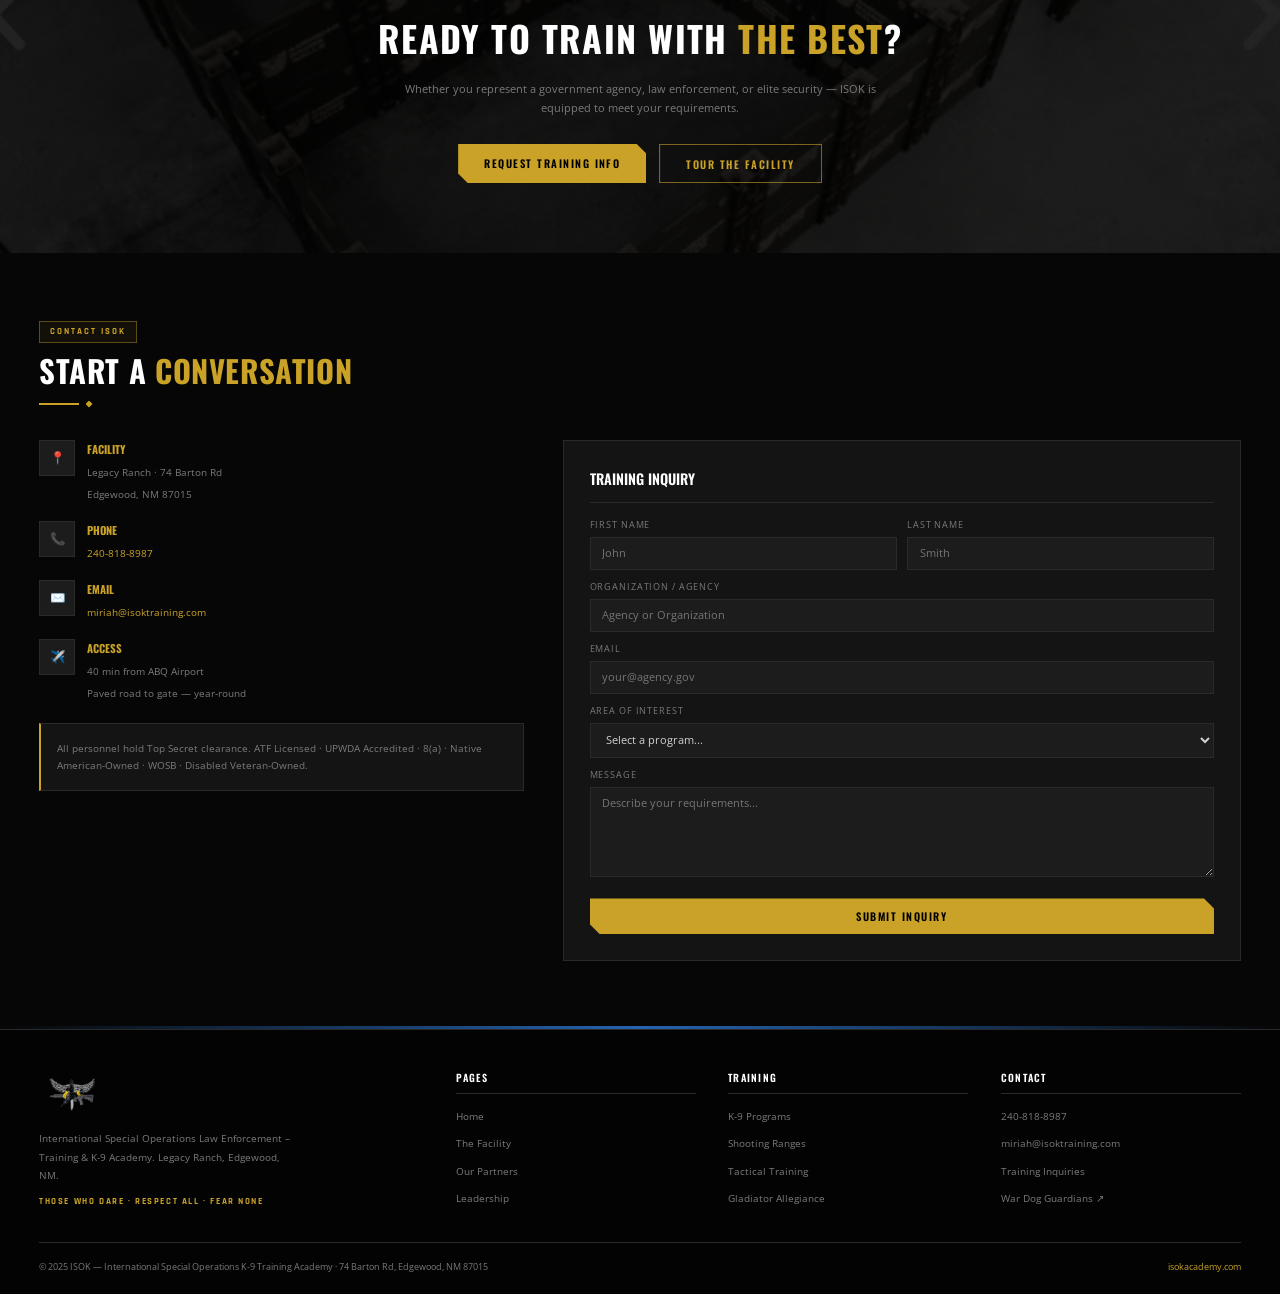
==== commit 62c3cf36: "Move ISOK Curriculum from facility to homepage, remove Explore ISOK section" ====
--- a/index.html
+++ b/index.html
@@ -56,6 +56,11 @@
     .mission-badge { position:absolute; bottom:-1.5rem; right:-1.5rem; background:var(--gold); color:#000; padding:1.2rem; text-align:center; min-width:110px; }
     .mission-badge .big { font-family:'Oswald',sans-serif; font-weight:700; font-size:2rem; line-height:1; }
     .mission-badge .sm { font-size:.58rem; font-weight:700; letter-spacing:.08em; text-transform:uppercase; }
+    .prog-grid { display:grid; grid-template-columns:repeat(2,1fr); gap:1rem; }
+    .prog-item { display:flex; align-items:center; gap:.9rem; background:var(--dark3); border:1px solid var(--border); padding:.9rem 1.2rem; transition:border-color .25s; }
+    .prog-item:hover { border-color:var(--gold); }
+    .prog-num { font-family:'Oswald',sans-serif; font-weight:700; font-size:1.3rem; color:var(--gold); opacity:.4; min-width:1.8rem; }
+    .prog-item span { font-size:.84rem; color:#ccc; }
     .pillars-grid { display:grid; grid-template-columns:repeat(3,1fr); gap:1.2rem; }
     .pillar-card { position:relative; overflow:hidden; height:320px; cursor:pointer; display:block; text-decoration:none; }
     .pillar-card img { width:100%; height:100%; object-fit:cover; filter:brightness(.45) saturate(.5); transition:transform .6s,filter .6s; }
@@ -196,42 +201,25 @@
   </div>
 </section>
 
-<!-- THREE PILLARS -->
+<!-- TRAINING PROGRAMS -->
 <section class="section" style="background:var(--dark)">
   <div class="container">
     <div class="reveal" style="text-align:center;margin-bottom:2.5rem">
-      <div class="tag">Explore ISOK</div>
-      <h2 class="section-title">World-Class <span>Capabilities</span></h2>
+      <div class="tag">ISOK Curriculum</div>
+      <h2 class="section-title">Certified <span>Training Programs</span></h2>
       <span class="gold-line" style="margin:1rem auto 0"></span>
     </div>
-    <div class="pillars-grid">
-      <a href="facility.html" class="pillar-card reveal delay-1">
-        <img src="images/Legacy-ranch.jpg" alt="Legacy Ranch Facility" onerror="this.style.background='#111'"/>
-        <div class="pillar-overlay">
-          <div class="pillar-num">01</div>
-          <h3>The Facility</h3>
-          <p>488 acres — ranges, kennels, helicopter LZ, and world-class infrastructure at Legacy Ranch.</p>
-          <span class="pillar-link">Explore Facility</span>
-        </div>
-      </a>
-      <a href="partners.html" class="pillar-card reveal delay-3">
-        <img src="images/k9-detection.jpg" alt="K9 Partners" onerror="this.style.background='#111'"/>
-        <div class="pillar-overlay">
-          <div class="pillar-num">02</div>
-          <h3>Our Partners</h3>
-          <p>Gladiator Allegiance, IAG Protection Group, and War Dog Guardians — the ecosystem behind ISOK.</p>
-          <span class="pillar-link">Meet Our Partners</span>
-        </div>
-      </a>
-      <a href="leadership.html" class="pillar-card reveal delay-5">
-        <img src="images/tactical-ops.jpg" alt="Leadership" onerror="this.style.background='#111'"/>
-        <div class="pillar-overlay">
-          <div class="pillar-num">03</div>
-          <h3>Leadership</h3>
-          <p>Combat veterans, K-9 experts, and federal operators. The proven team behind every program.</p>
-          <span class="pillar-link">Meet the Team</span>
-        </div>
-      </a>
+    <div class="prog-grid reveal">
+      <div class="prog-item"><span class="prog-num">01</span><span>SWAT / Tactical Operators Course</span></div>
+      <div class="prog-item"><span class="prog-num">02</span><span>Law Enforcement Precision Rifle / Sniper Course</span></div>
+      <div class="prog-item"><span class="prog-num">03</span><span>Law Enforcement Firearms Instructor Course</span></div>
+      <div class="prog-item"><span class="prog-num">04</span><span>B.E.C.O.N. Active Shooter Response Training</span></div>
+      <div class="prog-item"><span class="prog-num">05</span><span>goTenna &amp; TAK (Team Awareness Kit) Courses</span></div>
+      <div class="prog-item"><span class="prog-num">06</span><span>Air Assault / Helicopter Insertion &amp; Extraction</span></div>
+      <div class="prog-item"><span class="prog-num">07</span><span>ATV Day &amp; Night Land Navigation — 6-Mile Course</span></div>
+      <div class="prog-item"><span class="prog-num">08</span><span>Vapor Wake Canine Certification &amp; Handler Training</span></div>
+      <div class="prog-item"><span class="prog-num">09</span><span>Executive Protection K-9 Deployment Course</span></div>
+      <div class="prog-item"><span class="prog-num">10</span><span>Explosive, Narcotics &amp; Contraband Detection Cert.</span></div>
     </div>
   </div>
 </section>
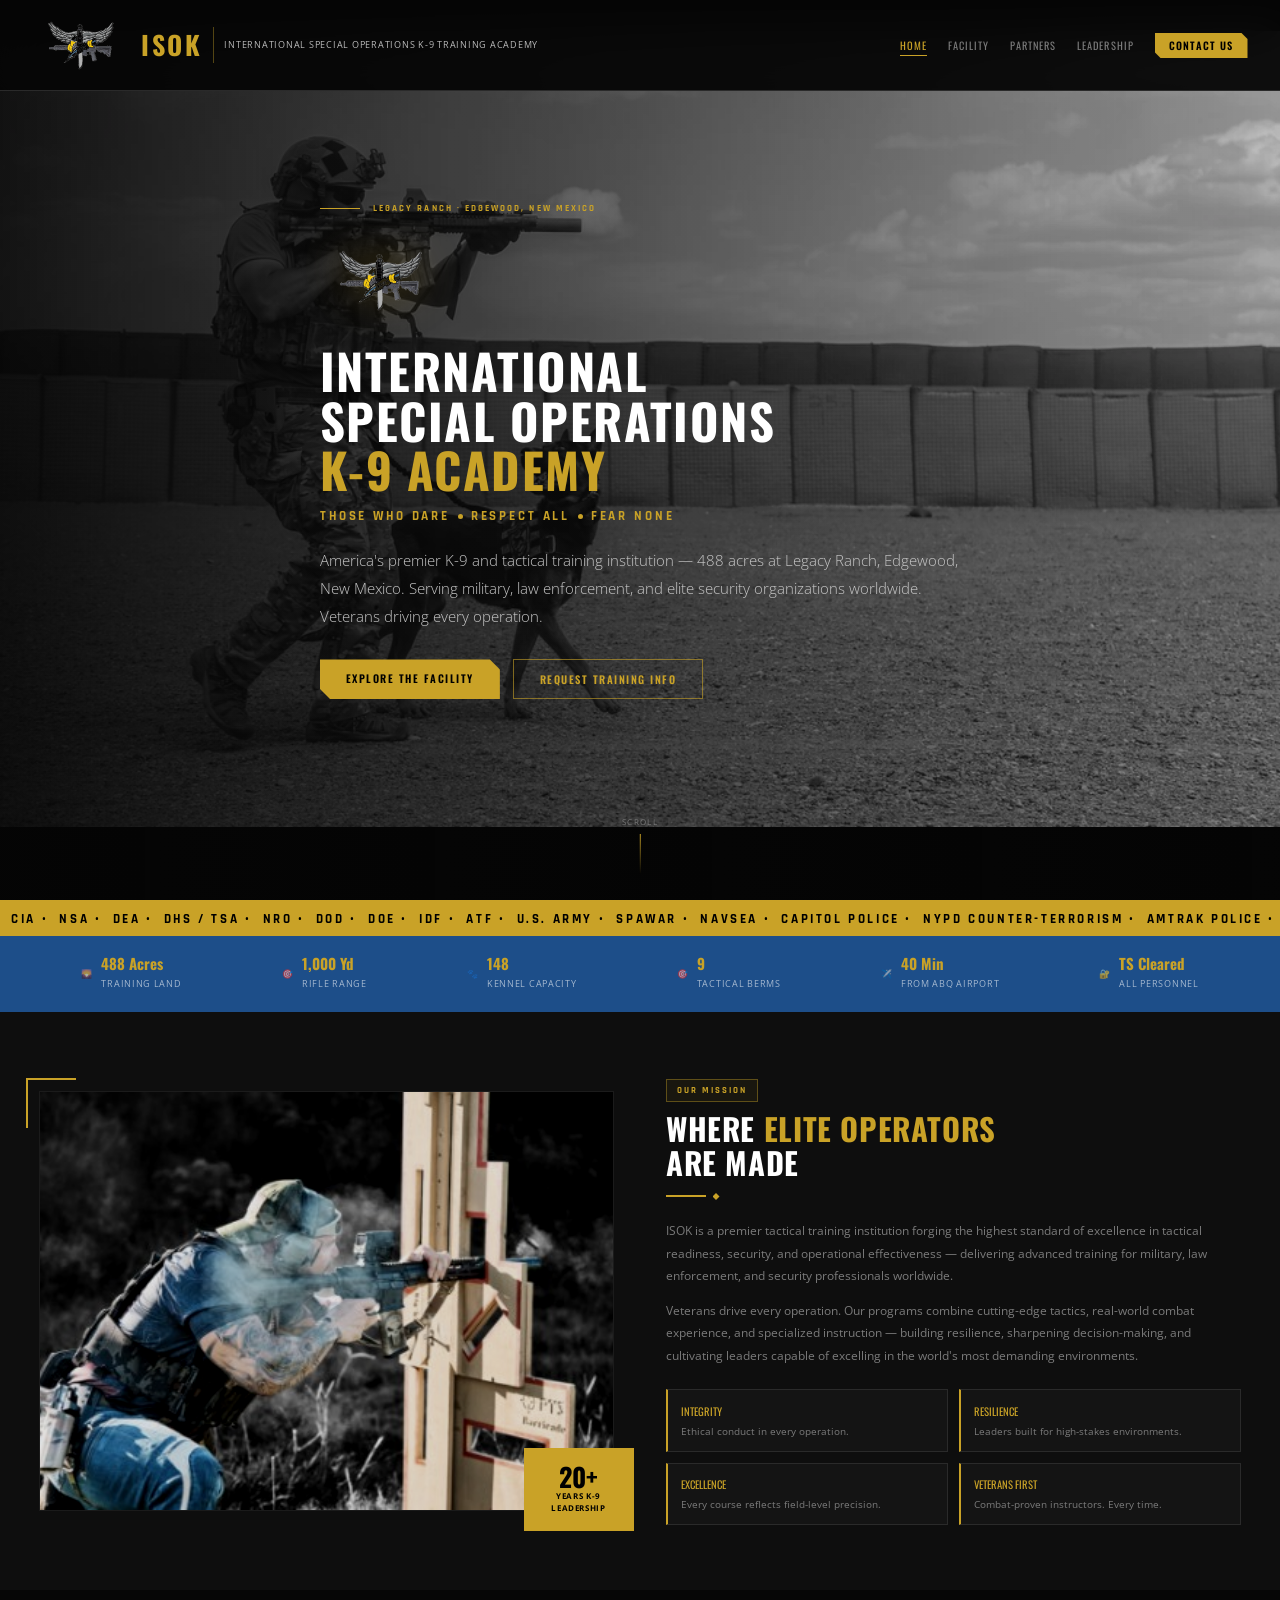
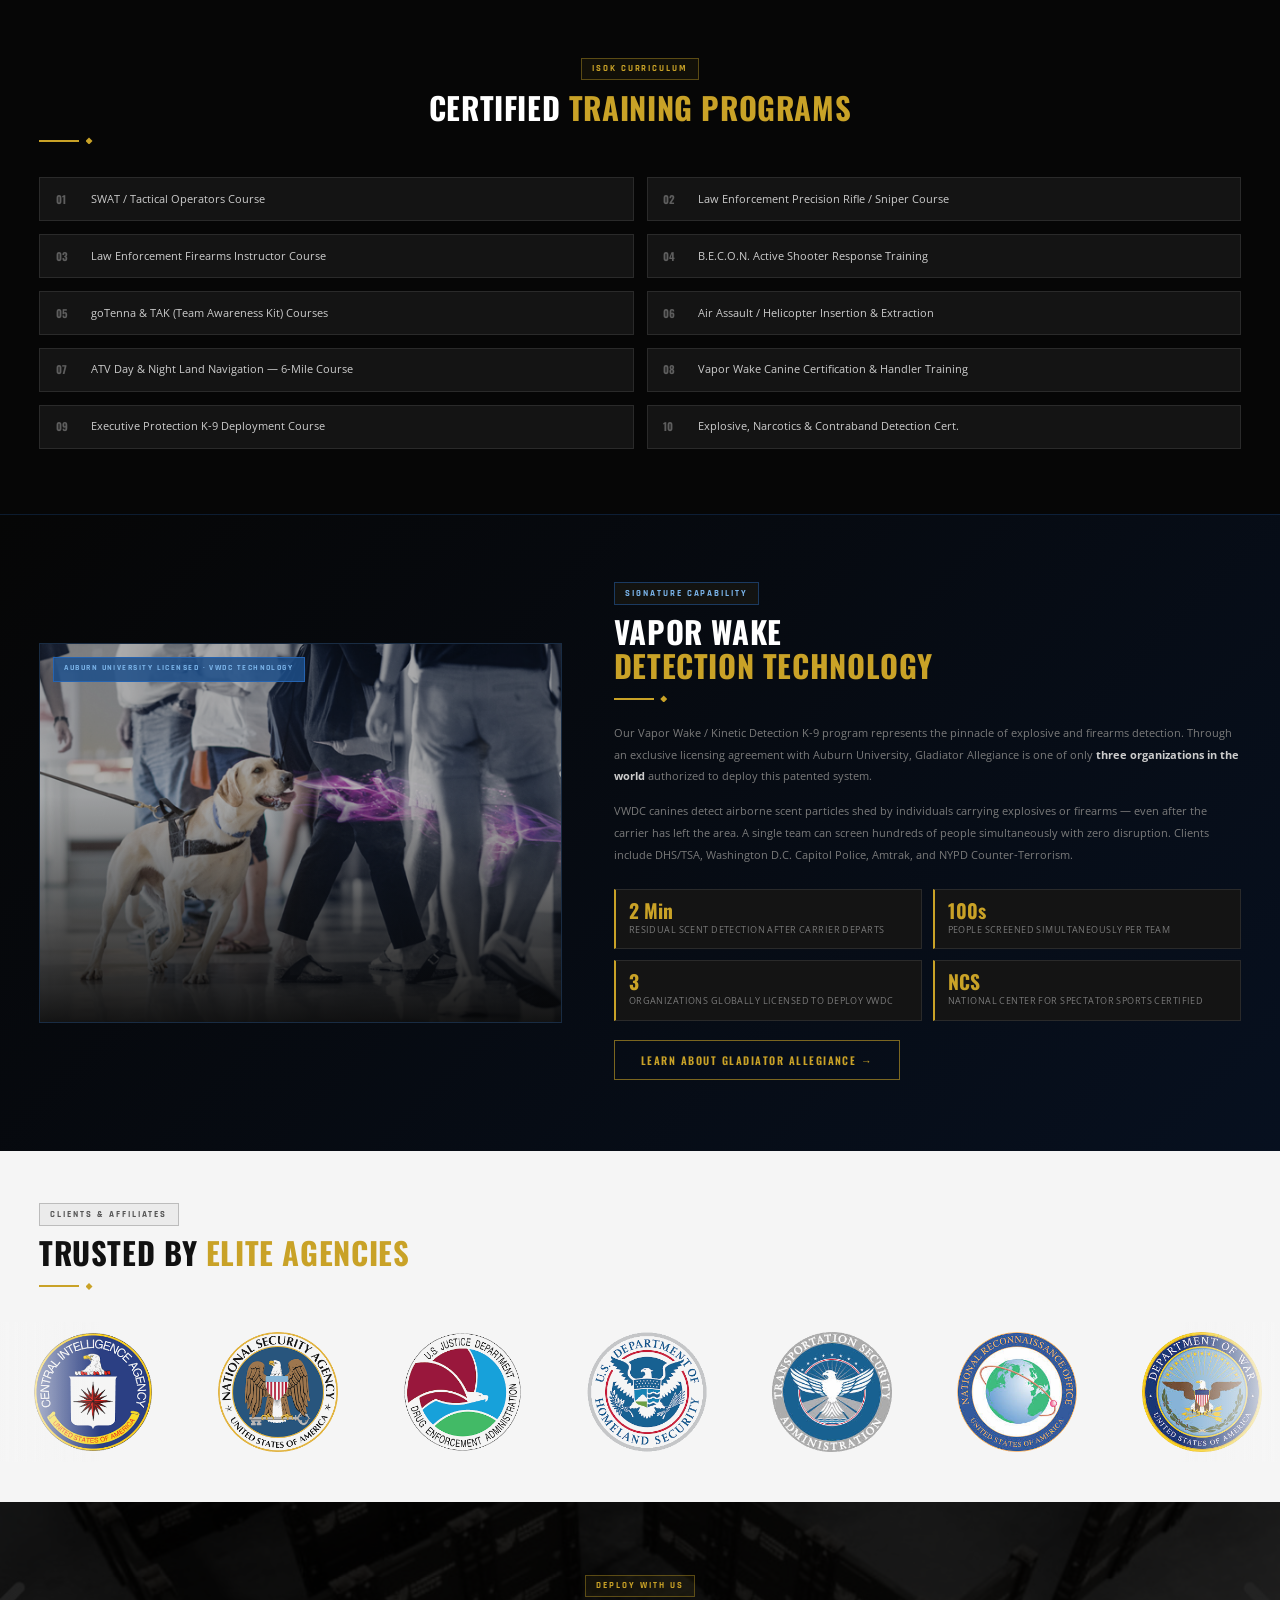
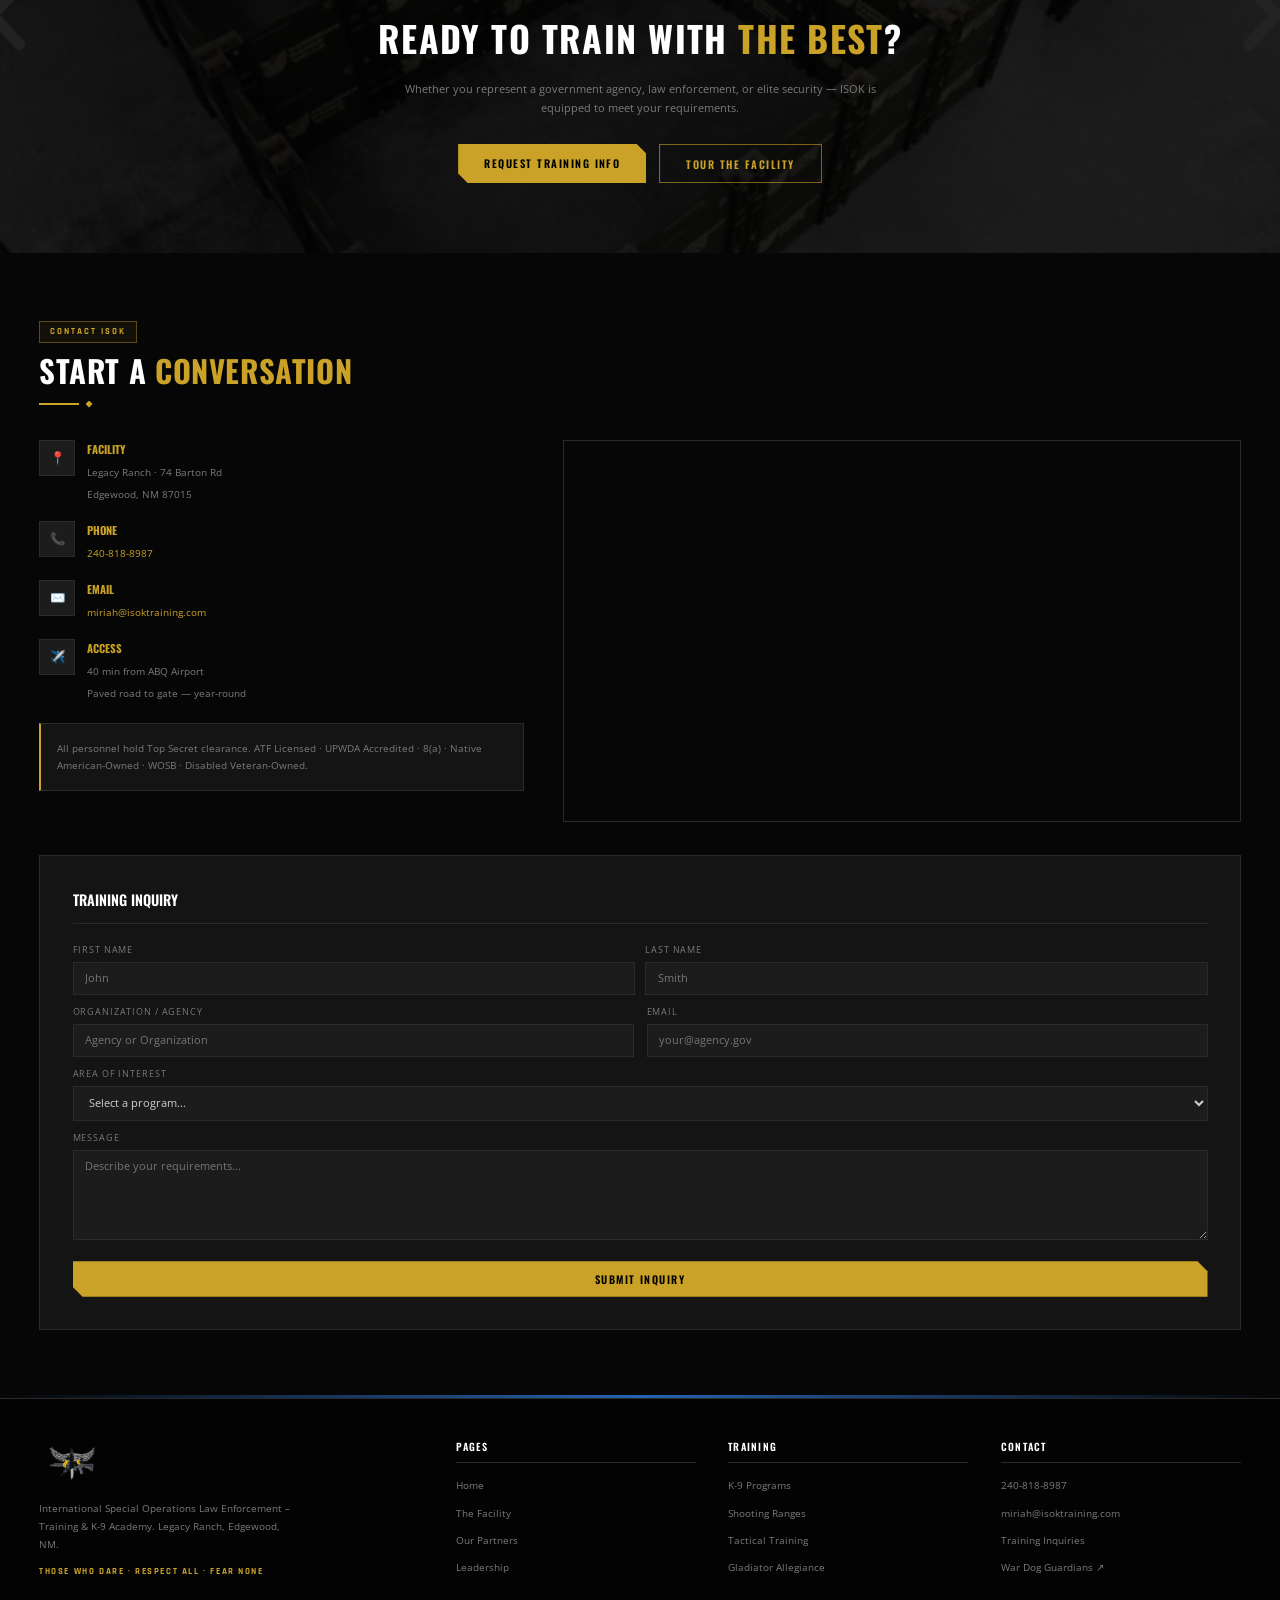
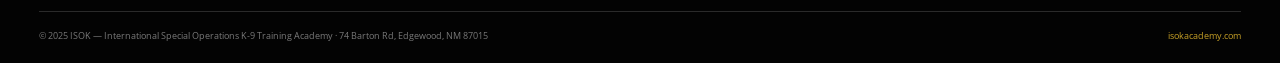
==== commit b6bb1dd9: "Add Google Maps embed, push Training Inquiry below contact info" ====
--- a/index.html
+++ b/index.html
@@ -366,7 +366,9 @@
       <h2 class="section-title">Start a <span>Conversation</span></h2>
       <span class="gold-line"></span>
     </div>
-    <div class="contact-grid">
+
+    <!-- Row 1: Contact info + Map -->
+    <div class="contact-grid" style="margin-bottom:2.5rem">
       <div class="reveal-left">
         <div class="loc-row"><div class="loc-icon">📍</div><div><strong>Facility</strong><span>Legacy Ranch · 74 Barton Rd<br/>Edgewood, NM 87015</span></div></div>
         <div class="loc-row"><div class="loc-icon">📞</div><div><strong>Phone</strong><span><a href="tel:2408188987" style="color:var(--gold)">240-818-8987</a></span></div></div>
@@ -374,19 +376,31 @@
         <div class="loc-row"><div class="loc-icon">✈️</div><div><strong>Access</strong><span>40 min from ABQ Airport<br/>Paved road to gate — year-round</span></div></div>
         <div style="margin-top:1.5rem;padding:1.2rem;background:var(--dark3);border:1px solid var(--border);border-left:2px solid var(--gold)"><p style="font-size:.76rem;color:var(--muted);line-height:1.75">All personnel hold Top Secret clearance. ATF Licensed · UPWDA Accredited · 8(a) · Native American-Owned · WOSB · Disabled Veteran-Owned.</p></div>
       </div>
-      <div class="cf reveal-right">
-        <h3>Training Inquiry</h3>
-        <div class="frow">
-          <div class="fg"><label>First Name</label><input type="text" placeholder="John"/></div>
-          <div class="fg"><label>Last Name</label><input type="text" placeholder="Smith"/></div>
-        </div>
+      <div class="reveal-right" style="overflow:hidden;border:1px solid var(--border)">
+        <iframe
+          src="https://maps.google.com/maps?q=74+Barton+Rd,+Edgewood,+NM+87015&output=embed"
+          width="100%" height="380" style="border:0;display:block;filter:grayscale(30%) invert(5%)"
+          allowfullscreen="" loading="lazy" referrerpolicy="no-referrer-when-downgrade">
+        </iframe>
+      </div>
+    </div>
+
+    <!-- Row 2: Training Inquiry form full width -->
+    <div class="cf reveal" style="background:var(--dark3);border:1px solid var(--border);padding:2.5rem;">
+      <h3 style="margin-bottom:1.5rem">Training Inquiry</h3>
+      <div class="frow">
+        <div class="fg"><label>First Name</label><input type="text" placeholder="John"/></div>
+        <div class="fg"><label>Last Name</label><input type="text" placeholder="Smith"/></div>
+      </div>
+      <div style="display:grid;grid-template-columns:1fr 1fr;gap:1rem">
         <div class="fg"><label>Organization / Agency</label><input type="text" placeholder="Agency or Organization"/></div>
         <div class="fg"><label>Email</label><input type="email" placeholder="your@agency.gov"/></div>
-        <div class="fg"><label>Area of Interest</label><select><option>Select a program...</option><option>K-9 Training &amp; Certification</option><option>Vapor Wake / Detection Canines</option><option>Executive Protection K-9</option><option>Tactical / CQB / SFAS</option><option>Firearms &amp; Marksmanship</option><option>Corporate Retreat / Event</option><option>Government Contract Partnership</option><option>Facility Tour</option></select></div>
-        <div class="fg"><label>Message</label><textarea placeholder="Describe your requirements..."></textarea></div>
-        <button class="btn btn-gold" id="submitBtn" style="width:100%;margin-top:.4rem">Submit Inquiry</button>
-      </div>
-    </div>
+      </div>
+      <div class="fg"><label>Area of Interest</label><select><option>Select a program...</option><option>K-9 Training &amp; Certification</option><option>Vapor Wake / Detection Canines</option><option>Executive Protection K-9</option><option>Tactical / CQB / SFAS</option><option>Firearms &amp; Marksmanship</option><option>Corporate Retreat / Event</option><option>Government Contract Partnership</option><option>Facility Tour</option></select></div>
+      <div class="fg"><label>Message</label><textarea placeholder="Describe your requirements..."></textarea></div>
+      <button class="btn btn-gold" id="submitBtn" style="width:100%;margin-top:.4rem">Submit Inquiry</button>
+    </div>
+
   </div>
 </section>
 
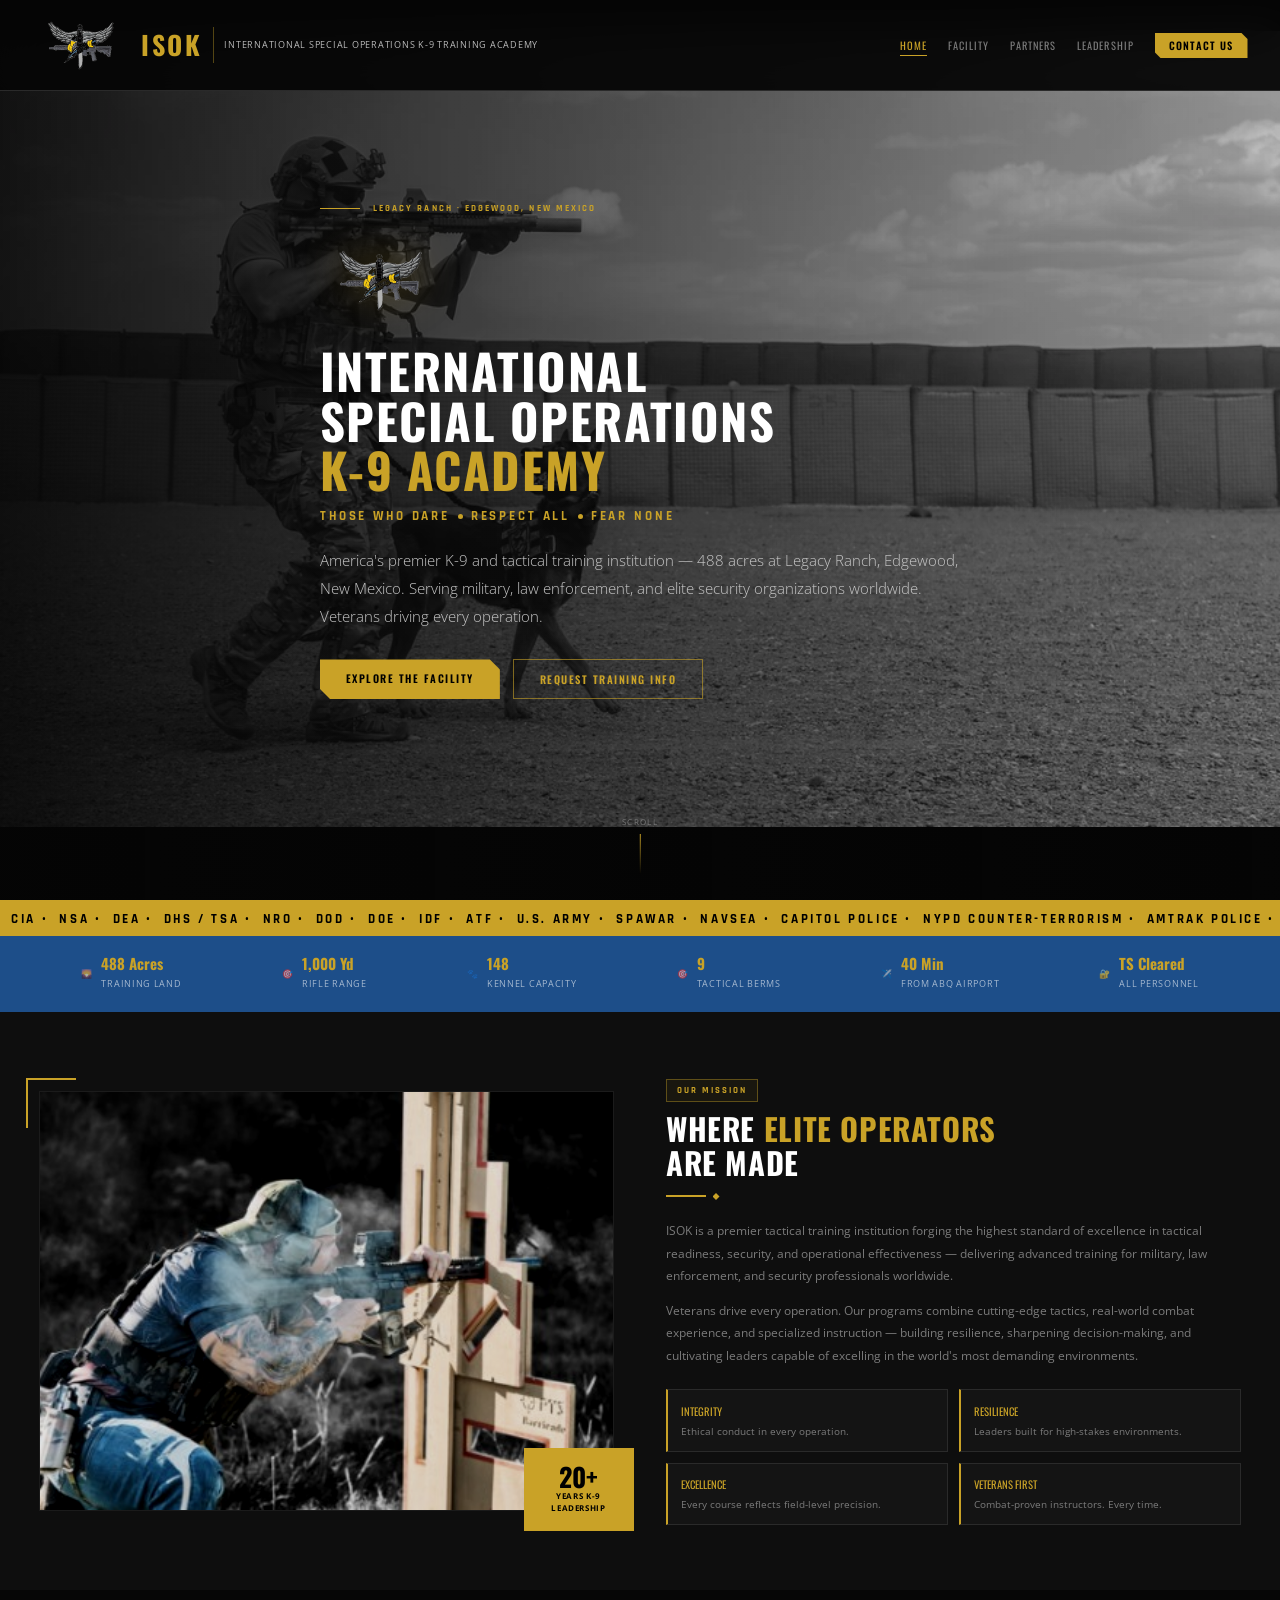
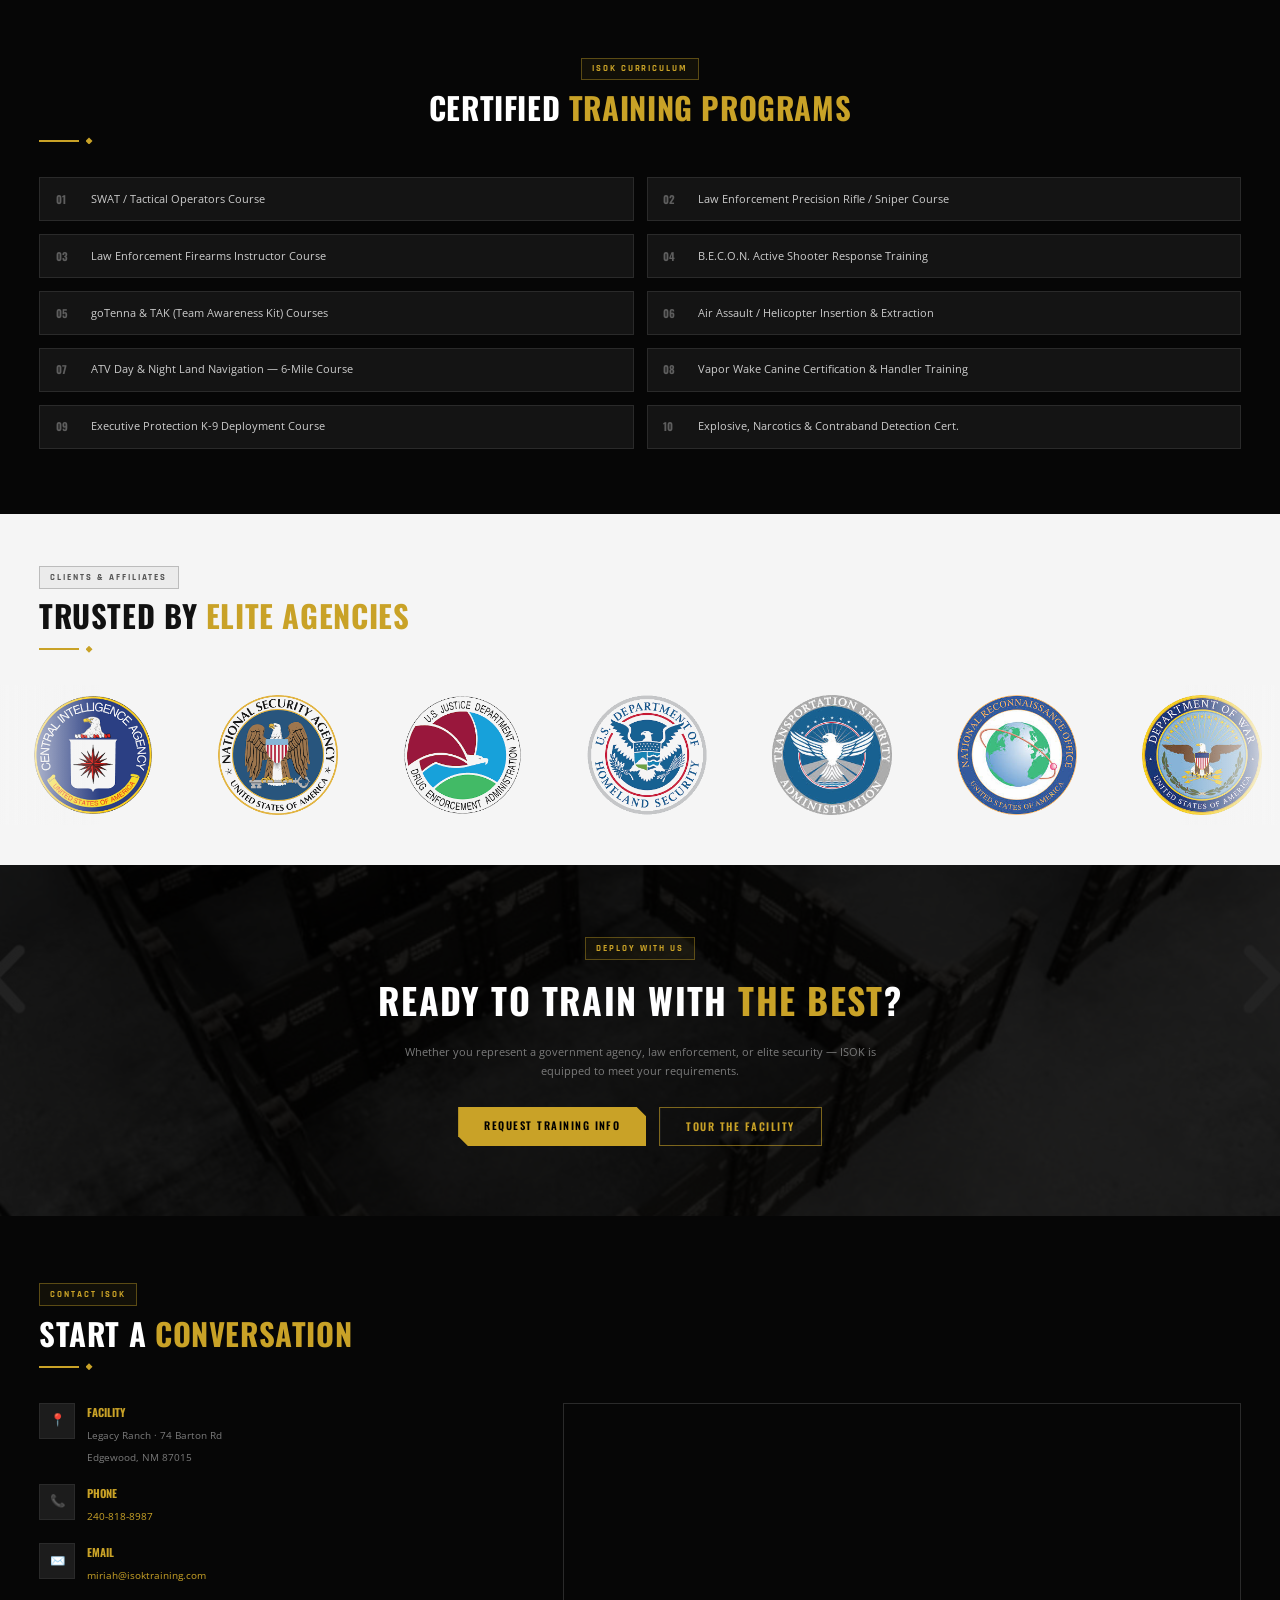
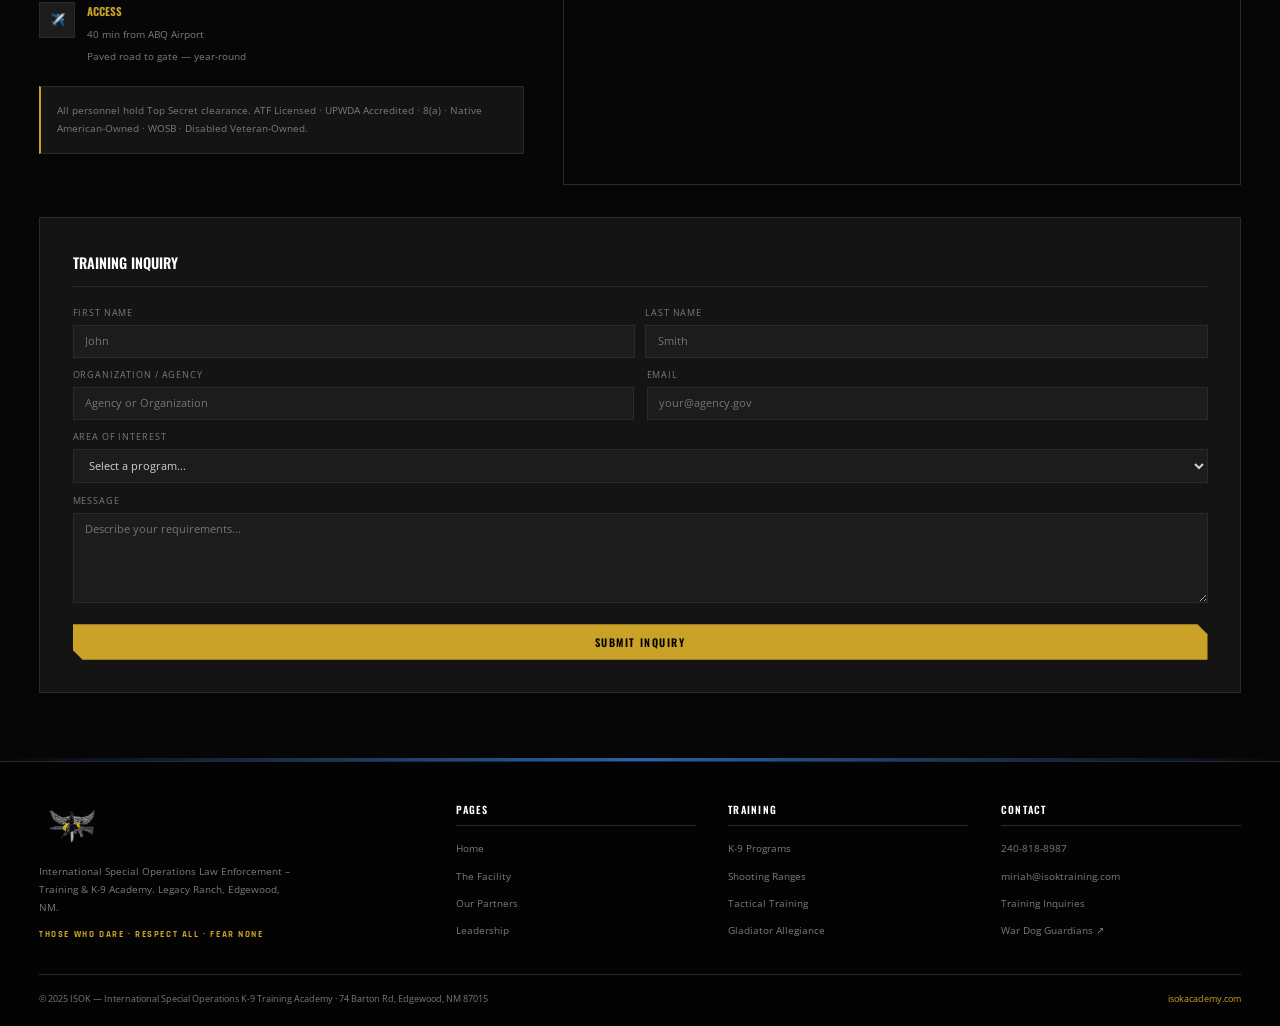
==== commit 9f3f66c4: "Move Vapor Wake section from homepage to partners page" ====
--- a/index.html
+++ b/index.html
@@ -224,33 +224,6 @@
   </div>
 </section>
 
-<!-- VAPOR WAKE -->
-<section class="section vw-section">
-  <div class="container">
-    <div class="vw-grid">
-      <div class="vw-visual reveal-left">
-        <img src="images/vapor-wake.jpg" alt="Vapor Wake K-9 Detection" onerror="this.style.background='#0a1020'"/>
-        <div class="vw-overlay"></div>
-        <div class="vw-badge">Auburn University Licensed · VWDC Technology</div>
-      </div>
-      <div class="reveal-right">
-        <div class="tag" style="border-color:rgba(37,99,176,.5);color:#7ab3e8">Signature Capability</div>
-        <h2 class="section-title">Vapor Wake<br/><span>Detection Technology</span></h2>
-        <span class="gold-line"></span>
-        <p style="color:var(--muted);line-height:1.9;font-size:.88rem;margin-bottom:1rem">Our Vapor Wake / Kinetic Detection K-9 program represents the pinnacle of explosive and firearms detection. Through an exclusive licensing agreement with Auburn University, Gladiator Allegiance is one of only <strong style="color:#ccc">three organizations in the world</strong> authorized to deploy this patented system.</p>
-        <p style="color:var(--muted);line-height:1.9;font-size:.88rem;margin-bottom:1.5rem">VWDC canines detect airborne scent particles shed by individuals carrying explosives or firearms — even after the carrier has left the area. A single team can screen hundreds of people simultaneously with zero disruption. Clients include DHS/TSA, Washington D.C. Capitol Police, Amtrak, and NYPD Counter-Terrorism.</p>
-        <div class="vw-stats">
-          <div class="vw-stat reveal delay-1"><div class="num">2 Min</div><div class="lbl">Residual scent detection after carrier departs</div></div>
-          <div class="vw-stat reveal delay-2"><div class="num">100s</div><div class="lbl">People screened simultaneously per team</div></div>
-          <div class="vw-stat reveal delay-3"><div class="num">3</div><div class="lbl">Organizations globally licensed to deploy VWDC</div></div>
-          <div class="vw-stat reveal delay-4"><div class="num">NCS</div><div class="lbl">National Center for Spectator Sports certified</div></div>
-        </div>
-        <div style="margin-top:1.5rem"><a href="partners.html" class="btn btn-outline">Learn About Gladiator Allegiance →</a></div>
-      </div>
-    </div>
-  </div>
-</section>
-
 <!-- AGENCY LOGOS MARQUEE -->
 <section class="logo-marquee-section">
   <div class="logo-marquee-header container reveal">
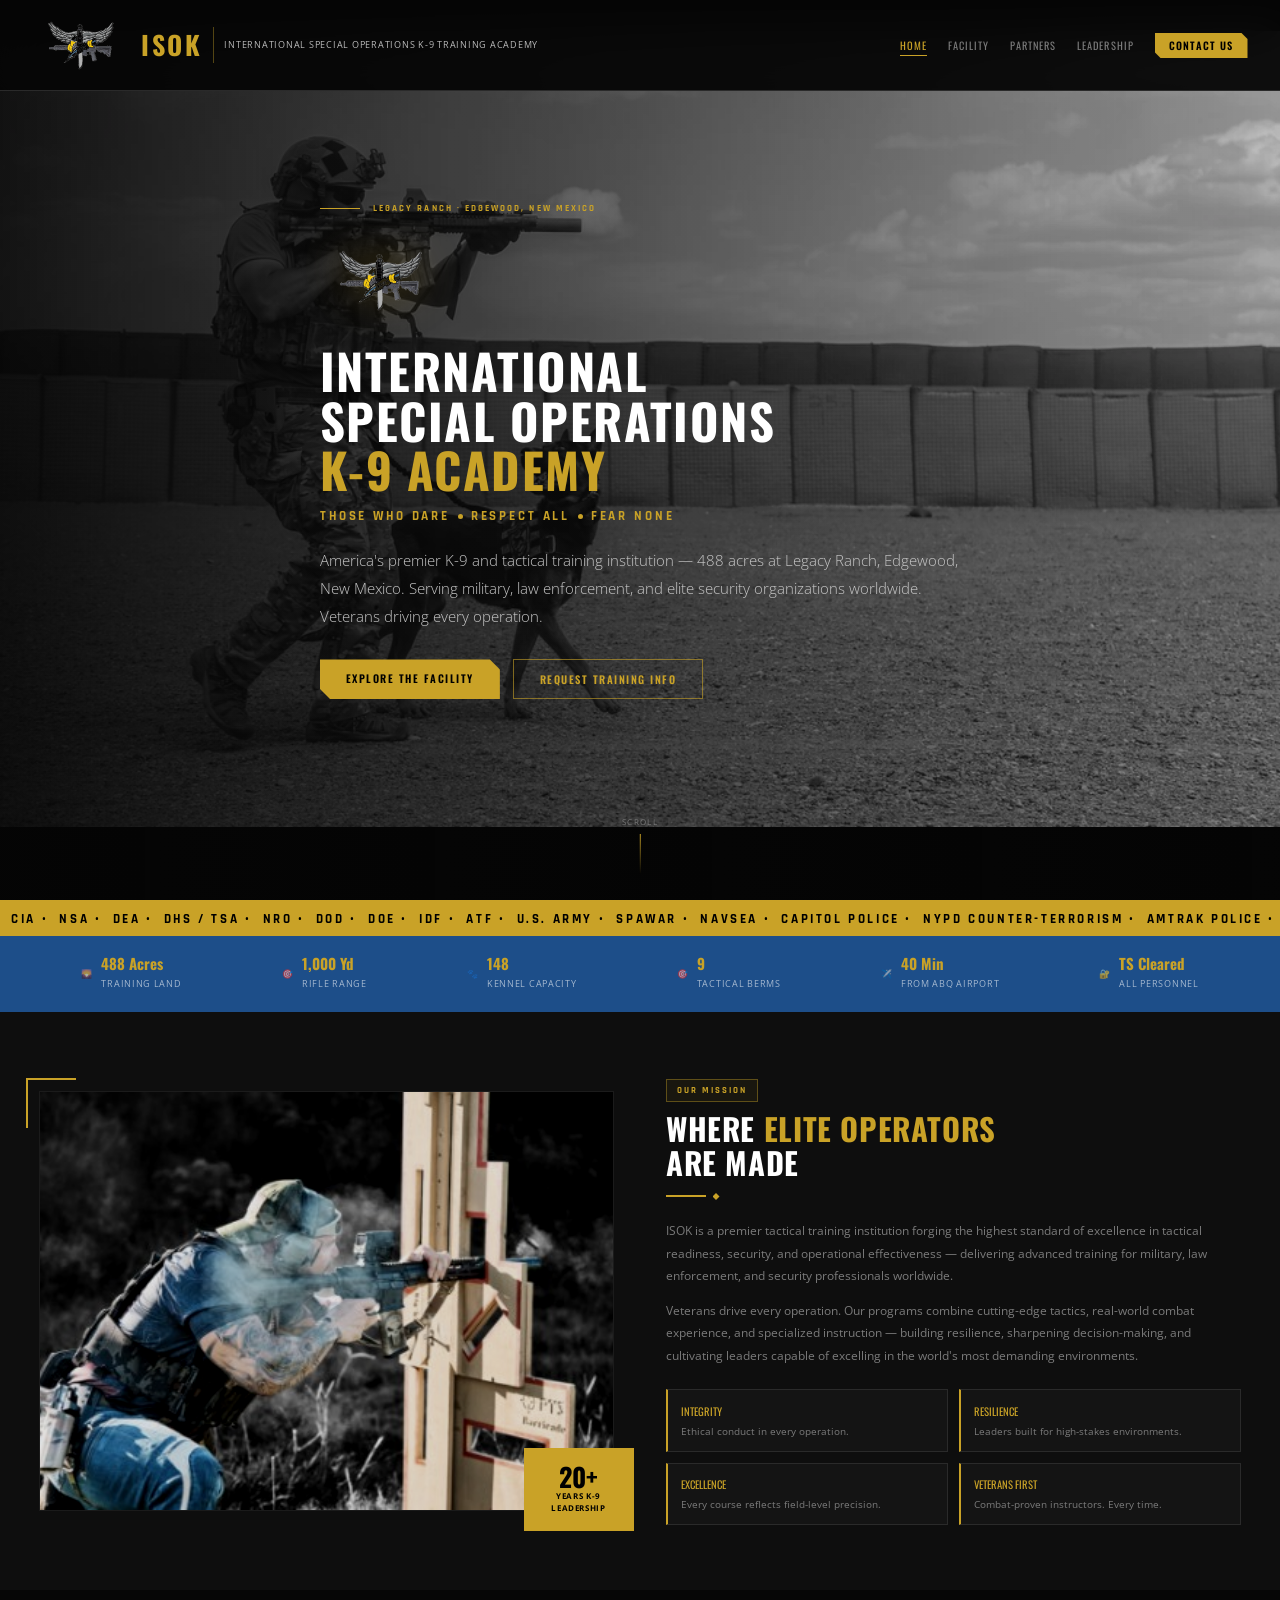
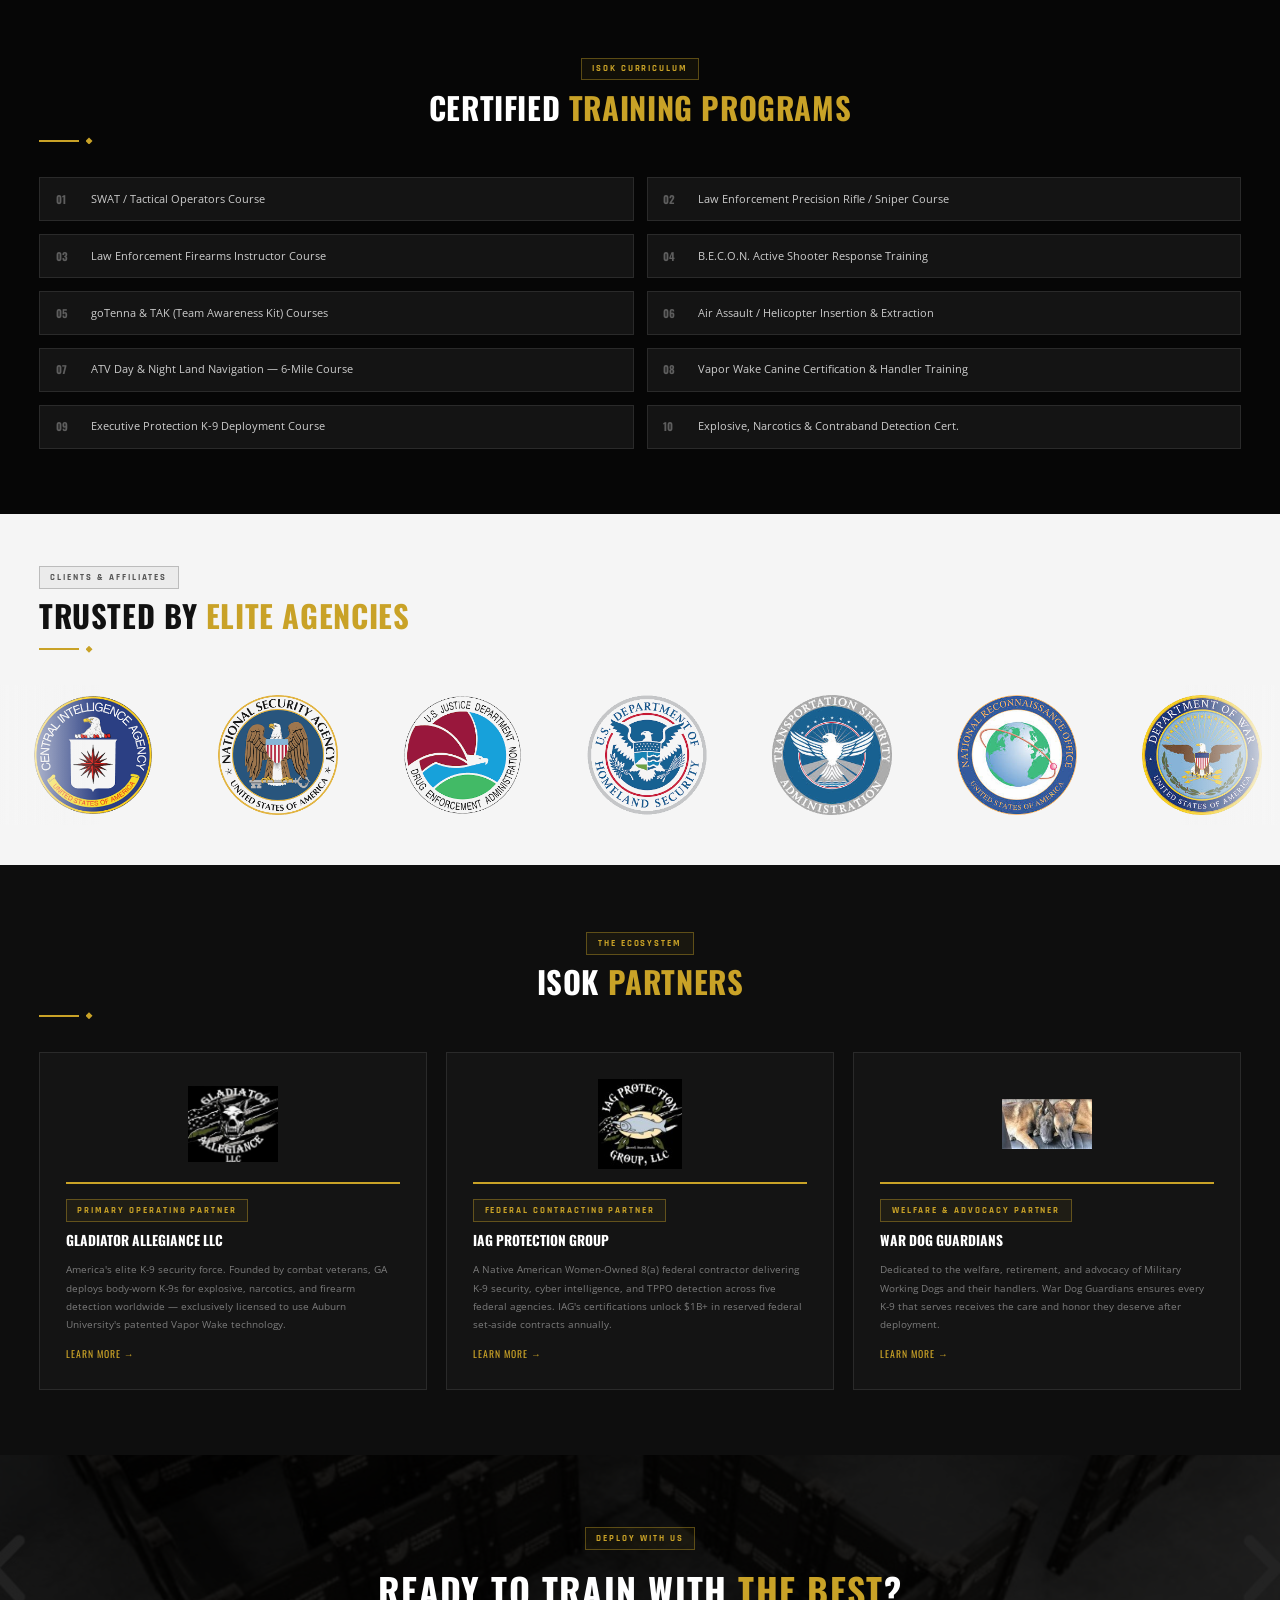
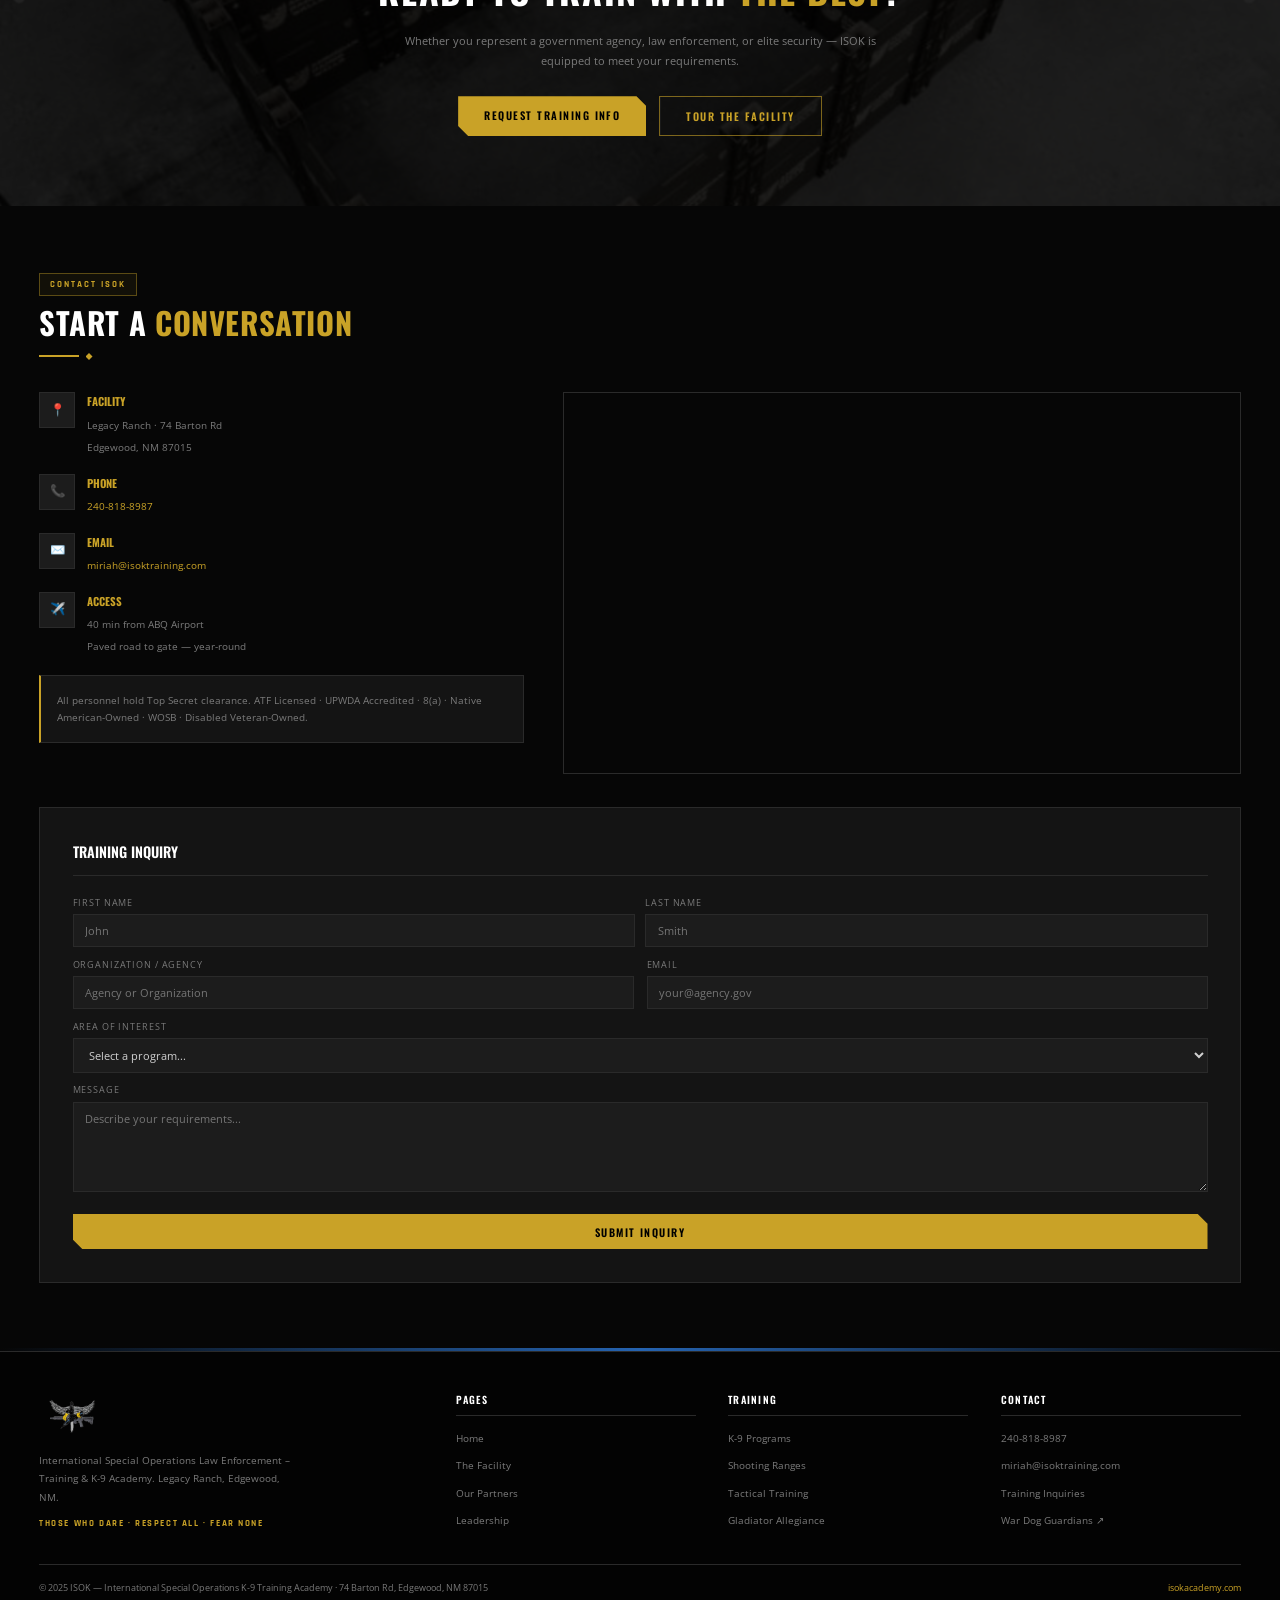
==== commit 9d014599: "Add ISOK Partners section with 3 cards between logo marquee and CTA" ====
--- a/index.html
+++ b/index.html
@@ -317,6 +317,59 @@
   </div>
 </section>
 
+<!-- ISOK PARTNERS -->
+<section class="section" style="background:var(--dark2)">
+  <div class="container">
+    <div class="reveal" style="text-align:center;margin-bottom:2.5rem">
+      <div class="tag">The Ecosystem</div>
+      <h2 class="section-title">ISOK <span>Partners</span></h2>
+      <span class="gold-line" style="margin:1rem auto 0"></span>
+    </div>
+    <div style="display:grid;grid-template-columns:repeat(3,1fr);gap:1.5rem">
+
+      <!-- Gladiator Allegiance -->
+      <a href="partners.html#ga" style="text-decoration:none">
+        <div class="card reveal delay-1" style="padding:2rem;display:flex;flex-direction:column;gap:1rem;height:100%">
+          <img src="images/Gladiator-Allegiance-Logo.jpg" alt="Gladiator Allegiance" style="width:90px;height:90px;object-fit:contain;margin:0 auto;display:block"/>
+          <div style="border-top:2px solid var(--gold);padding-top:1rem">
+            <div class="tag" style="margin-bottom:.6rem">Primary Operating Partner</div>
+            <h3 style="font-family:'Oswald',sans-serif;font-size:1.05rem;text-transform:uppercase;color:#fff;margin-bottom:.6rem">Gladiator Allegiance LLC</h3>
+            <p style="font-size:.8rem;color:var(--muted);line-height:1.75">America's elite K-9 security force. Founded by combat veterans, GA deploys body-worn K-9s for explosive, narcotics, and firearm detection worldwide — exclusively licensed to use Auburn University's patented Vapor Wake technology.</p>
+          </div>
+          <span style="font-family:'Oswald',sans-serif;font-size:.75rem;letter-spacing:.1em;text-transform:uppercase;color:var(--gold);margin-top:auto">Learn More →</span>
+        </div>
+      </a>
+
+      <!-- IAG Protection Group -->
+      <a href="partners.html#iag" style="text-decoration:none">
+        <div class="card reveal delay-3" style="padding:2rem;display:flex;flex-direction:column;gap:1rem;height:100%">
+          <img src="images/IAG.jpg" alt="IAG Protection Group" style="width:90px;height:90px;object-fit:contain;margin:0 auto;display:block"/>
+          <div style="border-top:2px solid var(--gold);padding-top:1rem">
+            <div class="tag" style="margin-bottom:.6rem">Federal Contracting Partner</div>
+            <h3 style="font-family:'Oswald',sans-serif;font-size:1.05rem;text-transform:uppercase;color:#fff;margin-bottom:.6rem">IAG Protection Group</h3>
+            <p style="font-size:.8rem;color:var(--muted);line-height:1.75">A Native American Women-Owned 8(a) federal contractor delivering K-9 security, cyber intelligence, and TPPO detection across five federal agencies. IAG's certifications unlock $1B+ in reserved federal set-aside contracts annually.</p>
+          </div>
+          <span style="font-family:'Oswald',sans-serif;font-size:.75rem;letter-spacing:.1em;text-transform:uppercase;color:var(--gold);margin-top:auto">Learn More →</span>
+        </div>
+      </a>
+
+      <!-- War Dog Guardians -->
+      <a href="partners.html#wdg" style="text-decoration:none">
+        <div class="card reveal delay-5" style="padding:2rem;display:flex;flex-direction:column;gap:1rem;height:100%">
+          <img src="images/War-Dog-Guardians.jpg" alt="War Dog Guardians" style="width:90px;height:90px;object-fit:contain;margin:0 auto;display:block"/>
+          <div style="border-top:2px solid var(--gold);padding-top:1rem">
+            <div class="tag" style="margin-bottom:.6rem">Welfare & Advocacy Partner</div>
+            <h3 style="font-family:'Oswald',sans-serif;font-size:1.05rem;text-transform:uppercase;color:#fff;margin-bottom:.6rem">War Dog Guardians</h3>
+            <p style="font-size:.8rem;color:var(--muted);line-height:1.75">Dedicated to the welfare, retirement, and advocacy of Military Working Dogs and their handlers. War Dog Guardians ensures every K-9 that serves receives the care and honor they deserve after deployment.</p>
+          </div>
+          <span style="font-family:'Oswald',sans-serif;font-size:.75rem;letter-spacing:.1em;text-transform:uppercase;color:var(--gold);margin-top:auto">Learn More →</span>
+        </div>
+      </a>
+
+    </div>
+  </div>
+</section>
+
 <!-- CTA -->
 <section class="cta-banner">
   <div class="cta-bg"></div>
